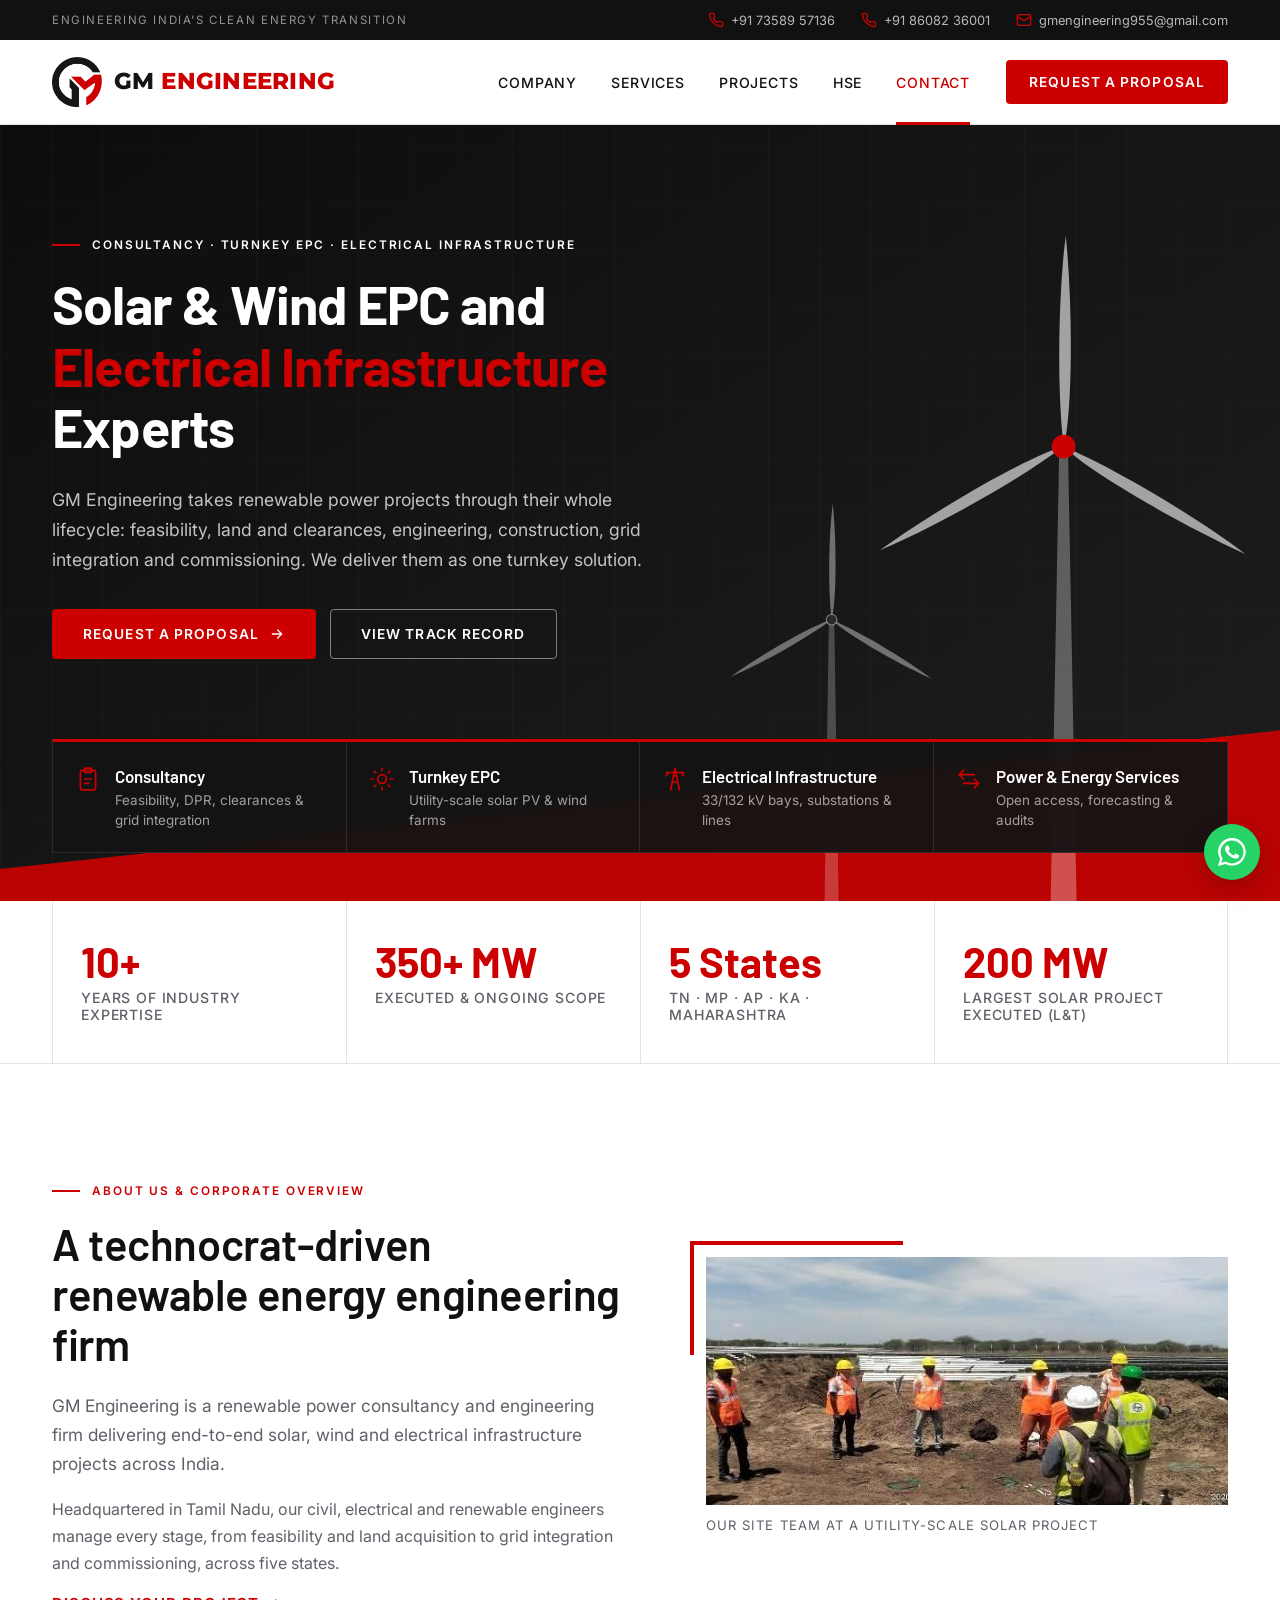
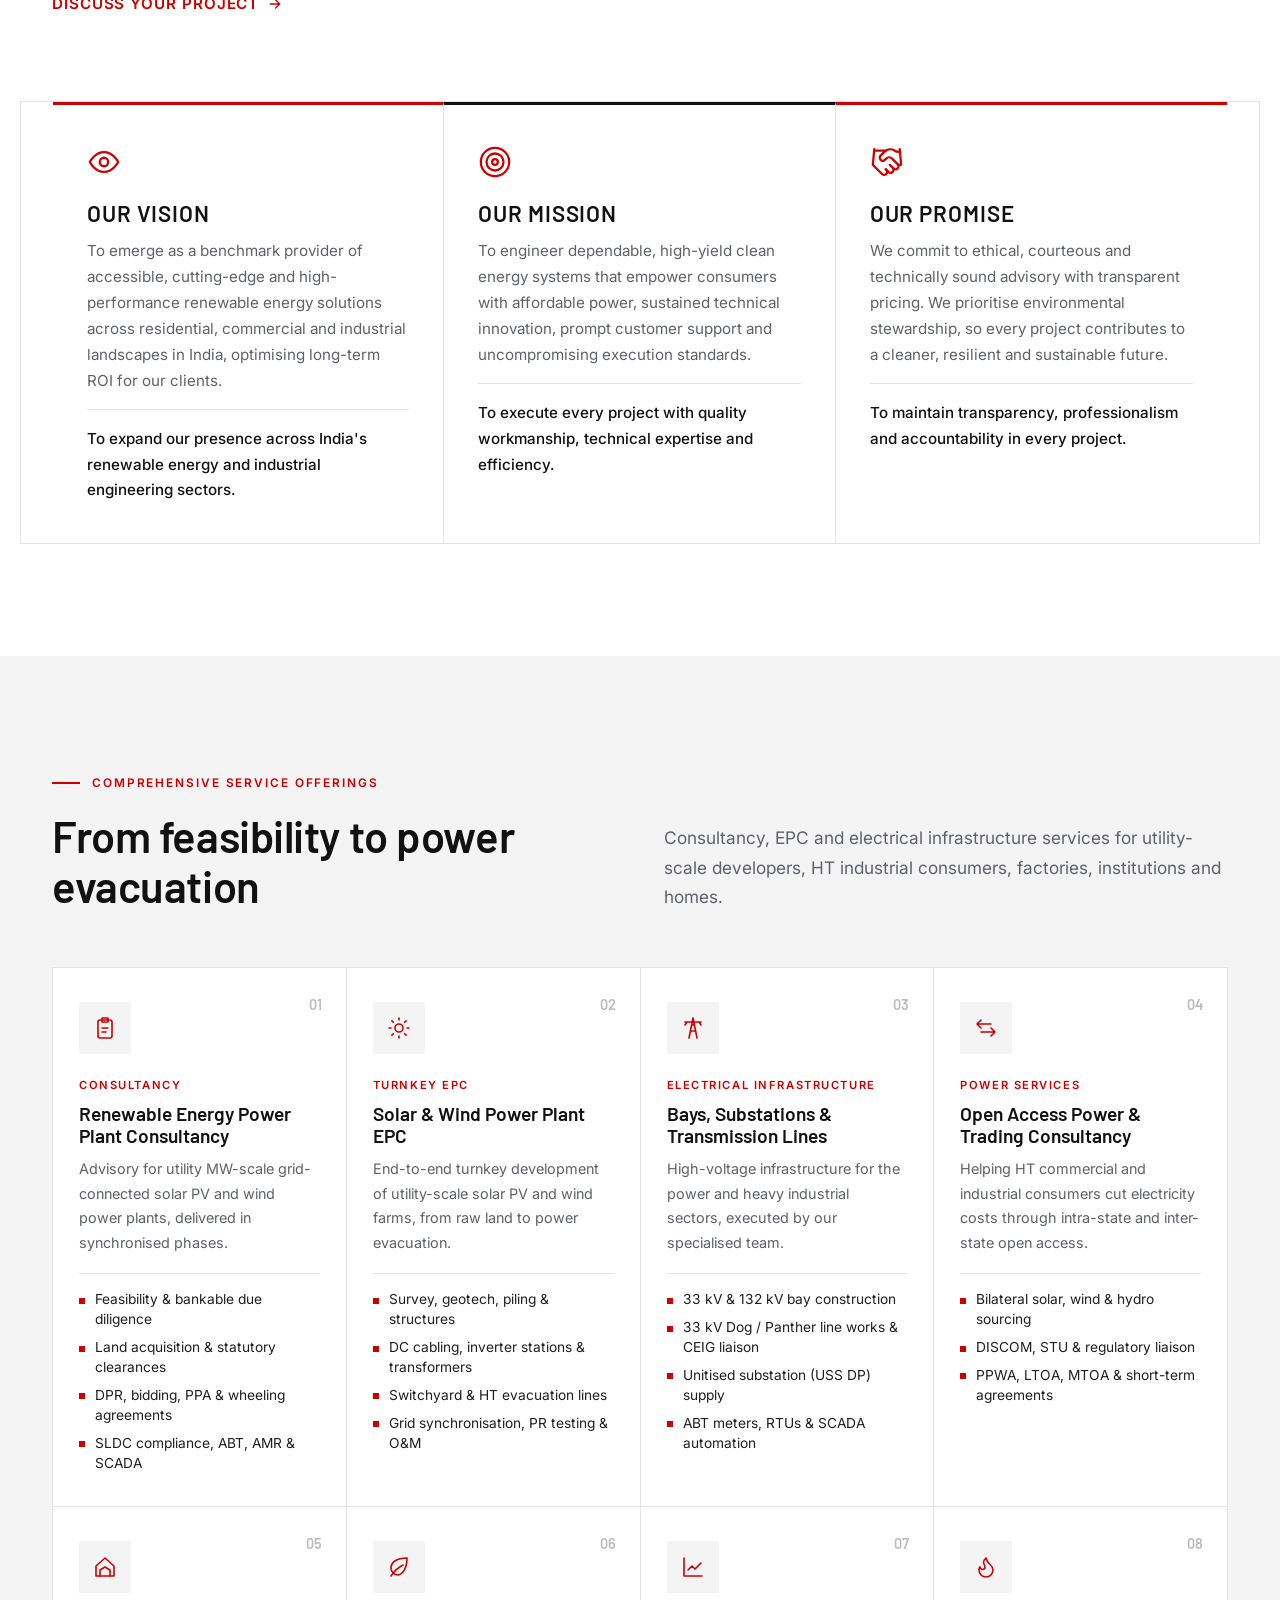
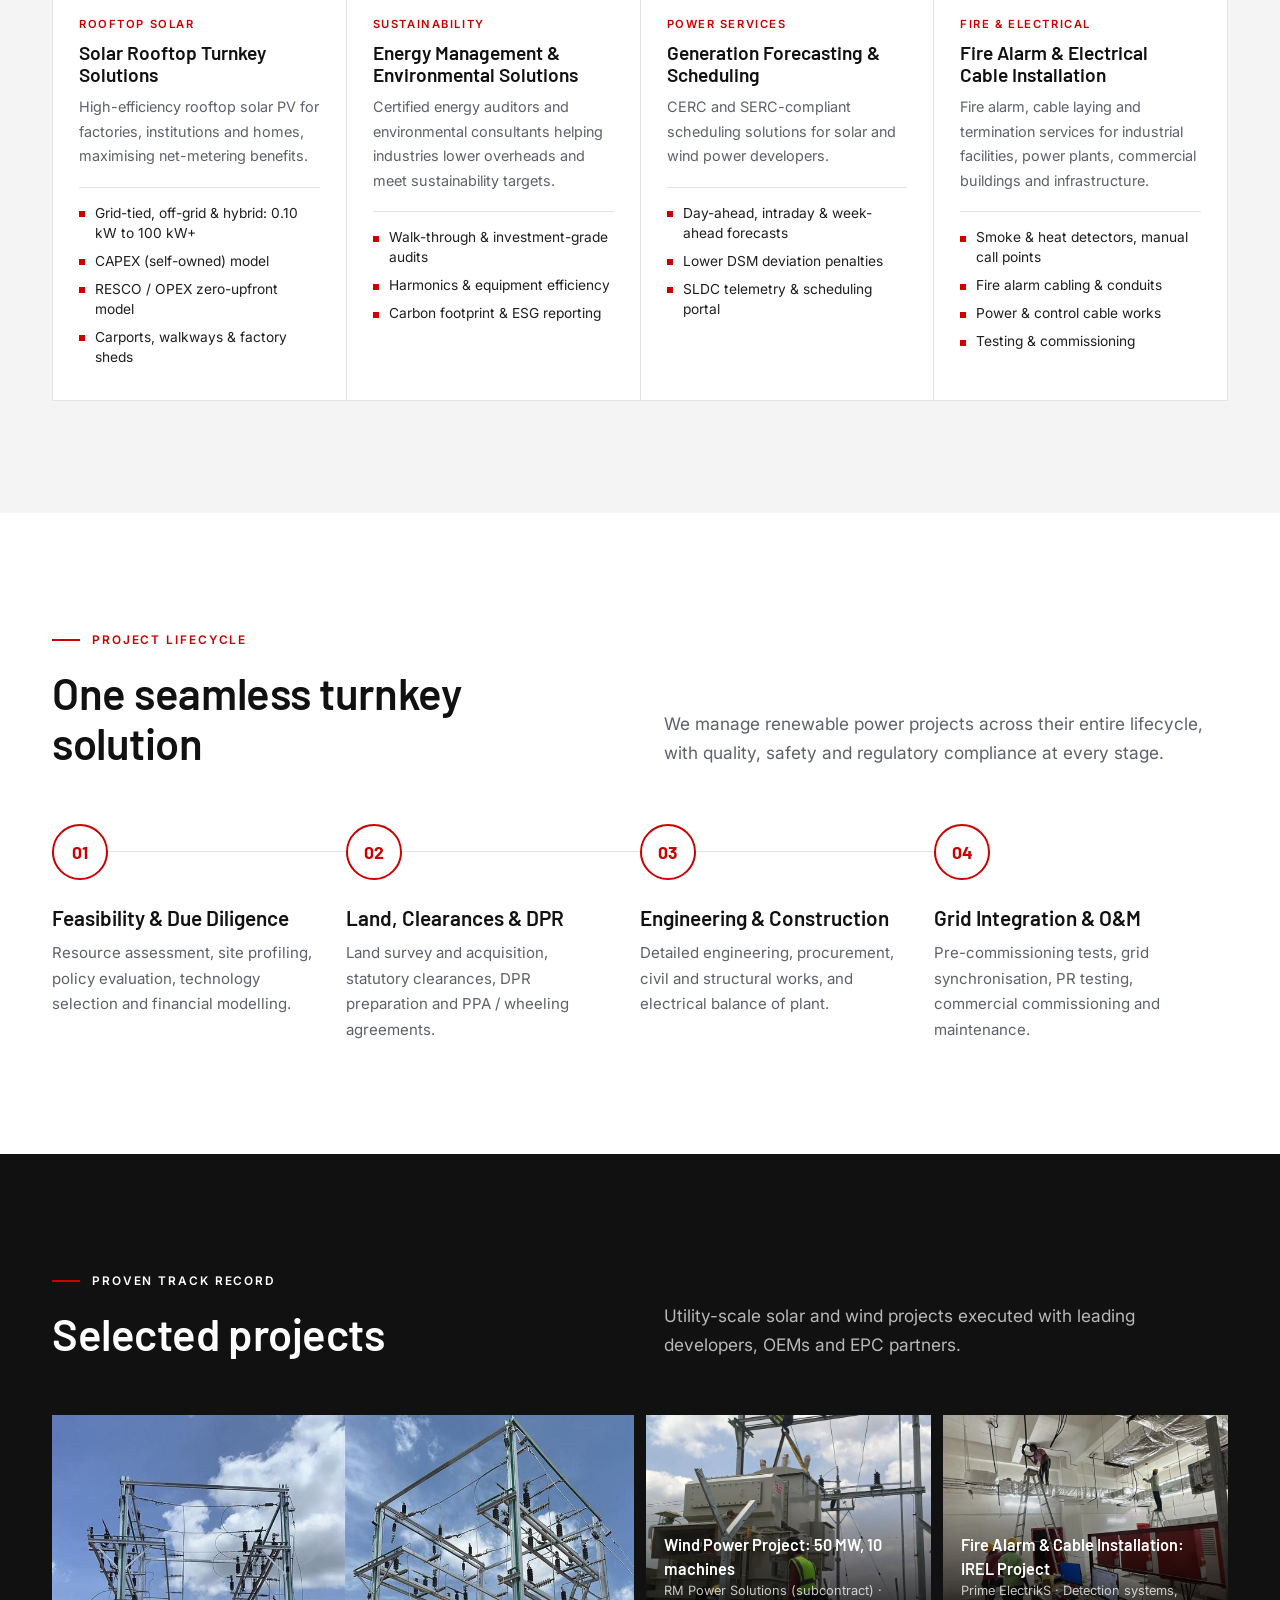
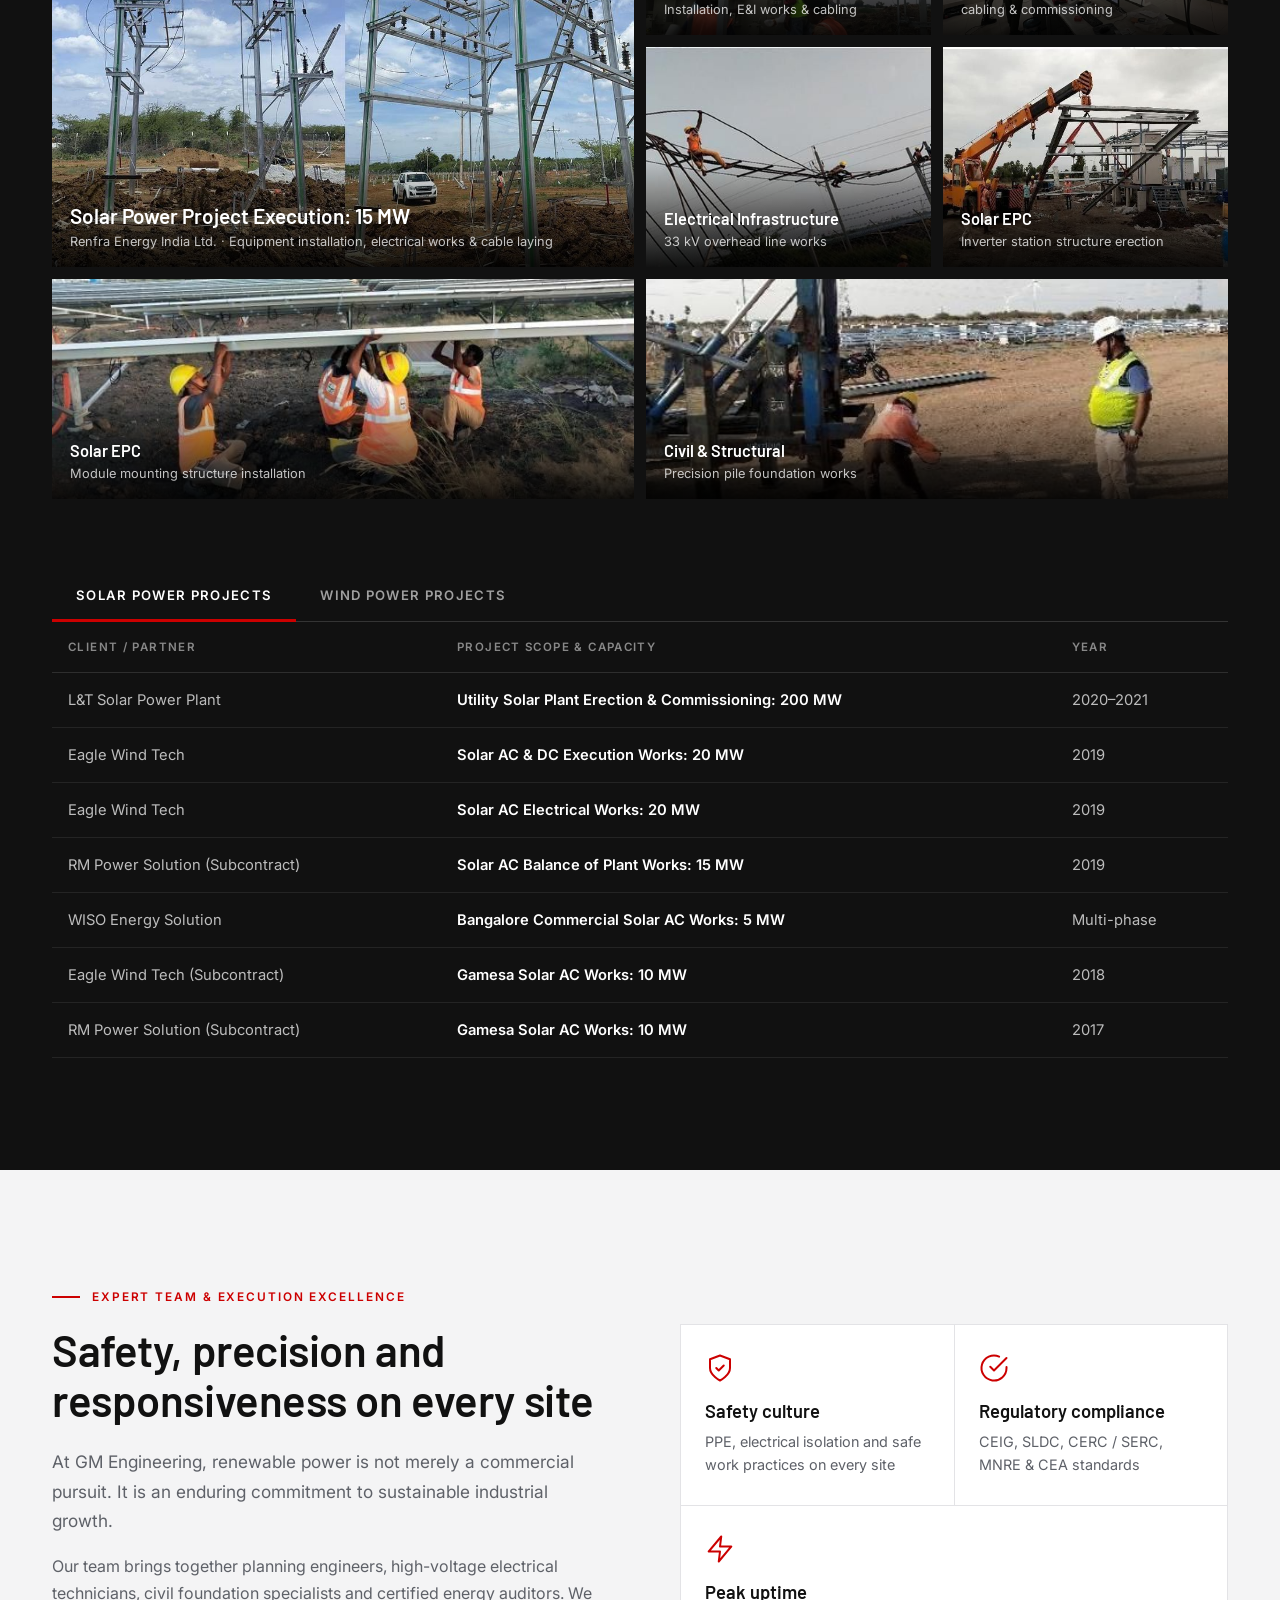
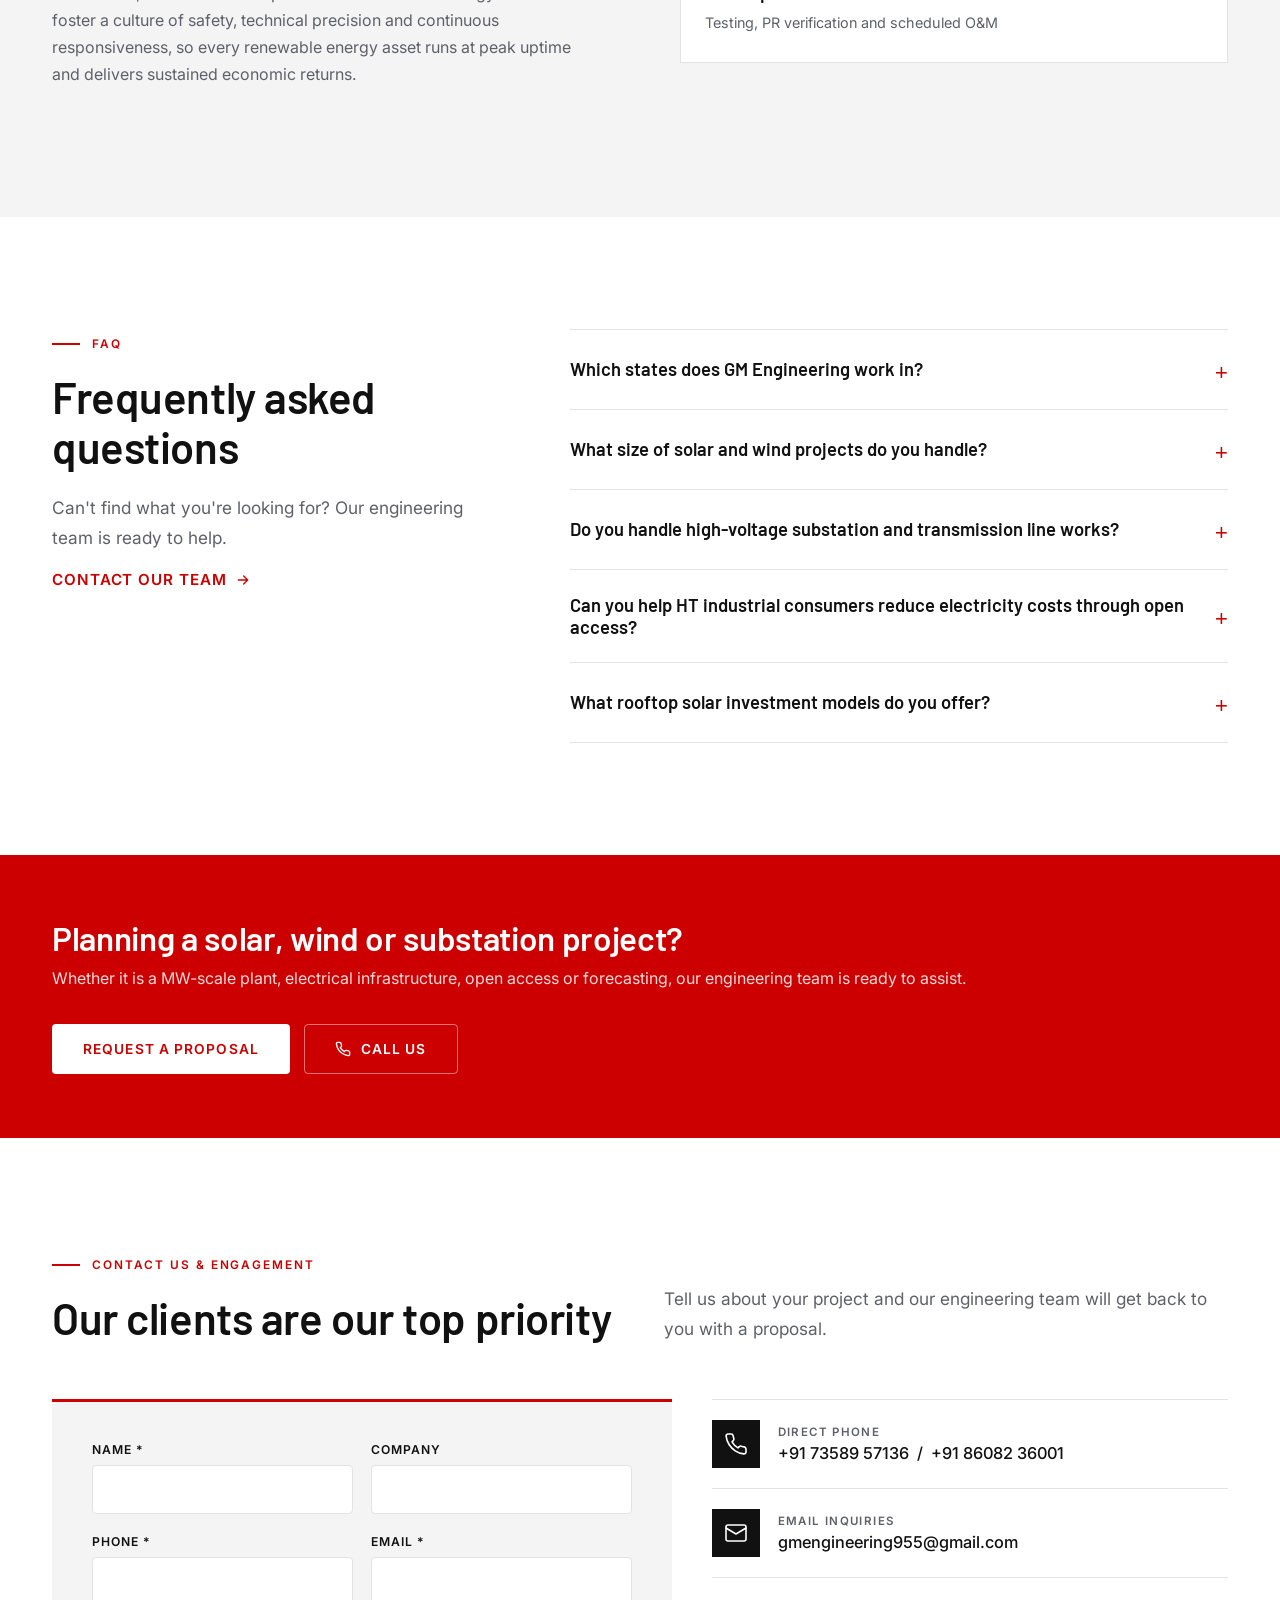
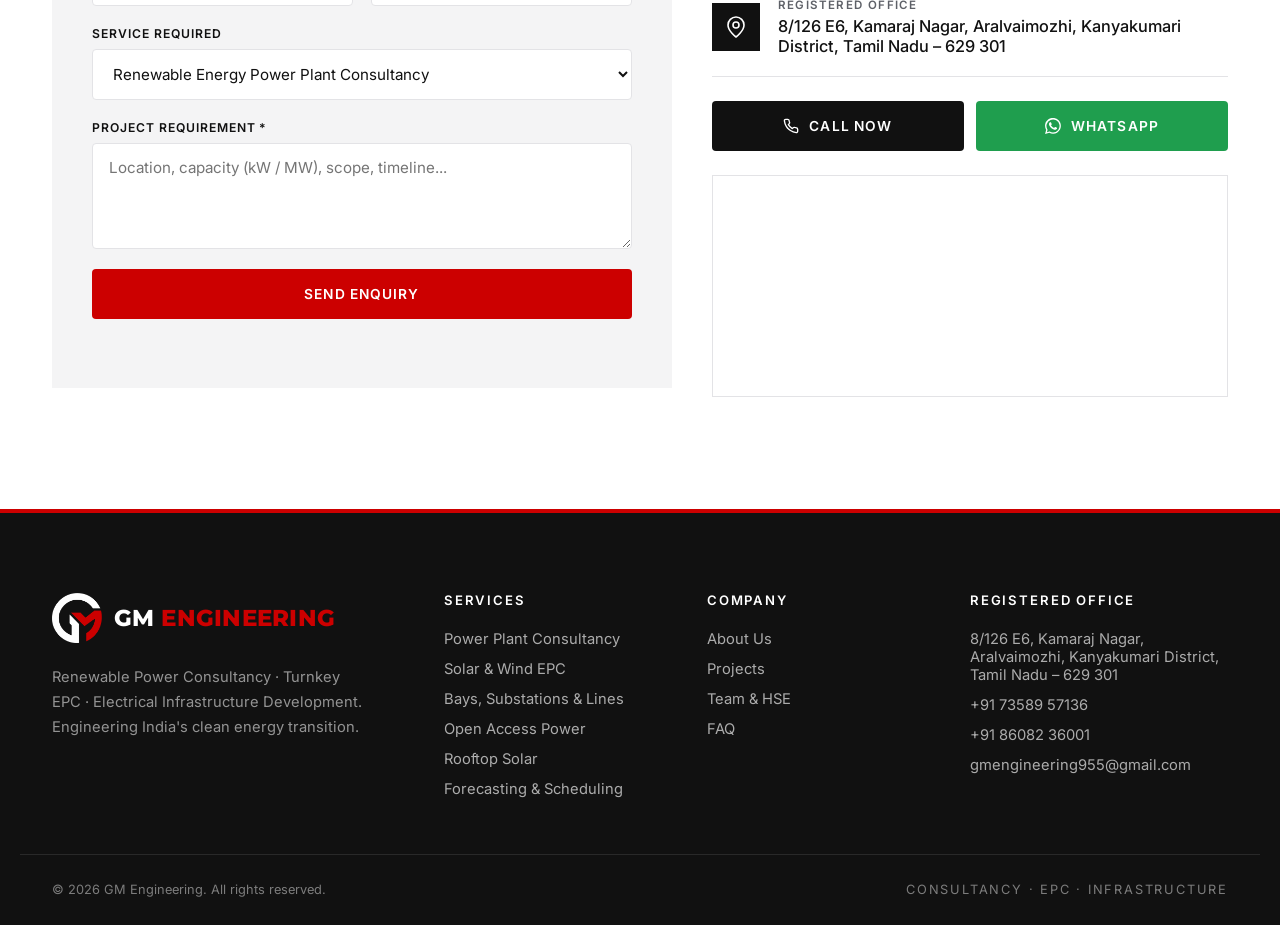
==== index.html @ 7525d24c "Initial GM Engineering website" ====
<!DOCTYPE html>
<html lang="en-IN" class="no-js">
<head>
<!--
  BEFORE GOING LIVE: replace https://www.gmengineering.com/ (here, robots.txt and sitemap.xml) with your real domain.
-->
<meta charset="UTF-8">
<meta name="viewport" content="width=device-width, initial-scale=1.0">
<title>GM Engineering | Solar &amp; Wind EPC, 33 kV Substation &amp; Electrical Contractor, Tamil Nadu</title>
<meta name="description" content="GM Engineering: renewable power consultancy, turnkey solar &amp; wind EPC, 33/132 kV bay &amp; substation construction, transmission lines, rooftop solar, open access and fire alarm works. 10+ years, 350+ MW across 5 states. Based in Kanyakumari, Tamil Nadu.">
<meta name="keywords" content="GM Engineering, solar EPC contractor Tamil Nadu, wind power project execution, renewable energy consultancy, 33 kV bay construction, 132 kV substation contractor, transmission line contractor, rooftop solar Kanyakumari, rooftop solar Nagercoil, open access power consultancy, electrical contractor Tamil Nadu, Aralvaimozhi, Kanyakumari">
<meta name="robots" content="index, follow, max-image-preview:large, max-snippet:-1">
<meta name="author" content="GM Engineering">
<meta name="theme-color" content="#111111">
<link rel="canonical" href="https://www.gmengineering.com/">

<!-- Local SEO -->
<meta name="geo.region" content="IN-TN">
<meta name="geo.placename" content="Aralvaimozhi, Kanyakumari District">
<meta name="geo.position" content="8.2556;77.5383">
<meta name="ICBM" content="8.2556, 77.5383">

<!-- Open Graph / social sharing -->
<meta property="og:type" content="website">
<meta property="og:site_name" content="GM Engineering">
<meta property="og:locale" content="en_IN">
<meta property="og:url" content="https://www.gmengineering.com/">
<meta property="og:title" content="GM Engineering | Renewable Power Consultancy, Turnkey EPC &amp; Electrical Infrastructure">
<meta property="og:description" content="Engineering India's clean energy transition. 10+ years, 350+ MW executed and ongoing scope across Tamil Nadu, Madhya Pradesh, Andhra Pradesh, Karnataka and Maharashtra.">
<meta property="og:image" content="https://www.gmengineering.com/images/og-image.jpg">
<meta property="og:image:width" content="1200">
<meta property="og:image:height" content="630">
<meta property="og:image:alt" content="GM Engineering: Renewable Power Consultancy, Turnkey EPC and Electrical Infrastructure">
<meta name="twitter:card" content="summary_large_image">
<meta name="twitter:title" content="GM Engineering | Solar &amp; Wind EPC and Electrical Infrastructure">
<meta name="twitter:description" content="10+ years, 350+ MW across 5 states. Renewable power consultancy, turnkey EPC and 33/132 kV electrical infrastructure.">
<meta name="twitter:image" content="https://www.gmengineering.com/images/og-image.jpg">

<!-- Icons -->
<link rel="icon" type="image/png" sizes="32x32" href="images/favicon-32.png">
<link rel="apple-touch-icon" href="images/apple-touch-icon.png">
<link rel="manifest" href="site.webmanifest">

<!-- Fonts & styles -->
<link rel="preconnect" href="https://fonts.googleapis.com">
<link rel="preconnect" href="https://fonts.gstatic.com" crossorigin>
<link href="https://fonts.googleapis.com/css2?family=Barlow:wght@500;600;700&family=Montserrat:wght@700;800&family=Inter:wght@400;500;600&display=swap" rel="stylesheet">
<link rel="stylesheet" href="css/style.css">
<script>document.documentElement.classList.replace('no-js','js');</script>

<!-- Structured data: helps Google show business info, services and FAQs in search -->
<script type="application/ld+json">
{
  "@context": "https://schema.org",
  "@graph": [
    {
      "@type": ["ElectricalContractor", "LocalBusiness"],
      "@id": "https://www.gmengineering.com/#business",
      "name": "GM Engineering",
      "alternateName": ["G.M. Engineering", "GM ENGINEERING"],
      "slogan": "Engineering India's Clean Energy Transition",
      "description": "Renewable power consultancy, turnkey solar and wind EPC, and electrical infrastructure development, including 33 kV and 132 kV bay and substation construction, transmission lines, rooftop solar, open access power services, energy audits, generation forecasting and fire alarm installation. 10+ years of expertise and 350+ MW of executed and ongoing scope across five Indian states.",
      "url": "https://www.gmengineering.com/",
      "logo": "https://www.gmengineering.com/images/icon-512.png",
      "image": [
        "https://www.gmengineering.com/images/og-image.jpg",
        "https://www.gmengineering.com/images/projects/33kv-switchyard-bay-solar-project.jpg",
        "https://www.gmengineering.com/images/projects/power-transformer-erection-substation.jpg"
      ],
      "telephone": "+91-7358957136",
      "email": "gmengineering955@gmail.com",
      "contactPoint": [
        { "@type": "ContactPoint", "telephone": "+91-7358957136", "contactType": "sales", "areaServed": "IN", "availableLanguage": ["English", "Tamil"] },
        { "@type": "ContactPoint", "telephone": "+91-8608236001", "contactType": "customer service", "areaServed": "IN", "availableLanguage": ["English", "Tamil"] }
      ],
      "priceRange": "Quote on request",
      "address": {
        "@type": "PostalAddress",
        "streetAddress": "8/126 E6, Kamaraj Nagar",
        "addressLocality": "Aralvaimozhi",
        "addressRegion": "Tamil Nadu",
        "postalCode": "629301",
        "addressCountry": "IN"
      },
      "geo": { "@type": "GeoCoordinates", "latitude": 8.2556, "longitude": 77.5383 },
      "areaServed": [
        { "@type": "State", "name": "Tamil Nadu" },
        { "@type": "State", "name": "Madhya Pradesh" },
        { "@type": "State", "name": "Andhra Pradesh" },
        { "@type": "State", "name": "Karnataka" },
        { "@type": "State", "name": "Maharashtra" },
        { "@type": "Country", "name": "India" }
      ],
      "knowsAbout": ["Solar power plant EPC","Wind power project execution","33 kV and 132 kV bay construction","Transmission lines","SLDC and grid integration","SCADA and ABT metering","Open access power","Rooftop solar","Energy audits","Renewable energy forecasting and scheduling","Fire alarm systems"],
      "hasOfferCatalog": {
        "@type": "OfferCatalog",
        "name": "Engineering Services",
        "itemListElement": [
          { "@type": "Offer", "itemOffered": { "@type": "Service", "name": "Renewable Energy Power Plant Consultancy" } },
          { "@type": "Offer", "itemOffered": { "@type": "Service", "name": "Solar and Wind Power Plant EPC" } },
          { "@type": "Offer", "itemOffered": { "@type": "Service", "name": "Electrical Infrastructure Services: 33/132 kV Bay, Substation and Transmission Lines" } },
          { "@type": "Offer", "itemOffered": { "@type": "Service", "name": "Open Access Power Services and Trading Consultancy" } },
          { "@type": "Offer", "itemOffered": { "@type": "Service", "name": "Solar Rooftop Turnkey Solutions" } },
          { "@type": "Offer", "itemOffered": { "@type": "Service", "name": "Energy Management and Environmental Protection Solutions" } },
          { "@type": "Offer", "itemOffered": { "@type": "Service", "name": "Renewable Energy Generation Forecasting and Scheduling" } },
          { "@type": "Offer", "itemOffered": { "@type": "Service", "name": "Fire Alarm and Electrical Cable Installation Works" } }
        ]
      }
    },
    {
      "@type": "WebSite",
      "@id": "https://www.gmengineering.com/#website",
      "url": "https://www.gmengineering.com/",
      "name": "GM Engineering",
      "publisher": { "@id": "https://www.gmengineering.com/#business" },
      "inLanguage": "en-IN"
    },
    {
      "@type": "FAQPage",
      "@id": "https://www.gmengineering.com/#faq",
      "mainEntity": [
        {
          "@type": "Question",
          "name": "Which states does GM Engineering work in?",
          "acceptedAnswer": { "@type": "Answer", "text": "GM Engineering is headquartered in Aralvaimozhi, Kanyakumari District, Tamil Nadu, and has executed and contributed to projects across Tamil Nadu, Madhya Pradesh, Andhra Pradesh, Karnataka and Maharashtra." }
        },
        {
          "@type": "Question",
          "name": "What size of solar and wind projects do you handle?",
          "acceptedAnswer": { "@type": "Answer", "text": "We handle everything from rooftop solar systems of 0.10 kW to 100 kW and above, through to utility-scale work such as a 200 MW solar plant erection and commissioning and 50 to 75 MW wind power projects. Our executed and ongoing scope exceeds 350 MW." }
        },
        {
          "@type": "Question",
          "name": "Do you handle high-voltage substation and transmission line works?",
          "acceptedAnswer": { "@type": "Answer", "text": "Yes. We execute 33 kV and 132 kV bay construction, pooling substation equipment erection, 33 kV transmission lines with CEIG liaison, unitised substations, ABT metering and SCADA automation." }
        },
        {
          "@type": "Question",
          "name": "Can you help HT industrial consumers reduce electricity costs through open access?",
          "acceptedAnswer": { "@type": "Answer", "text": "Yes. We facilitate bilateral power procurement from solar, wind and small hydro generators, handle DISCOM and regulatory liaison, and draft wheeling, LTOA, MTOA and short-term open access agreements." }
        },
        {
          "@type": "Question",
          "name": "What rooftop solar investment models do you offer?",
          "acceptedAnswer": { "@type": "Answer", "text": "We offer a CAPEX model, where the client owns the system and receives full power savings, and a RESCO / OPEX model, with zero upfront capital and power supplied at a discounted tariff under a power purchase agreement." }
        }
      ]
    }
  ]
}
</script>
</head>
<body>

<a class="skip-link" href="#main">Skip to content</a>

<!-- Icon sprite -->
<svg width="0" height="0" style="position:absolute" aria-hidden="true">
  <defs>
    <symbol id="i-sun" viewBox="0 0 24 24"><circle cx="12" cy="12" r="4"/><path d="M12 2v2M12 20v2M4.9 4.9l1.4 1.4M17.7 17.7l1.4 1.4M2 12h2M20 12h2M4.9 19.1l1.4-1.4M17.7 6.3l1.4-1.4"/></symbol>
    <symbol id="i-wind" viewBox="0 0 24 24"><path d="M12 12v10M12 12 7 3.5M12 12l8.5 3.5M12 12 3.5 16.5"/><circle cx="12" cy="12" r="1.5"/><path d="M9 22h6"/></symbol>
    <symbol id="i-flame" viewBox="0 0 24 24"><path d="M8.5 14.5A2.5 2.5 0 0 0 11 12c0-1.4-.5-2-1-3-1.1-2.1-.2-4 2-6 .5 2.5 2 4.9 4 6.5 2 1.6 3 3.5 3 5.5a7 7 0 1 1-14 0c0-1.2.4-2.3 1-3.2.3 1.4 1.4 2.7 2.5 2.7z"/></symbol>
    <symbol id="i-tower" viewBox="0 0 24 24"><path d="M8 22 12 2l4 20M9.4 15h5.2M10.6 9h2.8M4 6h16M6 6 4 9M18 6l2 3"/></symbol>
    <symbol id="i-clipboard" viewBox="0 0 24 24"><rect x="5" y="4" width="14" height="18" rx="2"/><path d="M9 2h6v4H9zM9 12h6M9 16h4"/></symbol>
    <symbol id="i-exchange" viewBox="0 0 24 24"><path d="M7 4 3 8l4 4M3 8h14M17 20l4-4-4-4M21 16H7"/></symbol>
    <symbol id="i-home" viewBox="0 0 24 24"><path d="M3 11 12 3l9 8v10H3z"/><path d="M7 21v-6l5-3 5 3v6"/></symbol>
    <symbol id="i-leaf" viewBox="0 0 24 24"><path d="M11 20A7 7 0 0 1 4 13c0-6 6-10 16-10 0 10-4 16-9 17z"/><path d="M4 21c4-6 8-9 12-11"/></symbol>
    <symbol id="i-chart" viewBox="0 0 24 24"><path d="M3 3v18h18"/><path d="m7 15 4-4 3 3 6-6"/></symbol>
    <symbol id="i-check" viewBox="0 0 24 24"><path d="M22 11.1V12a10 10 0 1 1-5.9-9.1"/><path d="m9 11 3 3L22 4"/></symbol>
    <symbol id="i-shield" viewBox="0 0 24 24"><path d="M12 22s8-4 8-10V5l-8-3-8 3v7c0 6 8 10 8 10z"/><path d="m9 12 2 2 4-4"/></symbol>
    <symbol id="i-target" viewBox="0 0 24 24"><circle cx="12" cy="12" r="10"/><circle cx="12" cy="12" r="6"/><circle cx="12" cy="12" r="2"/></symbol>
    <symbol id="i-eye" viewBox="0 0 24 24"><path d="M2 12s3.5-7 10-7 10 7 10 7-3.5 7-10 7S2 12 2 12z"/><circle cx="12" cy="12" r="3"/></symbol>
    <symbol id="i-hand" viewBox="0 0 24 24"><path d="m11 17 2 2a1 1 0 1 0 3-3"/><path d="m14 14 2.5 2.5a1 1 0 1 0 3-3l-3.9-3.9a3 3 0 0 0-4.2 0l-.9.9a1 1 0 1 1-3-3l2.8-2.8a5.8 5.8 0 0 1 7.1-.8l.5.3a4 4 0 0 0 2.8.5L21 4"/><path d="m21 3 1 11h-2M3 3 2 14l6.5 6.5a1 1 0 1 0 3-3M3 4h8"/></symbol>
    <symbol id="i-award" viewBox="0 0 24 24"><circle cx="12" cy="8" r="6"/><path d="M15.5 13 17 22l-5-3-5 3 1.5-9"/></symbol>
    <symbol id="i-bolt" viewBox="0 0 24 24"><path d="M13 2 3 14h9l-1 8 10-12h-9z"/></symbol>
    <symbol id="i-phone" viewBox="0 0 24 24"><path d="M22 16.9v3a2 2 0 0 1-2.2 2 19.8 19.8 0 0 1-8.6-3.1 19.5 19.5 0 0 1-6-6A19.8 19.8 0 0 1 2.1 4.2 2 2 0 0 1 4.1 2h3a2 2 0 0 1 2 1.7c.1 1 .4 1.9.7 2.8a2 2 0 0 1-.5 2.1L8 9.9a16 16 0 0 0 6 6l1.3-1.3a2 2 0 0 1 2.1-.4c.9.3 1.8.6 2.8.7a2 2 0 0 1 1.7 2z"/></symbol>
    <symbol id="i-mail" viewBox="0 0 24 24"><rect x="2" y="4" width="20" height="16" rx="2"/><path d="m22 7-10 6L2 7"/></symbol>
    <symbol id="i-pin" viewBox="0 0 24 24"><path d="M20 10c0 6-8 12-8 12s-8-6-8-12a8 8 0 0 1 16 0z"/><circle cx="12" cy="10" r="3"/></symbol>
    <symbol id="i-arrow" viewBox="0 0 24 24"><path d="M5 12h14M13 6l6 6-6 6"/></symbol>
    <symbol id="i-whatsapp" viewBox="0 0 24 24"><path fill="currentColor" stroke="none" d="M17.5 14.4c-.3-.1-1.8-.9-2-1-.3-.1-.5-.1-.7.1-.2.3-.8 1-.9 1.2-.2.2-.3.2-.6.1-.3-.1-1.3-.5-2.4-1.5-.9-.8-1.5-1.8-1.7-2.1-.2-.3 0-.5.1-.6l.4-.5c.2-.2.2-.3.3-.5.1-.2 0-.4 0-.5l-.9-2.2c-.2-.6-.5-.5-.7-.5h-.6c-.2 0-.5.1-.8.4-.3.3-1 1-1 2.5s1.1 2.9 1.2 3.1c.1.2 2.1 3.2 5.1 4.5.7.3 1.3.5 1.7.6.7.2 1.4.2 1.9.1.6-.1 1.8-.7 2-1.4.2-.7.2-1.3.2-1.4-.1-.1-.3-.2-.6-.3zM12 21.8a9.8 9.8 0 0 1-5-1.4l-.4-.2-3.7 1 1-3.6-.2-.4A9.8 9.8 0 1 1 12 21.8zm8.4-18.3A11.8 11.8 0 0 0 1.8 17.8L.1 24l6.4-1.7A11.8 11.8 0 0 0 23.8 12c0-3.2-1.2-6.2-3.4-8.5z"/></symbol>
  </defs>
</svg>

<div class="topbar">
  <div class="container topbar-inner">
    <span class="topbar-tag">Engineering India's Clean Energy Transition</span>
    <span class="topbar-right">
      <a href="tel:+917358957136"><svg class="ico-sm"><use href="#i-phone"/></svg>+91 73589 57136</a>
      <a href="tel:+918608236001" class="topbar-phone2"><svg class="ico-sm"><use href="#i-phone"/></svg>+91 86082 36001</a>
      <a href="mailto:gmengineering955@gmail.com" class="topbar-mail"><svg class="ico-sm"><use href="#i-mail"/></svg>gmengineering955@gmail.com</a>
    </span>
  </div>
</div>

<header class="navbar" id="navbar">
  <div class="nav-container">
    <a href="#home" class="brand" aria-label="GM Engineering home">
      <img src="images/gm-mark-192.png" alt="GM Engineering logo" class="brand-logo" width="192" height="193">
      <span class="brand-name">GM <span>ENGINEERING</span></span>
    </a>
    <nav class="nav-links" id="navLinks" aria-label="Main navigation">
      <a href="#about">Company</a>
      <a href="#services">Services</a>
      <a href="#projects">Projects</a>
      <a href="#safety">HSE</a>
      <a href="#contact">Contact</a>
      <a href="#contact" class="btn btn-primary nav-mobile-cta">Request a Proposal</a>
    </nav>
    <a href="#contact" class="btn btn-primary nav-cta">Request a Proposal</a>
    <button class="nav-toggle" id="navToggle" aria-label="Toggle navigation" aria-expanded="false" aria-controls="navLinks">
      <span></span><span></span><span></span>
    </button>
  </div>
</header>

<main id="main">

  <!-- HERO -->
  <section class="hero" id="home">
    <div class="hero-bg" aria-hidden="true">
      <svg viewBox="0 0 1200 800" preserveAspectRatio="xMaxYMax slice">
        <defs>
          <linearGradient id="heroGrad" x1="0" y1="0" x2="1" y2="1">
            <stop offset="0%" stop-color="#0c0c0c"/>
            <stop offset="100%" stop-color="#1e1e1e"/>
          </linearGradient>
          <pattern id="grid" width="48" height="48" patternUnits="userSpaceOnUse">
            <path d="M48 0H0V48" fill="none" stroke="#ffffff" stroke-opacity="0.035"/>
          </pattern>
        </defs>
        <rect width="1200" height="800" fill="url(#heroGrad)"/>
        <rect width="1200" height="800" fill="url(#grid)"/>
        <path class="hero-wedge" d="M0 800 L0 770 L1200 640 L1200 800Z" fill="#CC0000" opacity="0.9"/>
      </svg>
    </div>

    <svg class="hero-turbines" viewBox="0 0 520 660" aria-hidden="true">
      <defs>
        <path id="blade" d="M0 0 C8 -30 9 -125 2 -195 C-4 -150 -7 -60 0 0Z"/>
      </defs>
      <g class="t-small">
        <path d="M117 660 L121 400 L126 400 L130 660Z" fill="#ffffff" fill-opacity="0.22"/>
        <g transform="translate(123.5,400) scale(.55)">
          <g class="turbine turbine-slow" fill="#ffffff" fill-opacity="0.38">
            <use href="#blade"/><use href="#blade" transform="rotate(120)"/><use href="#blade" transform="rotate(240)"/>
          </g>
          <circle r="9" fill="#2a2a2a" stroke="#ffffff" stroke-opacity=".4" stroke-width="2"/>
        </g>
      </g>
      <g class="t-big">
        <path d="M326 660 L334 240 L342 240 L350 660Z" fill="#ffffff" fill-opacity="0.3"/>
        <g transform="translate(338,240)">
          <g class="turbine" fill="#ffffff" fill-opacity="0.6">
            <use href="#blade"/><use href="#blade" transform="rotate(120)"/><use href="#blade" transform="rotate(240)"/>
          </g>
          <circle r="11" fill="#CC0000"/>
        </g>
      </g>
    </svg>

    <div class="container hero-inner">
      <div class="hero-content">
        <p class="eyebrow">Consultancy &middot; Turnkey EPC &middot; Electrical Infrastructure</p>
        <h1>Solar &amp; Wind EPC and <span>Electrical Infrastructure</span> Experts</h1>
        <p class="hero-sub">GM Engineering takes renewable power projects through their whole lifecycle: feasibility, land and clearances, engineering, construction, grid integration and commissioning. We deliver them as one turnkey solution.</p>
        <div class="hero-actions">
          <a href="#contact" class="btn btn-primary">Request a Proposal <svg class="ico-sm"><use href="#i-arrow"/></svg></a>
          <a href="#projects" class="btn btn-outline-light">View Track Record</a>
        </div>
      </div>
    </div>

    <div class="container hero-divisions-wrap">
      <nav class="hero-divisions" aria-label="Business divisions">
        <a href="#services" class="division"><svg class="ico"><use href="#i-clipboard"/></svg><span><strong>Consultancy</strong>Feasibility, DPR, clearances &amp; grid integration</span></a>
        <a href="#services" class="division"><svg class="ico"><use href="#i-sun"/></svg><span><strong>Turnkey EPC</strong>Utility-scale solar PV &amp; wind farms</span></a>
        <a href="#services" class="division"><svg class="ico"><use href="#i-tower"/></svg><span><strong>Electrical Infrastructure</strong>33/132 kV bays, substations &amp; lines</span></a>
        <a href="#services" class="division"><svg class="ico"><use href="#i-exchange"/></svg><span><strong>Power &amp; Energy Services</strong>Open access, forecasting &amp; audits</span></a>
      </nav>
    </div>
  </section>

  <!-- KEY FACTS -->
  <section class="facts" aria-label="Company at a glance">
    <div class="container facts-grid">
      <div class="fact"><span class="fact-num">10+</span><span class="fact-label">Years of industry expertise</span></div>
      <div class="fact"><span class="fact-num">350+ MW</span><span class="fact-label">Executed &amp; ongoing scope</span></div>
      <div class="fact"><span class="fact-num">5 States</span><span class="fact-label">TN &middot; MP &middot; AP &middot; KA &middot; Maharashtra</span></div>
      <div class="fact"><span class="fact-num">200 MW</span><span class="fact-label">Largest solar project executed (L&amp;T)</span></div>
    </div>
  </section>

  <!-- ABOUT -->
  <section class="section" id="about" aria-labelledby="about-title">
    <div class="container about-grid reveal">
      <div>
        <p class="eyebrow dark">About Us &amp; Corporate Overview</p>
        <h2 id="about-title">A technocrat-driven renewable energy engineering firm</h2>
        <p class="lead">GM Engineering is a renewable power consultancy and engineering firm delivering end-to-end solar, wind and electrical infrastructure projects across India.</p>
        <p>Headquartered in Tamil Nadu, our civil, electrical and renewable engineers manage every stage, from feasibility and land acquisition to grid integration and commissioning, across five states.</p>
        <a href="#contact" class="text-link">Discuss your project <svg class="ico-sm"><use href="#i-arrow"/></svg></a>
      </div>
      <figure class="about-figure">
        <img src="images/projects/gm-engineering-site-team.jpg" alt="GM Engineering site team at a utility-scale solar power project" width="650" height="248" loading="lazy">
        <figcaption>Our site team at a utility-scale solar project</figcaption>
      </figure>
    </div>

    <div class="container vmv-grid reveal">
      <article class="vmv">
        <svg class="ico"><use href="#i-eye"/></svg>
        <h3>Our Vision</h3>
        <p>To emerge as a benchmark provider of accessible, cutting-edge and high-performance renewable energy solutions across residential, commercial and industrial landscapes in India, optimising long-term ROI for our clients.</p>
        <p class="vmv-goal">To expand our presence across India's renewable energy and industrial engineering sectors.</p>
      </article>
      <article class="vmv">
        <svg class="ico"><use href="#i-target"/></svg>
        <h3>Our Mission</h3>
        <p>To engineer dependable, high-yield clean energy systems that empower consumers with affordable power, sustained technical innovation, prompt customer support and uncompromising execution standards.</p>
        <p class="vmv-goal">To execute every project with quality workmanship, technical expertise and efficiency.</p>
      </article>
      <article class="vmv">
        <svg class="ico"><use href="#i-hand"/></svg>
        <h3>Our Promise</h3>
        <p>We commit to ethical, courteous and technically sound advisory with transparent pricing. We prioritise environmental stewardship, so every project contributes to a cleaner, resilient and sustainable future.</p>
        <p class="vmv-goal">To maintain transparency, professionalism and accountability in every project.</p>
      </article>
    </div>
  </section>

  <!-- SERVICES -->
  <section class="section section-alt" id="services" aria-labelledby="services-title">
    <div class="container reveal">
      <div class="section-head">
        <div>
          <p class="eyebrow dark">Comprehensive Service Offerings</p>
          <h2 id="services-title">From feasibility to power evacuation</h2>
        </div>
        <p class="lead">Consultancy, EPC and electrical infrastructure services for utility-scale developers, HT industrial consumers, factories, institutions and homes.</p>
      </div>

      <div class="card-grid">
        <article class="service-card">
          <span class="card-num">01</span>
          <div class="icon-badge"><svg class="ico"><use href="#i-clipboard"/></svg></div>
          <p class="card-cat">Consultancy</p>
          <h3>Renewable Energy Power Plant Consultancy</h3>
          <p>Advisory for utility MW-scale grid-connected solar PV and wind power plants, delivered in synchronised phases.</p>
          <ul class="card-list">
            <li>Feasibility &amp; bankable due diligence</li>
            <li>Land acquisition &amp; statutory clearances</li>
            <li>DPR, bidding, PPA &amp; wheeling agreements</li>
            <li>SLDC compliance, ABT, AMR &amp; SCADA</li>
          </ul>
        </article>
        <article class="service-card">
          <span class="card-num">02</span>
          <div class="icon-badge"><svg class="ico"><use href="#i-sun"/></svg></div>
          <p class="card-cat">Turnkey EPC</p>
          <h3>Solar &amp; Wind Power Plant EPC</h3>
          <p>End-to-end turnkey development of utility-scale solar PV and wind farms, from raw land to power evacuation.</p>
          <ul class="card-list">
            <li>Survey, geotech, piling &amp; structures</li>
            <li>DC cabling, inverter stations &amp; transformers</li>
            <li>Switchyard &amp; HT evacuation lines</li>
            <li>Grid synchronisation, PR testing &amp; O&amp;M</li>
          </ul>
        </article>
        <article class="service-card">
          <span class="card-num">03</span>
          <div class="icon-badge"><svg class="ico"><use href="#i-tower"/></svg></div>
          <p class="card-cat">Electrical Infrastructure</p>
          <h3>Bays, Substations &amp; Transmission Lines</h3>
          <p>High-voltage infrastructure for the power and heavy industrial sectors, executed by our specialised team.</p>
          <ul class="card-list">
            <li>33 kV &amp; 132 kV bay construction</li>
            <li>33 kV Dog / Panther line works &amp; CEIG liaison</li>
            <li>Unitised substation (USS DP) supply</li>
            <li>ABT meters, RTUs &amp; SCADA automation</li>
          </ul>
        </article>
        <article class="service-card">
          <span class="card-num">04</span>
          <div class="icon-badge"><svg class="ico"><use href="#i-exchange"/></svg></div>
          <p class="card-cat">Power Services</p>
          <h3>Open Access Power &amp; Trading Consultancy</h3>
          <p>Helping HT commercial and industrial consumers cut electricity costs through intra-state and inter-state open access.</p>
          <ul class="card-list">
            <li>Bilateral solar, wind &amp; hydro sourcing</li>
            <li>DISCOM, STU &amp; regulatory liaison</li>
            <li>PPWA, LTOA, MTOA &amp; short-term agreements</li>
          </ul>
        </article>
        <article class="service-card">
          <span class="card-num">05</span>
          <div class="icon-badge"><svg class="ico"><use href="#i-home"/></svg></div>
          <p class="card-cat">Rooftop Solar</p>
          <h3>Solar Rooftop Turnkey Solutions</h3>
          <p>High-efficiency rooftop solar PV for factories, institutions and homes, maximising net-metering benefits.</p>
          <ul class="card-list">
            <li>Grid-tied, off-grid &amp; hybrid: 0.10 kW to 100 kW+</li>
            <li>CAPEX (self-owned) model</li>
            <li>RESCO / OPEX zero-upfront model</li>
            <li>Carports, walkways &amp; factory sheds</li>
          </ul>
        </article>
        <article class="service-card">
          <span class="card-num">06</span>
          <div class="icon-badge"><svg class="ico"><use href="#i-leaf"/></svg></div>
          <p class="card-cat">Sustainability</p>
          <h3>Energy Management &amp; Environmental Solutions</h3>
          <p>Certified energy auditors and environmental consultants helping industries lower overheads and meet sustainability targets.</p>
          <ul class="card-list">
            <li>Walk-through &amp; investment-grade audits</li>
            <li>Harmonics &amp; equipment efficiency</li>
            <li>Carbon footprint &amp; ESG reporting</li>
          </ul>
        </article>
        <article class="service-card">
          <span class="card-num">07</span>
          <div class="icon-badge"><svg class="ico"><use href="#i-chart"/></svg></div>
          <p class="card-cat">Power Services</p>
          <h3>Generation Forecasting &amp; Scheduling</h3>
          <p>CERC and SERC-compliant scheduling solutions for solar and wind power developers.</p>
          <ul class="card-list">
            <li>Day-ahead, intraday &amp; week-ahead forecasts</li>
            <li>Lower DSM deviation penalties</li>
            <li>SLDC telemetry &amp; scheduling portal</li>
          </ul>
        </article>
        <article class="service-card">
          <span class="card-num">08</span>
          <div class="icon-badge"><svg class="ico"><use href="#i-flame"/></svg></div>
          <p class="card-cat">Fire &amp; Electrical</p>
          <h3>Fire Alarm &amp; Electrical Cable Installation</h3>
          <p>Fire alarm, cable laying and termination services for industrial facilities, power plants, commercial buildings and infrastructure.</p>
          <ul class="card-list">
            <li>Smoke &amp; heat detectors, manual call points</li>
            <li>Fire alarm cabling &amp; conduits</li>
            <li>Power &amp; control cable works</li>
            <li>Testing &amp; commissioning</li>
          </ul>
        </article>
      </div>
    </div>
  </section>

  <!-- PROCESS -->
  <section class="section" id="process" aria-labelledby="process-title">
    <div class="container reveal">
      <div class="section-head">
        <div>
          <p class="eyebrow dark">Project Lifecycle</p>
          <h2 id="process-title">One seamless turnkey solution</h2>
        </div>
        <p class="lead">We manage renewable power projects across their entire lifecycle, with quality, safety and regulatory compliance at every stage.</p>
      </div>
      <ol class="process-grid">
        <li class="process-step"><span class="step-num">01</span><h3>Feasibility &amp; Due Diligence</h3><p>Resource assessment, site profiling, policy evaluation, technology selection and financial modelling.</p></li>
        <li class="process-step"><span class="step-num">02</span><h3>Land, Clearances &amp; DPR</h3><p>Land survey and acquisition, statutory clearances, DPR preparation and PPA / wheeling agreements.</p></li>
        <li class="process-step"><span class="step-num">03</span><h3>Engineering &amp; Construction</h3><p>Detailed engineering, procurement, civil and structural works, and electrical balance of plant.</p></li>
        <li class="process-step"><span class="step-num">04</span><h3>Grid Integration &amp; O&amp;M</h3><p>Pre-commissioning tests, grid synchronisation, PR testing, commercial commissioning and maintenance.</p></li>
      </ol>
    </div>
  </section>

  <!-- PROJECTS -->
  <section class="section section-dark" id="projects" aria-labelledby="projects-title">
    <div class="container reveal">
      <div class="section-head">
        <div>
          <p class="eyebrow">Proven Track Record</p>
          <h2 id="projects-title">Selected projects</h2>
        </div>
        <p class="lead">Utility-scale solar and wind projects executed with leading developers, OEMs and EPC partners.</p>
      </div>

      <div class="gallery">
        <figure class="g-item g-wide">
          <img src="images/projects/33kv-switchyard-bay-solar-project.jpg" alt="Switchyard bay structures erected by GM Engineering for a 15 MW solar power project" width="1000" height="883" loading="lazy">
          <figcaption><strong>Solar Power Project Execution: 15 MW</strong>Renfra Energy India Ltd. &middot; Equipment installation, electrical works &amp; cable laying</figcaption>
        </figure>
        <figure class="g-item">
          <img src="images/projects/power-transformer-erection-substation.jpg" alt="Power transformer erection for a 50 MW wind power project" width="1400" height="631" loading="lazy">
          <figcaption><strong>Wind Power Project: 50 MW, 10 machines</strong>RM Power Solutions (subcontract) &middot; Installation, E&amp;I works &amp; cabling</figcaption>
        </figure>
        <figure class="g-item">
          <img src="images/projects/fire-alarm-cable-installation-irel-project.jpg" alt="Fire alarm and cable installation in a control room for the IREL project" width="1280" height="720" loading="lazy">
          <figcaption><strong>Fire Alarm &amp; Cable Installation: IREL Project</strong>Prime ElectrikS &middot; Detection systems, cabling &amp; commissioning</figcaption>
        </figure>
        <figure class="g-item">
          <img src="images/projects/33kv-transmission-line-works.jpg" alt="Linemen carrying out 33 kV overhead line works" width="781" height="301" loading="lazy">
          <figcaption><strong>Electrical Infrastructure</strong>33 kV overhead line works</figcaption>
        </figure>
        <figure class="g-item">
          <img src="images/projects/solar-inverter-station-structure-erection.jpg" alt="Crane erecting structure at a solar inverter station" width="610" height="387" loading="lazy">
          <figcaption><strong>Solar EPC</strong>Inverter station structure erection</figcaption>
        </figure>
        <figure class="g-item">
          <img src="images/projects/solar-module-mounting-installation.jpg" alt="Technicians installing solar module mounting structures" width="631" height="291" loading="lazy">
          <figcaption><strong>Solar EPC</strong>Module mounting structure installation</figcaption>
        </figure>
        <figure class="g-item">
          <img src="images/projects/solar-pile-foundation-work.jpg" alt="Pile foundation work at a utility-scale solar site" width="505" height="386" loading="lazy">
          <figcaption><strong>Civil &amp; Structural</strong>Precision pile foundation works</figcaption>
        </figure>
      </div>

      <div class="records">
        <div class="tabs" role="tablist" aria-label="Project records">
          <button class="tab active" role="tab" aria-selected="true" aria-controls="tab-solar" id="tab-solar-btn">Solar Power Projects</button>
          <button class="tab" role="tab" aria-selected="false" aria-controls="tab-wind" id="tab-wind-btn">Wind Power Projects</button>
        </div>

        <div class="table-wrap" id="tab-solar" role="tabpanel" aria-labelledby="tab-solar-btn">
          <table>
            <caption class="sr-only">Selected solar power projects</caption>
            <thead><tr><th scope="col">Client / Partner</th><th scope="col">Project Scope &amp; Capacity</th><th scope="col">Year</th></tr></thead>
            <tbody>
              <tr><td data-label="Client / Partner">L&amp;T Solar Power Plant</td><td data-label="Project Scope &amp; Capacity"><strong>Utility Solar Plant Erection &amp; Commissioning: 200 MW</strong></td><td data-label="Year">2020&ndash;2021</td></tr>
              <tr><td data-label="Client / Partner">Eagle Wind Tech</td><td data-label="Project Scope &amp; Capacity"><strong>Solar AC &amp; DC Execution Works: 20 MW</strong></td><td data-label="Year">2019</td></tr>
              <tr><td data-label="Client / Partner">Eagle Wind Tech</td><td data-label="Project Scope &amp; Capacity"><strong>Solar AC Electrical Works: 20 MW</strong></td><td data-label="Year">2019</td></tr>
              <tr><td data-label="Client / Partner">RM Power Solution (Subcontract)</td><td data-label="Project Scope &amp; Capacity"><strong>Solar AC Balance of Plant Works: 15 MW</strong></td><td data-label="Year">2019</td></tr>
              <tr><td data-label="Client / Partner">WISO Energy Solution</td><td data-label="Project Scope &amp; Capacity"><strong>Bangalore Commercial Solar AC Works: 5 MW</strong></td><td data-label="Year">Multi-phase</td></tr>
              <tr><td data-label="Client / Partner">Eagle Wind Tech (Subcontract)</td><td data-label="Project Scope &amp; Capacity"><strong>Gamesa Solar AC Works: 10 MW</strong></td><td data-label="Year">2018</td></tr>
              <tr><td data-label="Client / Partner">RM Power Solution (Subcontract)</td><td data-label="Project Scope &amp; Capacity"><strong>Gamesa Solar AC Works: 10 MW</strong></td><td data-label="Year">2017</td></tr>
            </tbody>
          </table>
        </div>

        <div class="table-wrap" id="tab-wind" role="tabpanel" aria-labelledby="tab-wind-btn" hidden>
          <table>
            <caption class="sr-only">Selected wind power projects</caption>
            <thead><tr><th scope="col">Client / Partner</th><th scope="col">Project Scope &amp; Capacity</th><th scope="col">Year</th></tr></thead>
            <tbody>
              <tr><td data-label="Client / Partner">RM Power Solutions (Subcontract)</td><td data-label="Project Scope &amp; Capacity"><strong>Suzlon: 50 MW Project</strong></td><td data-label="Year">2017</td></tr>
              <tr><td data-label="Client / Partner">RM Power Solutions (Subcontract)</td><td data-label="Project Scope &amp; Capacity"><strong>Gamesa: 75 MW Project</strong></td><td data-label="Year">2018</td></tr>
              <tr><td data-label="Client / Partner">Gamesa</td><td data-label="Project Scope &amp; Capacity"><strong>Kayathar Site: Construction Works</strong></td><td data-label="Year">2019</td></tr>
              <tr><td data-label="Client / Partner">Gayathiri Engineering (Subcontract)</td><td data-label="Project Scope &amp; Capacity"><strong>Pioneer WINCON 750 kW: 5 Machines</strong></td><td data-label="Year">2019</td></tr>
              <tr><td data-label="Client / Partner">Gayathiri Engineering (Subcontract)</td><td data-label="Project Scope &amp; Capacity"><strong>Suzlon 2.1 MW: 20 Machines</strong></td><td data-label="Year">2020</td></tr>
              <tr><td data-label="Client / Partner">Eagle Win Tech (Subcontract)</td><td data-label="Project Scope &amp; Capacity"><strong>SPRNG 3 MW: 28 Machines</strong></td><td data-label="Year">2018</td></tr>
              <tr><td data-label="Client / Partner">RM Power Solutions (Subcontract)</td><td data-label="Project Scope &amp; Capacity"><strong>Siemens Gamesa 2.5 MW: 3 Machines</strong></td><td data-label="Year">2018</td></tr>
              <tr><td data-label="Client / Partner">RM Power Solutions (Subcontract)</td><td data-label="Project Scope &amp; Capacity"><strong>33 kV Single-Circuit Dog / Panther Line Works</strong></td><td data-label="Year">2021</td></tr>
            </tbody>
          </table>
        </div>
      </div>
    </div>
  </section>


  <!-- SAFETY / TEAM -->
  <section class="section section-alt" id="safety" aria-labelledby="safety-title">
    <div class="container reveal safety-inner">
      <div>
        <p class="eyebrow dark">Expert Team &amp; Execution Excellence</p>
        <h2 id="safety-title">Safety, precision and responsiveness on every site</h2>
        <p class="lead">At GM Engineering, renewable power is not merely a commercial pursuit. It is an enduring commitment to sustainable industrial growth.</p>
        <p>Our team brings together planning engineers, high-voltage electrical technicians, civil foundation specialists and certified energy auditors. We foster a culture of safety, technical precision and continuous responsiveness, so every renewable energy asset runs at peak uptime and delivers sustained economic returns.</p>
      </div>
      <ul class="safety-list">
        <li><svg class="ico"><use href="#i-shield"/></svg><span><strong>Safety culture</strong>PPE, electrical isolation and safe work practices on every site</span></li>
        <li><svg class="ico"><use href="#i-check"/></svg><span><strong>Regulatory compliance</strong>CEIG, SLDC, CERC / SERC, MNRE &amp; CEA standards</span></li>
        <li><svg class="ico"><use href="#i-bolt"/></svg><span><strong>Peak uptime</strong>Testing, PR verification and scheduled O&amp;M</span></li>
      </ul>
    </div>
  </section>

  <!-- FAQ -->
  <section class="section" id="faq" aria-labelledby="faq-title">
    <div class="container faq-grid reveal">
      <div>
        <p class="eyebrow dark">FAQ</p>
        <h2 id="faq-title">Frequently asked questions</h2>
        <p class="lead">Can't find what you're looking for? Our engineering team is ready to help.</p>
        <a href="#contact" class="text-link">Contact our team <svg class="ico-sm"><use href="#i-arrow"/></svg></a>
      </div>
      <div class="faq-list">
        <details>
          <summary>Which states does GM Engineering work in?</summary>
          <p>GM Engineering is headquartered in Aralvaimozhi, Kanyakumari District, Tamil Nadu, and has executed and contributed to projects across Tamil Nadu, Madhya Pradesh, Andhra Pradesh, Karnataka and Maharashtra.</p>
        </details>
        <details>
          <summary>What size of solar and wind projects do you handle?</summary>
          <p>We handle everything from rooftop solar systems of 0.10 kW to 100 kW and above, through to utility-scale work such as a 200 MW solar plant erection and commissioning and 50 to 75 MW wind power projects. Our executed and ongoing scope exceeds 350 MW.</p>
        </details>
        <details>
          <summary>Do you handle high-voltage substation and transmission line works?</summary>
          <p>Yes. We execute 33 kV and 132 kV bay construction, pooling substation equipment erection, 33 kV transmission lines with CEIG liaison, unitised substations, ABT metering and SCADA automation.</p>
        </details>
        <details>
          <summary>Can you help HT industrial consumers reduce electricity costs through open access?</summary>
          <p>Yes. We facilitate bilateral power procurement from solar, wind and small hydro generators, handle DISCOM and regulatory liaison, and draft wheeling, LTOA, MTOA and short-term open access agreements.</p>
        </details>
        <details>
          <summary>What rooftop solar investment models do you offer?</summary>
          <p>We offer a CAPEX model, where the client owns the system and receives full power savings, and a RESCO / OPEX model, with zero upfront capital and power supplied at a discounted tariff under a power purchase agreement.</p>
        </details>
      </div>
    </div>
  </section>

  <!-- CTA BAND -->
  <section class="cta-band" aria-label="Request a proposal">
    <div class="container cta-inner">
      <div>
        <h2>Planning a solar, wind or substation project?</h2>
        <p>Whether it is a MW-scale plant, electrical infrastructure, open access or forecasting, our engineering team is ready to assist.</p>
      </div>
      <div class="cta-actions">
        <a href="#contact" class="btn btn-white">Request a Proposal</a>
        <a href="tel:+917358957136" class="btn btn-outline-light"><svg class="ico-sm"><use href="#i-phone"/></svg>Call Us</a>
      </div>
    </div>
  </section>

  <!-- CONTACT -->
  <section class="section" id="contact" aria-labelledby="contact-title">
    <div class="container reveal">
      <div class="section-head">
        <div>
          <p class="eyebrow dark">Contact Us &amp; Engagement</p>
          <h2 id="contact-title">Our clients are our top priority</h2>
        </div>
        <p class="lead">Tell us about your project and our engineering team will get back to you with a proposal.</p>
      </div>

      <div class="contact-grid">
        <form class="contact-form" id="contactForm" novalidate>
          <div class="form-2col">
            <div class="form-row">
              <label for="name">Name *</label>
              <input type="text" id="name" name="name" autocomplete="name" required>
            </div>
            <div class="form-row">
              <label for="company">Company</label>
              <input type="text" id="company" name="company" autocomplete="organization">
            </div>
            <div class="form-row">
              <label for="phone">Phone *</label>
              <input type="tel" id="phone" name="phone" autocomplete="tel" required>
            </div>
            <div class="form-row">
              <label for="email">Email *</label>
              <input type="email" id="email" name="email" autocomplete="email" required>
            </div>
          </div>
          <div class="form-row">
            <label for="service">Service Required</label>
            <select id="service" name="service">
              <option>Renewable Energy Power Plant Consultancy</option>
              <option>Solar / Wind Power Plant EPC</option>
              <option>Bay, Substation &amp; Transmission Line Works</option>
              <option>Open Access Power &amp; Trading Consultancy</option>
              <option>Solar Rooftop Turnkey Solution</option>
              <option>Energy Audit / Carbon &amp; ESG Management</option>
              <option>Generation Forecasting &amp; Scheduling</option>
              <option>Fire Alarm &amp; Electrical Cable Works</option>
              <option>Other</option>
            </select>
          </div>
          <div class="form-row">
            <label for="requirement">Project Requirement *</label>
            <textarea id="requirement" name="requirement" rows="4" required placeholder="Location, capacity (kW / MW), scope, timeline..."></textarea>
          </div>
          <button type="submit" class="btn btn-primary full">Send Enquiry</button>
          <p class="form-status" id="formStatus" role="status" aria-live="polite"></p>
        </form>

        <div class="contact-info">
          <div class="info-block">
            <span class="info-icon"><svg class="ico"><use href="#i-phone"/></svg></span>
            <span><strong>Direct Phone</strong><span><a href="tel:+917358957136">+91 73589 57136</a> &nbsp;/&nbsp; <a href="tel:+918608236001">+91 86082 36001</a></span></span>
          </div>
          <a class="info-block" href="mailto:gmengineering955@gmail.com">
            <span class="info-icon"><svg class="ico"><use href="#i-mail"/></svg></span>
            <span><strong>Email Inquiries</strong><span>gmengineering955@gmail.com</span></span>
          </a>
          <div class="info-block">
            <span class="info-icon"><svg class="ico"><use href="#i-pin"/></svg></span>
            <address><strong>Registered Office</strong><span>8/126 E6, Kamaraj Nagar, Aralvaimozhi, Kanyakumari District, Tamil Nadu &ndash; 629 301</span></address>
          </div>
          <div class="quick-actions">
            <a href="tel:+917358957136" class="btn btn-dark"><svg class="ico-sm"><use href="#i-phone"/></svg>Call Now</a>
            <a href="https://wa.me/917358957136" class="btn btn-whatsapp" target="_blank" rel="noopener"><svg class="ico-sm"><use href="#i-whatsapp"/></svg>WhatsApp</a>
          </div>
          <div class="map-embed">
            <iframe
              title="GM Engineering registered office, Aralvaimozhi, Kanyakumari District"
              src="https://maps.google.com/maps?q=Kamaraj%20Nagar%2C%20Aralvaimozhi%2C%20Tamil%20Nadu%20629301&t=&z=14&ie=UTF8&iwloc=&output=embed"
              loading="lazy" referrerpolicy="no-referrer-when-downgrade"></iframe>
          </div>
        </div>
      </div>
    </div>
  </section>

</main>

<footer class="footer">
  <div class="container footer-grid">
    <div class="footer-brand">
      <a href="#home" class="brand brand-light"><img src="images/gm-mark-192-light.png" alt="GM Engineering logo" class="brand-logo" width="192" height="193" loading="lazy"><span class="brand-name">GM <span>ENGINEERING</span></span></a>
      <p>Renewable Power Consultancy &middot; Turnkey EPC &middot; Electrical Infrastructure Development. Engineering India's clean energy transition.</p>
    </div>
    <nav aria-label="Services">
      <h3>Services</h3>
      <ul>
        <li><a href="#services">Power Plant Consultancy</a></li>
        <li><a href="#services">Solar &amp; Wind EPC</a></li>
        <li><a href="#services">Bays, Substations &amp; Lines</a></li>
        <li><a href="#services">Open Access Power</a></li>
        <li><a href="#services">Rooftop Solar</a></li>
        <li><a href="#services">Forecasting &amp; Scheduling</a></li>
      </ul>
    </nav>
    <nav aria-label="Company">
      <h3>Company</h3>
      <ul>
        <li><a href="#about">About Us</a></li>
        <li><a href="#projects">Projects</a></li>
        <li><a href="#safety">Team &amp; HSE</a></li>
        <li><a href="#faq">FAQ</a></li>
      </ul>
    </nav>
    <div>
      <h3>Registered Office</h3>
      <ul>
        <li>8/126 E6, Kamaraj Nagar, Aralvaimozhi, Kanyakumari District, Tamil Nadu &ndash; 629 301</li>
        <li><a href="tel:+917358957136">+91 73589 57136</a></li>
        <li><a href="tel:+918608236001">+91 86082 36001</a></li>
        <li><a href="mailto:gmengineering955@gmail.com">gmengineering955@gmail.com</a></li>
      </ul>
    </div>
  </div>
  <div class="container footer-bottom">
    <p>&copy; <span id="year">2026</span> GM Engineering. All rights reserved.</p>
    <p>Consultancy &middot; EPC &middot; Infrastructure</p>
  </div>
</footer>

<a href="https://wa.me/917358957136" class="wa-float" target="_blank" rel="noopener" aria-label="Chat with GM Engineering on WhatsApp">
  <svg class="ico"><use href="#i-whatsapp"/></svg>
</a>

<script src="js/script.js" defer></script>
</body>
</html>
---- css/style.css ----
:root{
  --red:#CC0000;
  --red-dark:#A80000;
  --ink:#111111;
  --ink-2:#1A1A1A;
  --ink-3:#2A2A2A;
  --gray:#1F1F1F;
  --gray-light:#5E6168;
  --bg:#FFFFFF;
  --bg-alt:#F4F4F5;
  --border:#E3E3E6;
  --radius:4px;
  --shadow:0 1px 3px rgba(0,0,0,0.05);
  --shadow-hover:0 18px 40px rgba(0,0,0,0.10);
  --font-display:'Barlow',sans-serif;
  --font-body:'Inter',sans-serif;
}

*{box-sizing:border-box;}
html{scroll-behavior:smooth;scroll-padding-top:84px;}
body{
  margin:0;
  font-family:var(--font-body);
  color:var(--gray);
  background:var(--bg);
  -webkit-font-smoothing:antialiased;
}
img{max-width:100%;display:block;}
a{text-decoration:none;color:inherit;}
ul,ol{margin:0;padding:0;list-style:none;}
h1,h2,h3{font-family:var(--font-display);margin:0 0 .5em;line-height:1.15;color:var(--ink);font-weight:600;}
p{margin:0 0 1em;color:var(--gray-light);line-height:1.7;}
address{font-style:normal;}

.ico{width:24px;height:24px;fill:none;stroke:currentColor;stroke-width:1.6;stroke-linecap:round;stroke-linejoin:round;flex-shrink:0;}
.ico-sm{width:16px;height:16px;fill:none;stroke:currentColor;stroke-width:2;stroke-linecap:round;stroke-linejoin:round;flex-shrink:0;}

.skip-link{position:absolute;left:-999px;top:8px;background:var(--red);color:#fff;padding:10px 16px;z-index:100;}
.skip-link:focus{left:8px;}
:focus-visible{outline:2px solid var(--red);outline-offset:2px;}

.container{max-width:1240px;margin:0 auto;padding:0 32px;}

.section{padding:112px 0;}
.section-alt{background:var(--bg-alt);}

.eyebrow{
  display:inline-flex;align-items:center;gap:12px;
  text-transform:uppercase;
  letter-spacing:.16em;
  font-size:.74rem;
  font-weight:600;
  color:#fff;
  margin-bottom:18px;
}
.eyebrow::before{content:"";width:28px;height:2px;background:var(--red);}
.eyebrow.dark{color:var(--red);}

h2{font-size:clamp(2rem,3.4vw,2.9rem);letter-spacing:-.01em;}
.lead{font-size:1.08rem;max-width:620px;}
.text-link{display:inline-flex;align-items:center;gap:8px;font-weight:600;color:var(--red);font-size:.95rem;text-transform:uppercase;letter-spacing:.06em;transition:gap .2s;}
.text-link:hover{gap:14px;}

.section-head{display:grid;grid-template-columns:1fr 1fr;gap:48px;align-items:end;margin-bottom:56px;}
.section-head h2{margin:0;}
.section-head .lead{margin:0;}

/* Buttons */
.btn{
  display:inline-flex;
  align-items:center;
  justify-content:center;
  gap:10px;
  padding:16px 30px;
  border-radius:var(--radius);
  font-weight:600;
  font-size:.86rem;
  text-transform:uppercase;
  letter-spacing:.08em;
  font-family:var(--font-body);
  border:1px solid transparent;
  white-space:nowrap;
  cursor:pointer;
  transition:background .2s, color .2s, border-color .2s, box-shadow .2s;
}
.btn-primary{background:var(--red);color:#fff;}
.btn-primary:hover{background:var(--red-dark);box-shadow:0 10px 24px rgba(204,0,0,.28);}
.btn-outline-light{border-color:rgba(255,255,255,.45);color:#fff;}
.btn-outline-light:hover{background:#fff;color:var(--ink);border-color:#fff;}
.btn-white{background:#fff;color:var(--red);}
.btn-white:hover{background:var(--ink);color:#fff;}
.btn-dark{background:var(--ink);color:#fff;}
.btn-dark:hover{background:var(--ink-3);}
.btn-whatsapp{background:#1f9e4e;color:#fff;}
.btn-whatsapp:hover{background:#188a43;}
.btn.full{width:100%;}

/* Top bar */
.topbar{background:var(--ink);color:rgba(255,255,255,.7);font-size:.8rem;}
.topbar-inner{display:flex;justify-content:space-between;align-items:center;height:40px;gap:16px;}
.topbar-tag{text-transform:uppercase;letter-spacing:.14em;font-size:.72rem;color:rgba(255,255,255,.55);}
.topbar-right{display:flex;gap:26px;}
.topbar-right a,.topbar-right span{display:inline-flex;align-items:center;gap:7px;}
.topbar-right .ico-sm{color:var(--red);}
.topbar a:hover{color:#fff;}

/* Navbar */
.navbar{
  position:sticky;top:0;z-index:50;
  background:#fff;
  border-bottom:1px solid var(--border);
  transition:box-shadow .2s;
}
.navbar.scrolled{box-shadow:0 6px 24px rgba(0,0,0,.07);}
.nav-container{
  max-width:1240px;margin:0 auto;padding:0 32px;
  display:flex;align-items:center;justify-content:space-between;
  height:84px;
}
.brand{display:flex;align-items:center;gap:12px;}
.brand-logo{height:50px;width:auto;}
.brand-name{font-family:'Montserrat',sans-serif;font-weight:800;font-size:1.45rem;letter-spacing:.01em;color:#161414;white-space:nowrap;line-height:1;}
.brand-name span{color:var(--red);}
.brand-light .brand-name{color:#fff;}
.nav-links{display:flex;gap:34px;margin-left:auto;align-self:stretch;}
.nav-links a{
  display:flex;align-items:center;position:relative;
  font-weight:500;font-size:.88rem;color:var(--ink);
  text-transform:uppercase;letter-spacing:.06em;
}
.nav-links a::after{content:"";position:absolute;left:0;right:0;bottom:-1px;height:3px;background:var(--red);transform:scaleX(0);transition:transform .25s;}
.nav-links a:hover,.nav-links a.active{color:var(--red);}
.nav-links a:hover::after,.nav-links a.active::after{transform:scaleX(1);}
.nav-cta{margin-left:36px;padding:13px 22px;}
.nav-mobile-cta{display:none !important;}
.nav-toggle{display:none;flex-direction:column;gap:5px;background:none;border:none;cursor:pointer;padding:6px;}
.nav-toggle span{width:26px;height:2px;background:var(--ink);display:block;transition:transform .2s, opacity .2s;}
.nav-toggle[aria-expanded="true"] span:nth-child(1){transform:translateY(7px) rotate(45deg);}
.nav-toggle[aria-expanded="true"] span:nth-child(2){opacity:0;}
.nav-toggle[aria-expanded="true"] span:nth-child(3){transform:translateY(-7px) rotate(-45deg);}

/* Hero */
.hero{
  position:relative;
  min-height:min(calc(100vh - 124px), 860px);
  display:flex;flex-direction:column;
  overflow:hidden;
  color:#fff;
  background:var(--ink);
}
.hero-bg{position:absolute;inset:0;z-index:0;}
.hero-bg svg{width:100%;height:100%;}
.hero-turbines{
  position:absolute;z-index:0;bottom:0;
  right:max(16px, calc((100vw - 1240px) / 2));
  height:92%;width:auto;aspect-ratio:520/660;
  pointer-events:none;
}
.turbine{animation:spin 14s linear infinite;transform-origin:0 0;}
.turbine-slow{animation-duration:20s;animation-direction:normal;}
@keyframes spin{to{transform:rotate(360deg);}}
.hero-inner{position:relative;z-index:1;width:100%;flex:1;display:flex;align-items:center;padding-top:80px;padding-bottom:56px;}
.hero-content{max-width:640px;}
.hero h1{font-size:clamp(2.3rem,4.2vw,3.5rem);color:#fff;letter-spacing:-.015em;font-weight:700;}
.hero h1 span{color:var(--red);}
.hero-sub{color:rgba(255,255,255,.75);font-size:1.1rem;max-width:600px;}
.hero-actions{display:flex;gap:14px;margin-top:34px;flex-wrap:wrap;}
.hero-divisions-wrap{position:relative;z-index:1;width:100%;padding-bottom:48px;}
.hero-divisions{
  display:grid;grid-template-columns:repeat(4,1fr);
  background:rgba(20,20,20,.94);backdrop-filter:blur(6px);
  border:1px solid rgba(255,255,255,.1);border-top:3px solid var(--red);
}
.division{
  display:flex;gap:14px;align-items:flex-start;
  padding:22px 22px;border-right:1px solid rgba(255,255,255,.1);
  transition:background .2s;
}
.division:last-child{border-right:none;}
.division:hover{background:rgba(255,255,255,.05);}
.division .ico{color:var(--red);width:26px;height:26px;margin-top:2px;}
.division strong{display:block;font-family:var(--font-display);font-size:1.06rem;font-weight:600;color:#fff;margin-bottom:2px;}
.division span{color:rgba(255,255,255,.6);font-size:.84rem;line-height:1.45;}

/* Key facts */
.facts{background:#fff;border-bottom:1px solid var(--border);}
.facts-grid{display:grid;grid-template-columns:repeat(4,1fr);}
.fact{padding:40px 28px;border-left:1px solid var(--border);display:flex;flex-direction:column;gap:6px;}
.fact:last-child{border-right:1px solid var(--border);}
.fact-num{font-family:var(--font-display);font-weight:700;font-size:2.6rem;line-height:1;color:var(--red);}
.fact-label{font-size:.88rem;color:var(--gray-light);text-transform:uppercase;letter-spacing:.06em;font-weight:500;}

/* About */
.about-grid{display:grid;grid-template-columns:1.1fr 1fr;gap:80px;align-items:center;}
.about-figure{margin:0;position:relative;}
.about-figure img{width:100%;aspect-ratio:4/3;object-fit:cover;}
.about-figure::before{content:"";position:absolute;left:-16px;top:-16px;width:40%;height:40%;border-left:4px solid var(--red);border-top:4px solid var(--red);}
.about-figure figcaption{font-size:.82rem;color:var(--gray-light);margin-top:12px;text-transform:uppercase;letter-spacing:.08em;}
.vmv-grid{display:grid;grid-template-columns:repeat(3,1fr);margin-top:88px;border:1px solid var(--border);}
.vmv{padding:40px 34px;border-right:1px solid var(--border);border-top:3px solid var(--ink);}
.vmv:nth-child(odd){border-top-color:var(--red);}
.vmv:last-child{border-right:none;}
.vmv .ico{color:var(--red);width:34px;height:34px;margin-bottom:18px;}
.vmv h3{font-size:1.4rem;text-transform:uppercase;letter-spacing:.04em;}
.vmv p{font-size:.95rem;}
.vmv-goal{margin:0;padding-top:16px;border-top:1px solid var(--border);color:var(--ink) !important;font-weight:500;}

/* Services */
.card-list{margin-top:18px;padding-top:16px;border-top:1px solid var(--border);display:flex;flex-direction:column;gap:8px;}
.card-list li{position:relative;padding-left:16px;font-size:.86rem;color:var(--gray);line-height:1.45;}
.card-list li::before{content:"";position:absolute;left:0;top:.55em;width:6px;height:6px;background:var(--red);}
.card-grid{
  display:grid;grid-template-columns:repeat(4,1fr);
  border-top:1px solid var(--border);border-left:1px solid var(--border);
}
.service-card{
  position:relative;background:#fff;
  border-right:1px solid var(--border);border-bottom:1px solid var(--border);
  padding:34px 26px 32px;transition:background .25s, box-shadow .25s;
}
.service-card::before{content:"";position:absolute;left:0;right:0;top:0;height:3px;background:var(--red);transform:scaleX(0);transform-origin:left;transition:transform .3s;}
.service-card:hover{box-shadow:var(--shadow-hover);z-index:1;}
.service-card:hover::before{transform:scaleX(1);}
.card-num{position:absolute;top:28px;right:24px;font-family:var(--font-display);font-weight:600;font-size:.9rem;color:#B9BBC0;}
.icon-badge{
  width:52px;height:52px;
  background:var(--bg-alt);color:var(--red);
  display:flex;align-items:center;justify-content:center;
  margin-bottom:22px;transition:background .25s,color .25s;
}
.service-card:hover .icon-badge{background:var(--red);color:#fff;}
.card-cat{font-size:.7rem;text-transform:uppercase;letter-spacing:.14em;color:var(--red);font-weight:600;margin-bottom:8px;}
.service-card h3{font-size:1.2rem;padding-right:24px;}
.service-card > p:not(.card-cat){font-size:.9rem;margin:0;}

/* Projects */
.gallery{display:grid;grid-template-columns:repeat(4,1fr);grid-auto-rows:220px;gap:12px;}
.g-item{margin:0;position:relative;overflow:hidden;background:var(--ink-2);}
.g-wide{grid-column:span 2;grid-row:span 2;}
.g-item:nth-child(6),.g-item:nth-child(7){grid-column:span 2;}
.g-item img{width:100%;height:100%;object-fit:cover;transition:transform .6s ease;}
.g-item:hover img{transform:scale(1.05);}
.g-item figcaption{
  position:absolute;left:0;right:0;bottom:0;padding:44px 18px 16px;
  background:linear-gradient(transparent, rgba(0,0,0,.88));
  font-size:.8rem;color:rgba(255,255,255,.75);line-height:1.45;
}
.g-item figcaption strong{display:block;font-family:var(--font-display);font-size:1.02rem;font-weight:600;color:#fff;margin-bottom:2px;}
.g-wide figcaption strong{font-size:1.3rem;}
.records{margin-top:72px;}
.tabs{display:flex;gap:0;border-bottom:1px solid rgba(255,255,255,.15);margin-bottom:0;}
.tab{
  background:none;border:none;cursor:pointer;color:rgba(255,255,255,.6);
  font-family:var(--font-body);font-weight:600;font-size:.82rem;text-transform:uppercase;letter-spacing:.1em;
  padding:16px 24px;border-bottom:3px solid transparent;margin-bottom:-1px;
}
.tab:hover{color:#fff;}
.tab.active{color:#fff;border-bottom-color:var(--red);}
.table-wrap{overflow-x:auto;}
.records table{width:100%;border-collapse:collapse;min-width:640px;font-size:.92rem;}
.records th{text-align:left;font-size:.72rem;text-transform:uppercase;letter-spacing:.12em;color:rgba(255,255,255,.5);font-weight:600;padding:18px 16px;border-bottom:1px solid rgba(255,255,255,.12);}
.records td{padding:18px 16px;border-bottom:1px solid rgba(255,255,255,.08);color:rgba(255,255,255,.72);}
.records td strong{color:#fff;font-weight:600;}
.records tbody tr:hover{background:rgba(255,255,255,.03);}
.sr-only{position:absolute;width:1px;height:1px;overflow:hidden;clip:rect(0 0 0 0);white-space:nowrap;}


/* Process */
.process-grid{display:grid;grid-template-columns:repeat(4,1fr);gap:0;position:relative;}
.process-step{position:relative;padding:0 28px 0 0;}
.process-step::before{content:"";position:absolute;top:27px;left:56px;right:0;height:1px;background:var(--border);}
.process-step:last-child::before{display:none;}
.step-num{
  display:flex;align-items:center;justify-content:center;
  width:56px;height:56px;border:2px solid var(--red);border-radius:50%;
  font-family:var(--font-display);font-weight:700;font-size:1.1rem;color:var(--red);
  margin-bottom:26px;background:#fff;position:relative;
}
.process-step h3{font-size:1.3rem;}
.process-step p{font-size:.94rem;margin:0;}

/* Dark sections */
.section-dark{background:var(--ink);color:#fff;}
.section-dark h2{color:#fff;}
.section-dark .lead{color:rgba(255,255,255,.7);}

/* Safety */
.safety-inner{display:grid;grid-template-columns:1fr 1fr;gap:80px;align-items:center;}
.safety-list{display:grid;grid-template-columns:1fr 1fr;gap:1px;background:var(--border);border:1px solid var(--border);}
.safety-list li{background:#fff;padding:28px 24px;display:flex;flex-direction:column;gap:14px;}
.safety-list li:last-child:nth-child(odd){grid-column:span 2;}
.safety-list .ico{color:var(--red);width:30px;height:30px;}
.safety-list strong{display:block;font-family:var(--font-display);font-size:1.15rem;font-weight:600;color:var(--ink);margin-bottom:4px;}
.safety-list span{font-size:.9rem;color:var(--gray-light);line-height:1.6;}

/* FAQ */
.faq-grid{display:grid;grid-template-columns:1fr 1.5fr;gap:80px;align-items:start;}
.faq-list{border-top:1px solid var(--border);}
.faq-list details{border-bottom:1px solid var(--border);}
.faq-list summary{
  cursor:pointer;list-style:none;padding:24px 0;font-family:var(--font-display);font-weight:600;font-size:1.15rem;color:var(--ink);
  display:flex;justify-content:space-between;align-items:center;gap:16px;
}
.faq-list summary:hover{color:var(--red);}
.faq-list summary::-webkit-details-marker{display:none;}
.faq-list summary::after{content:"+";font-size:1.6rem;font-weight:400;color:var(--red);transition:transform .2s;flex-shrink:0;}
.faq-list details[open] summary::after{transform:rotate(45deg);}
.faq-list details p{margin:0 0 24px;max-width:640px;}

/* CTA band */
.cta-band{background:var(--red);color:#fff;padding:64px 0;}
.cta-inner{display:flex;justify-content:space-between;align-items:center;gap:32px;flex-wrap:wrap;}
.cta-band h2{color:#fff;font-size:clamp(1.6rem,2.6vw,2.2rem);margin-bottom:8px;}
.cta-band p{color:rgba(255,255,255,.85);margin:0;}
.cta-actions{display:flex;gap:14px;flex-wrap:wrap;}

/* Contact */
.contact-grid{display:grid;grid-template-columns:1.2fr 1fr;gap:40px;align-items:start;}
.contact-form{background:var(--bg-alt);padding:40px;border-top:3px solid var(--red);}
.form-2col{display:grid;grid-template-columns:1fr 1fr;gap:0 18px;}
.form-row{margin-bottom:20px;display:flex;flex-direction:column;gap:8px;}
.form-row label{font-size:.76rem;font-weight:600;color:var(--ink);text-transform:uppercase;letter-spacing:.08em;}
.form-row input,.form-row textarea,.form-row select{
  padding:14px 16px;border:1px solid var(--border);border-radius:var(--radius);
  font-family:var(--font-body);font-size:.95rem;color:var(--ink);
  background:#fff;width:100%;
}
.form-row textarea{resize:vertical;}
.form-row input:focus,.form-row textarea:focus,.form-row select:focus{outline:2px solid var(--red);outline-offset:-1px;}
.form-row input.invalid,.form-row textarea.invalid{border-color:var(--red);}
.form-status{font-size:.9rem;color:var(--red);margin:12px 0 0;min-height:1.2em;}
.contact-info{display:flex;flex-direction:column;border-top:1px solid var(--border);}
.info-block{display:flex;gap:18px;align-items:center;padding:20px 0;border-bottom:1px solid var(--border);}
a.info-block:hover span span,.info-block a:hover{color:var(--red);}
.info-block strong{display:block;font-size:.72rem;text-transform:uppercase;letter-spacing:.12em;color:var(--gray-light);font-weight:600;margin-bottom:4px;}
.info-block span span,.info-block address span{color:var(--ink);font-weight:500;font-size:1.02rem;transition:color .2s;}
.info-icon{width:48px;height:48px;background:var(--ink);color:#fff;display:flex;align-items:center;justify-content:center;flex-shrink:0;}
.quick-actions{display:grid;grid-template-columns:1fr 1fr;gap:12px;margin:24px 0;}
.map-embed{border:1px solid var(--border);}
.map-embed iframe{width:100%;height:220px;border:0;display:block;filter:grayscale(1);}

/* Footer */
.footer{background:var(--ink);color:rgba(255,255,255,.65);padding:80px 0 0;font-size:.92rem;border-top:4px solid var(--red);}
.footer-grid{display:grid;grid-template-columns:1.6fr 1fr 1fr 1.2fr;gap:48px;padding-bottom:56px;}
.footer h3{color:#fff;font-size:.82rem;margin-bottom:22px;text-transform:uppercase;letter-spacing:.14em;font-family:var(--font-body);}
.footer ul{display:flex;flex-direction:column;gap:12px;}
.footer a:hover{color:#fff;}
.footer-brand p{color:rgba(255,255,255,.55);margin-top:22px;max-width:320px;}
.footer-bottom{display:flex;justify-content:space-between;gap:16px;flex-wrap:wrap;padding-top:24px;padding-bottom:24px;border-top:1px solid rgba(255,255,255,.1);}
.footer-bottom p{margin:0;font-size:.8rem;color:rgba(255,255,255,.45);}
.footer-bottom p:last-child{text-transform:uppercase;letter-spacing:.14em;}

/* WhatsApp floating button */
.wa-float{
  position:fixed;right:20px;bottom:20px;z-index:60;
  width:56px;height:56px;border-radius:50%;background:#25d366;color:#fff;
  display:flex;align-items:center;justify-content:center;
  box-shadow:0 8px 24px rgba(0,0,0,.2);transition:transform .2s;
}
.wa-float:hover{transform:scale(1.08);}
.wa-float .ico{width:28px;height:28px;}

/* Reveal animation (only when JS is running, so content is always visible to crawlers) */
.js .reveal{opacity:0;transform:translateY(18px);transition:opacity .7s ease, transform .7s ease;}
.js .reveal.visible{opacity:1;transform:none;}
@media (prefers-reduced-motion:reduce){
  html{scroll-behavior:auto;}
  .turbine{animation:none;}
  .js .reveal{opacity:1;transform:none;transition:none;}
}

/* Responsive */
@media (max-width:1180px){
  .nav-links{gap:24px;}
  .nav-cta{display:none;}
  .card-grid{grid-template-columns:repeat(2,1fr);}
  .topbar-phone2{display:none !important;}
}
@media (max-width:1024px){
  .nav-links{
    position:absolute;top:84px;left:0;right:0;
    background:#fff;border-bottom:1px solid var(--border);
    flex-direction:column;padding:8px 32px 20px;gap:0;
    display:none;box-shadow:0 12px 24px rgba(0,0,0,.08);
  }
  .nav-links a{padding:14px 0;border-bottom:1px solid var(--border);}
  .nav-links a::after{display:none;}
  .nav-links.open{display:flex;}
  .nav-links .nav-mobile-cta{display:flex !important;margin-top:16px;color:#fff;border-bottom:none;padding:14px 20px;}
  .nav-links .nav-mobile-cta:hover{color:#fff;}
  .nav-cta{display:none;}
  .nav-toggle{display:flex;}
  .about-grid,.safety-inner,.contact-grid,.faq-grid,.section-head{grid-template-columns:1fr;gap:40px;}
  .section-head{gap:16px;}
  .facts-grid{grid-template-columns:repeat(2,1fr);}
  .fact{border-bottom:1px solid var(--border);}
  .fact:nth-child(2n){border-right:1px solid var(--border);}
  .process-grid{grid-template-columns:repeat(2,1fr);row-gap:40px;}
  .process-step:nth-child(2)::before{display:none;}
  .vmv-grid{grid-template-columns:1fr;}
  .hero-divisions{grid-template-columns:1fr 1fr;}
  .division:nth-child(2){border-right:none;}
  .division:nth-child(-n+2){border-bottom:1px solid rgba(255,255,255,.1);}
  .hero-turbines{opacity:.4;height:80%;}
  .vmv{border-right:none;border-bottom:1px solid var(--border);}
  .gallery{grid-template-columns:repeat(2,1fr);}
  .footer-grid{grid-template-columns:1fr 1fr;}
}
@media (max-width:640px){
  .section{padding:80px 0;}
  .container,.nav-container{padding:0 16px;}
  .nav-links{padding:8px 16px 16px;}
  .brand-logo{height:40px;}
  .brand-name{font-size:1.15rem;}
  .topbar-tag{display:none !important;}
  .topbar-phone2,.topbar-mail{display:inline-flex !important;}
  .topbar-inner{justify-content:center;height:auto;padding-top:8px;padding-bottom:8px;}
  .topbar-right{flex-wrap:wrap;justify-content:center;gap:6px 16px;font-size:.74rem;}
  .hero-inner{padding-top:56px;padding-bottom:40px;}
  .hero-divisions{grid-template-columns:1fr;}
  .division{border-right:none;border-bottom:1px solid rgba(255,255,255,.1);}
  .division:last-child{border-bottom:none;}
  .hero-inner{order:1;}
  .hero-turbines{display:block;position:relative;order:2;right:auto;bottom:auto;height:230px;opacity:1;align-self:flex-end;margin:-8px 8px -2px 0;}
  .hero-divisions-wrap{order:3;}
  .records table,.records tbody,.records tr,.records td{display:block;width:100%;min-width:0;}
  .records thead{display:none;}
  .records tr{padding:16px 0;border-bottom:1px solid rgba(255,255,255,.1);}
  .records td{padding:4px 0;border:none;display:flex;gap:12px;}
  .records td::before{content:attr(data-label);flex:0 0 96px;font-size:.66rem;text-transform:uppercase;letter-spacing:.1em;color:rgba(255,255,255,.45);padding-top:3px;}
  .tab{padding:14px 12px;font-size:.74rem;flex:1;}
  .card-grid{gap:0;}
  .service-card{padding:16px 18px;display:grid;grid-template-columns:42px 1fr 22px;column-gap:14px;align-items:center;cursor:pointer;}
  .service-card:hover{box-shadow:none;}
  .service-card::before{display:none;}
  .card-num,.card-cat{display:none;}
  .icon-badge{width:42px;height:42px;margin:0;grid-column:1;grid-row:1;}
  .service-card h3{grid-column:2;grid-row:1;margin:0;padding:0;font-size:1.02rem;line-height:1.3;}
  .service-card::after{content:"+";grid-column:3;grid-row:1;color:var(--red);font-size:1.5rem;line-height:1;transition:transform .2s;}
  .service-card > p:not(.card-cat),.card-list{display:none;grid-column:1 / -1;}
  .service-card.open > p:not(.card-cat){display:block;margin-top:14px;}
  .service-card.open .card-list{display:flex;}
  .service-card.open::after{transform:rotate(45deg);}
  .service-card.open .icon-badge{background:var(--red);color:#fff;}
  .hero-wedge{display:none;}
  .hero{border-bottom:6px solid var(--red);}
  .gallery{grid-template-columns:1fr;grid-auto-rows:240px;}
  .g-wide,.g-item:nth-child(6),.g-item:nth-child(7){grid-column:auto;grid-row:span 1;}
  .vmv-grid{margin-top:64px;}
  .vmv{padding:30px 22px;}
  .hero-actions .btn{flex:1 1 100%;}
  .card-grid,.process-grid,.form-2col,.footer-grid,.safety-list{grid-template-columns:1fr;}
  .safety-list li:last-child:nth-child(odd){grid-column:auto;}
  .process-step::before{display:none;}
  .fact{padding:28px 18px;}
  .fact-num{font-size:2.1rem;}
  .contact-form{padding:24px;}
  .quick-actions{grid-template-columns:1fr;}
}

/* Mobile typography */
@media (max-width:640px){
  body{font-size:15px;}
  p{font-size:.94rem;line-height:1.65;}
  h2{font-size:1.6rem;line-height:1.2;}
  .lead{font-size:.98rem;}
  .eyebrow{font-size:.64rem;letter-spacing:.12em;gap:10px;margin-bottom:12px;}
  .eyebrow::before{width:20px;}
  .section{padding:60px 0;}
  .section-head{margin-bottom:32px;gap:10px;}
  .text-link{font-size:.82rem;}
  .btn{padding:13px 20px;font-size:.78rem;}

  .hero{min-height:0;}
  .hero-inner{flex:none;padding-bottom:8px;}
  .hero-turbines{height:200px;margin:0 30px -2px 0;}
  .hero h1{font-size:1.9rem;line-height:1.18;}
  .hero-sub{font-size:.96rem;}
  .hero-actions{margin-top:24px;gap:10px;}
  .division{padding:16px 18px;}
  .division strong{font-size:.98rem;}
  .division span{font-size:.8rem;}

  .fact{padding:22px 16px;}
  .fact-num{font-size:1.65rem;}
  .fact-label{font-size:.7rem;}

  .about-grid{gap:32px;}
  .vmv-grid{margin-top:48px;}
  .vmv{padding:24px 20px;}
  .vmv .ico{width:28px;height:28px;margin-bottom:12px;}
  .vmv h3{font-size:1.1rem;}
  .vmv p{font-size:.9rem;}

  .service-card h3{font-size:.96rem;}
  .card-list li{font-size:.84rem;}

  .process-grid{row-gap:28px;}
  .step-num{width:44px;height:44px;font-size:.95rem;margin-bottom:14px;}
  .process-step h3{font-size:1.08rem;}
  .process-step p{font-size:.9rem;}

  .g-item figcaption{font-size:.74rem;padding:36px 14px 12px;}
  .g-item figcaption strong,.g-wide figcaption strong{font-size:.95rem;}
  .gallery{grid-auto-rows:210px;}
  .records{margin-top:48px;}
  .records td{font-size:.86rem;}

  .safety-inner{gap:32px;}
  .safety-list li{padding:20px 18px;gap:10px;}
  .safety-list .ico{width:26px;height:26px;}
  .safety-list strong{font-size:1rem;}
  .safety-list span{font-size:.85rem;}

  .faq-grid{gap:28px;}
  .faq-list summary{font-size:.98rem;padding:18px 0;}
  .faq-list details p{margin-bottom:18px;}

  .cta-band{padding:44px 0;}
  .cta-band h2{font-size:1.35rem;}
  .cta-band p{font-size:.9rem;}

  .contact-grid{gap:28px;}
  .form-row label{font-size:.7rem;}
  .form-row input,.form-row textarea,.form-row select{padding:12px 14px;font-size:16px;}
  .info-block{padding:16px 0;gap:14px;}
  .info-icon{width:40px;height:40px;}
  .info-block span span,.info-block address span{font-size:.92rem;}

  .footer{padding-top:56px;font-size:.88rem;}
  .footer-grid{gap:32px;padding-bottom:36px;}
}
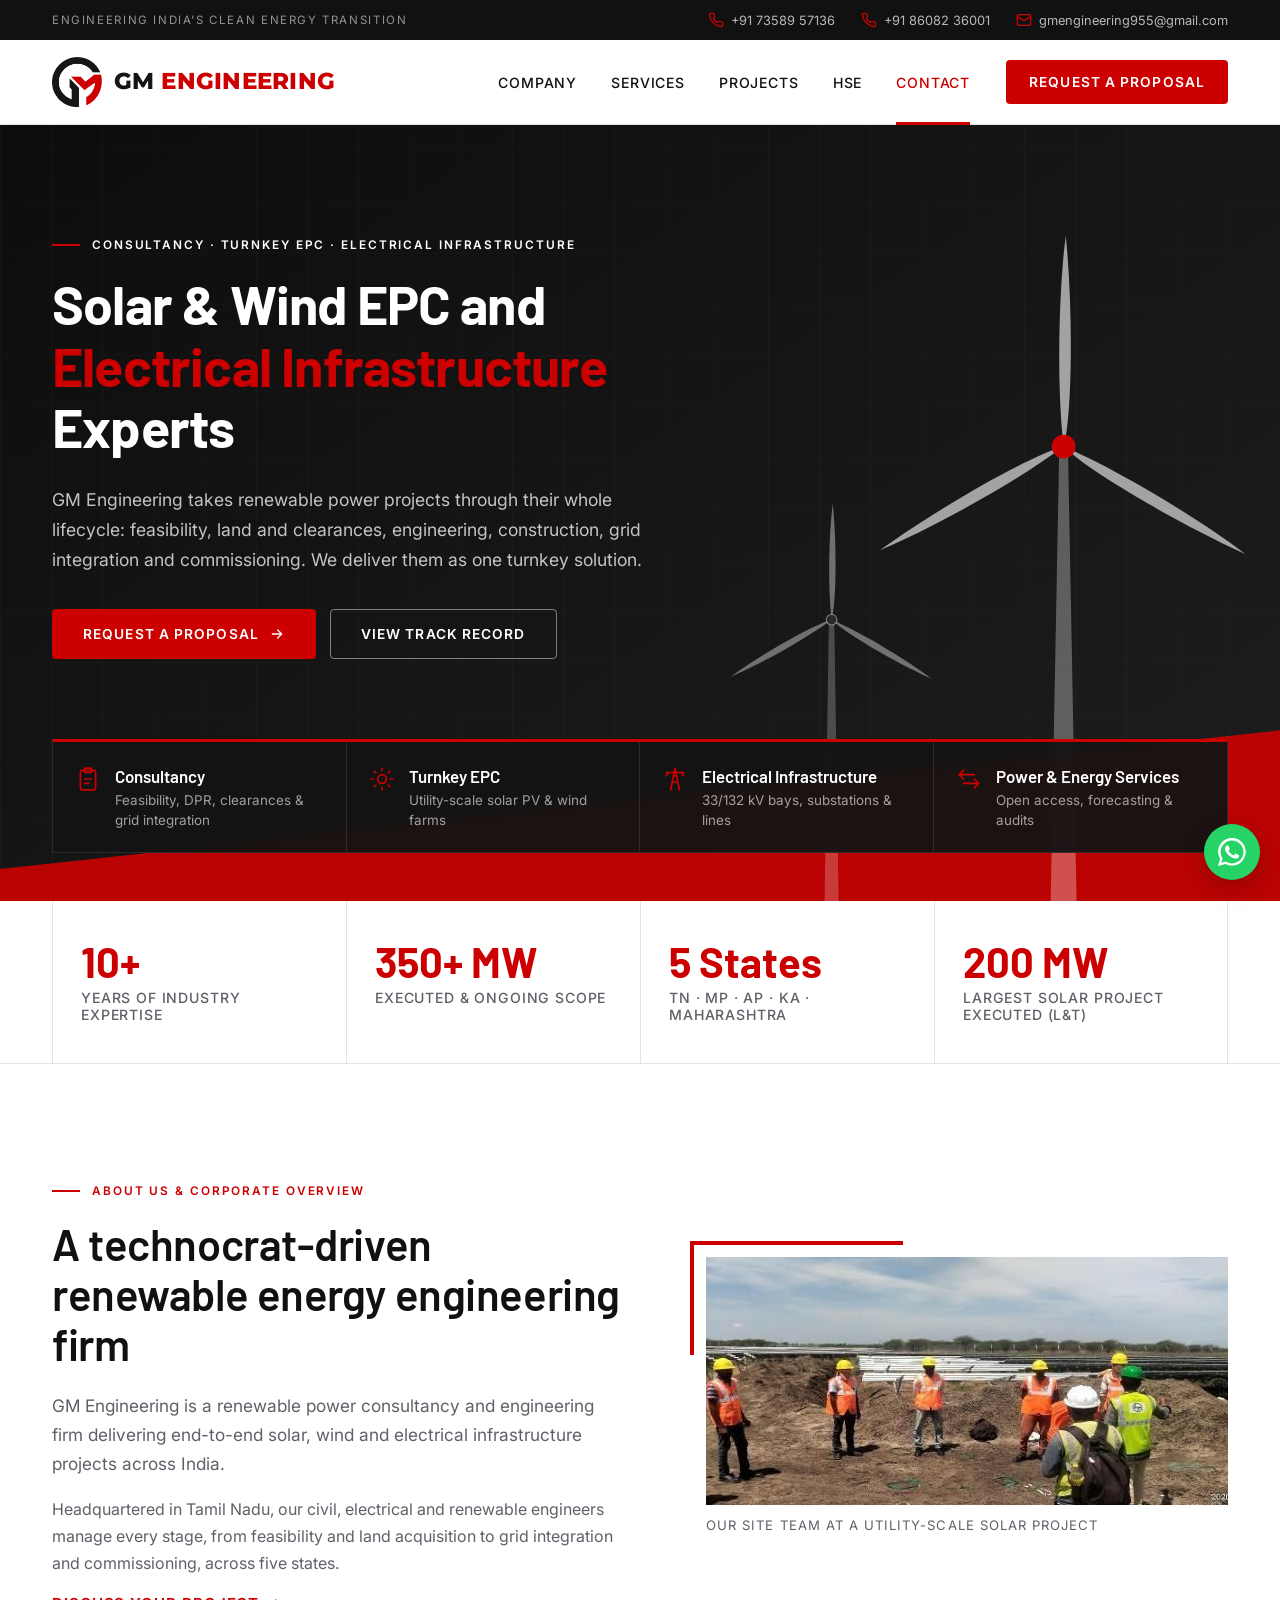
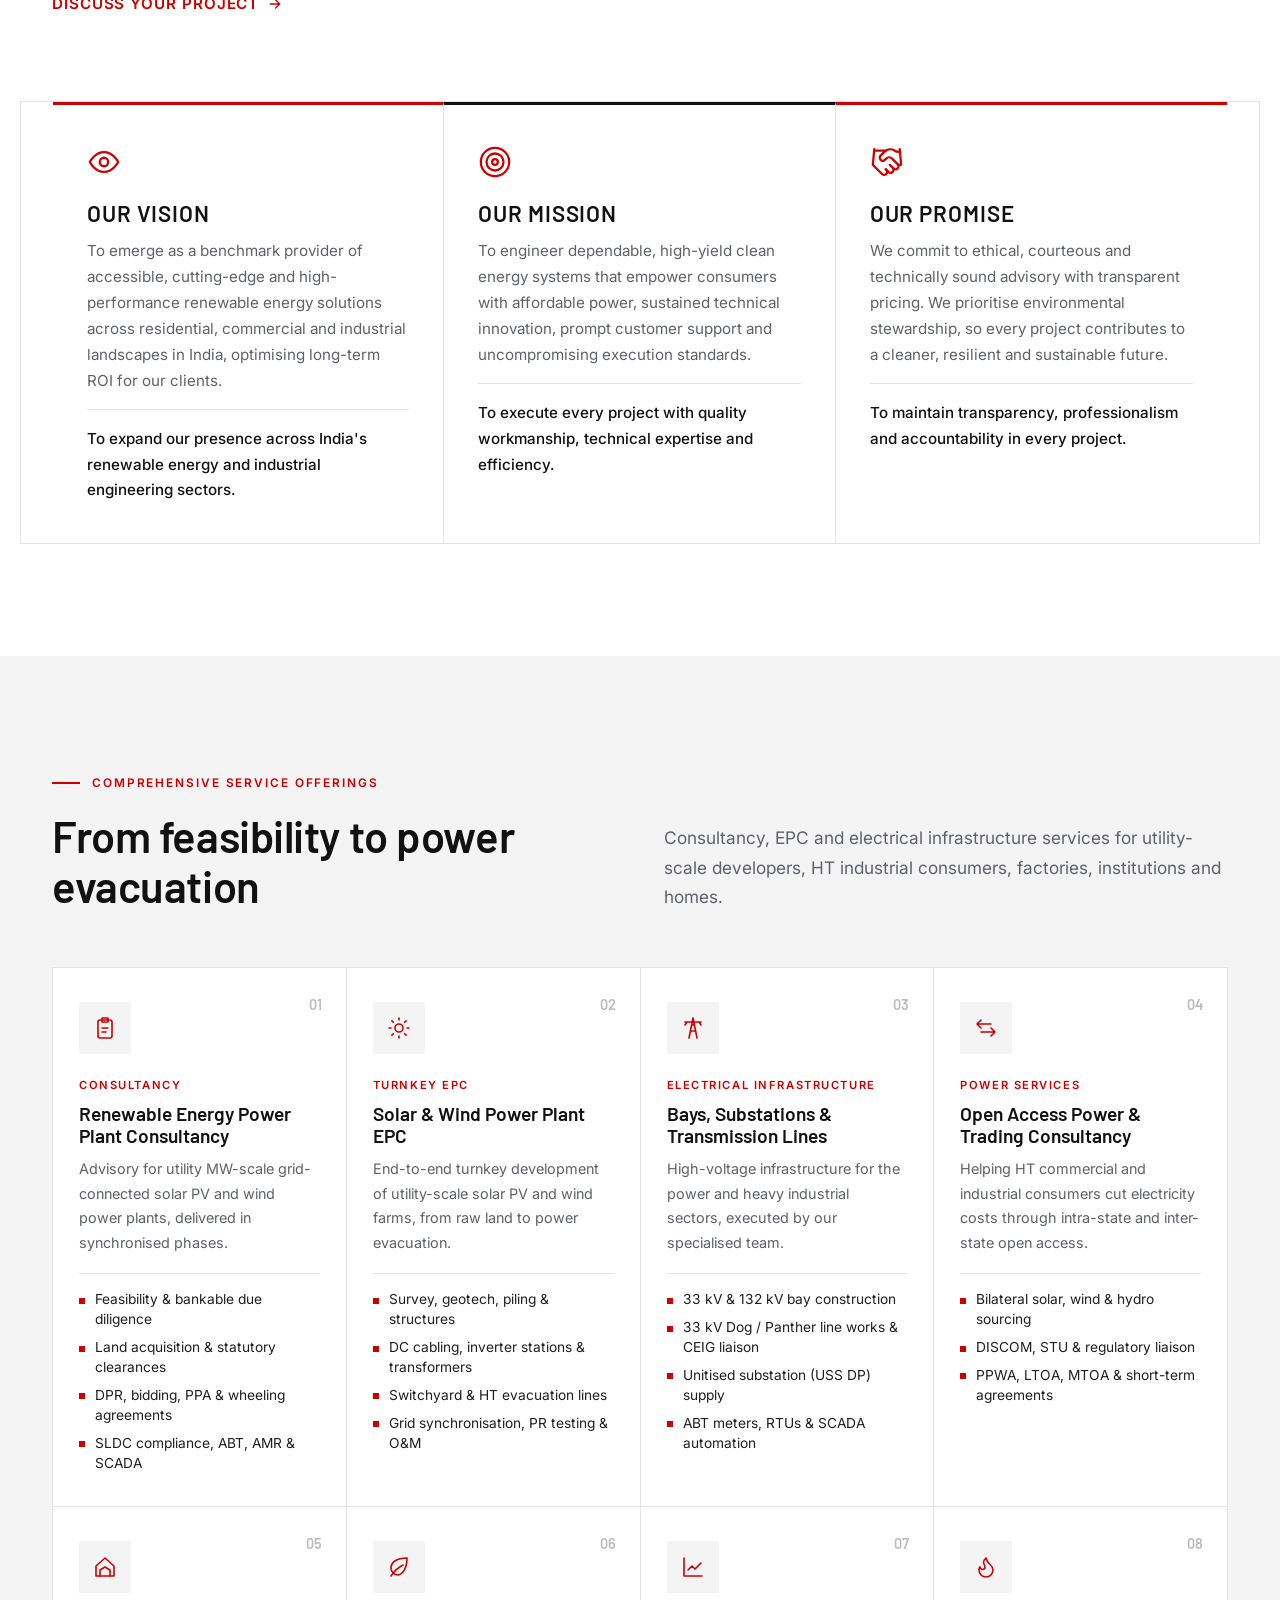
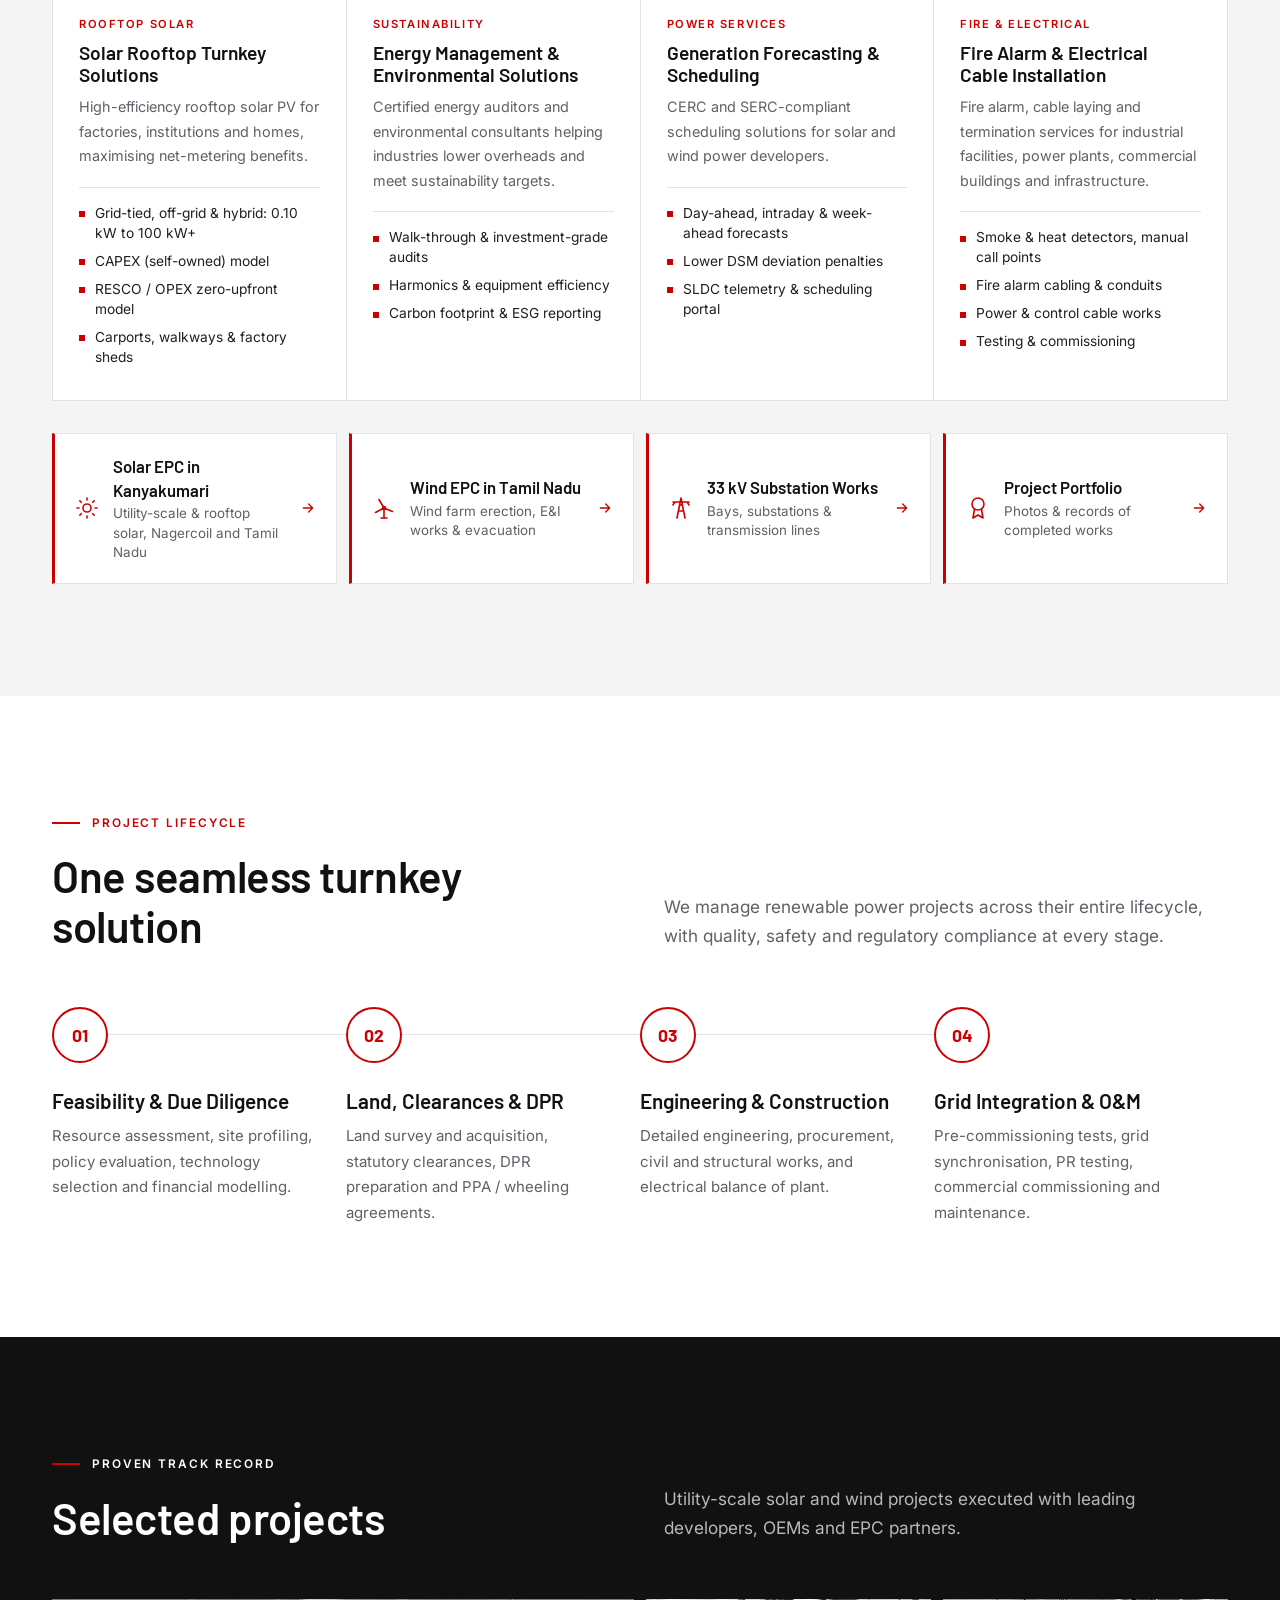
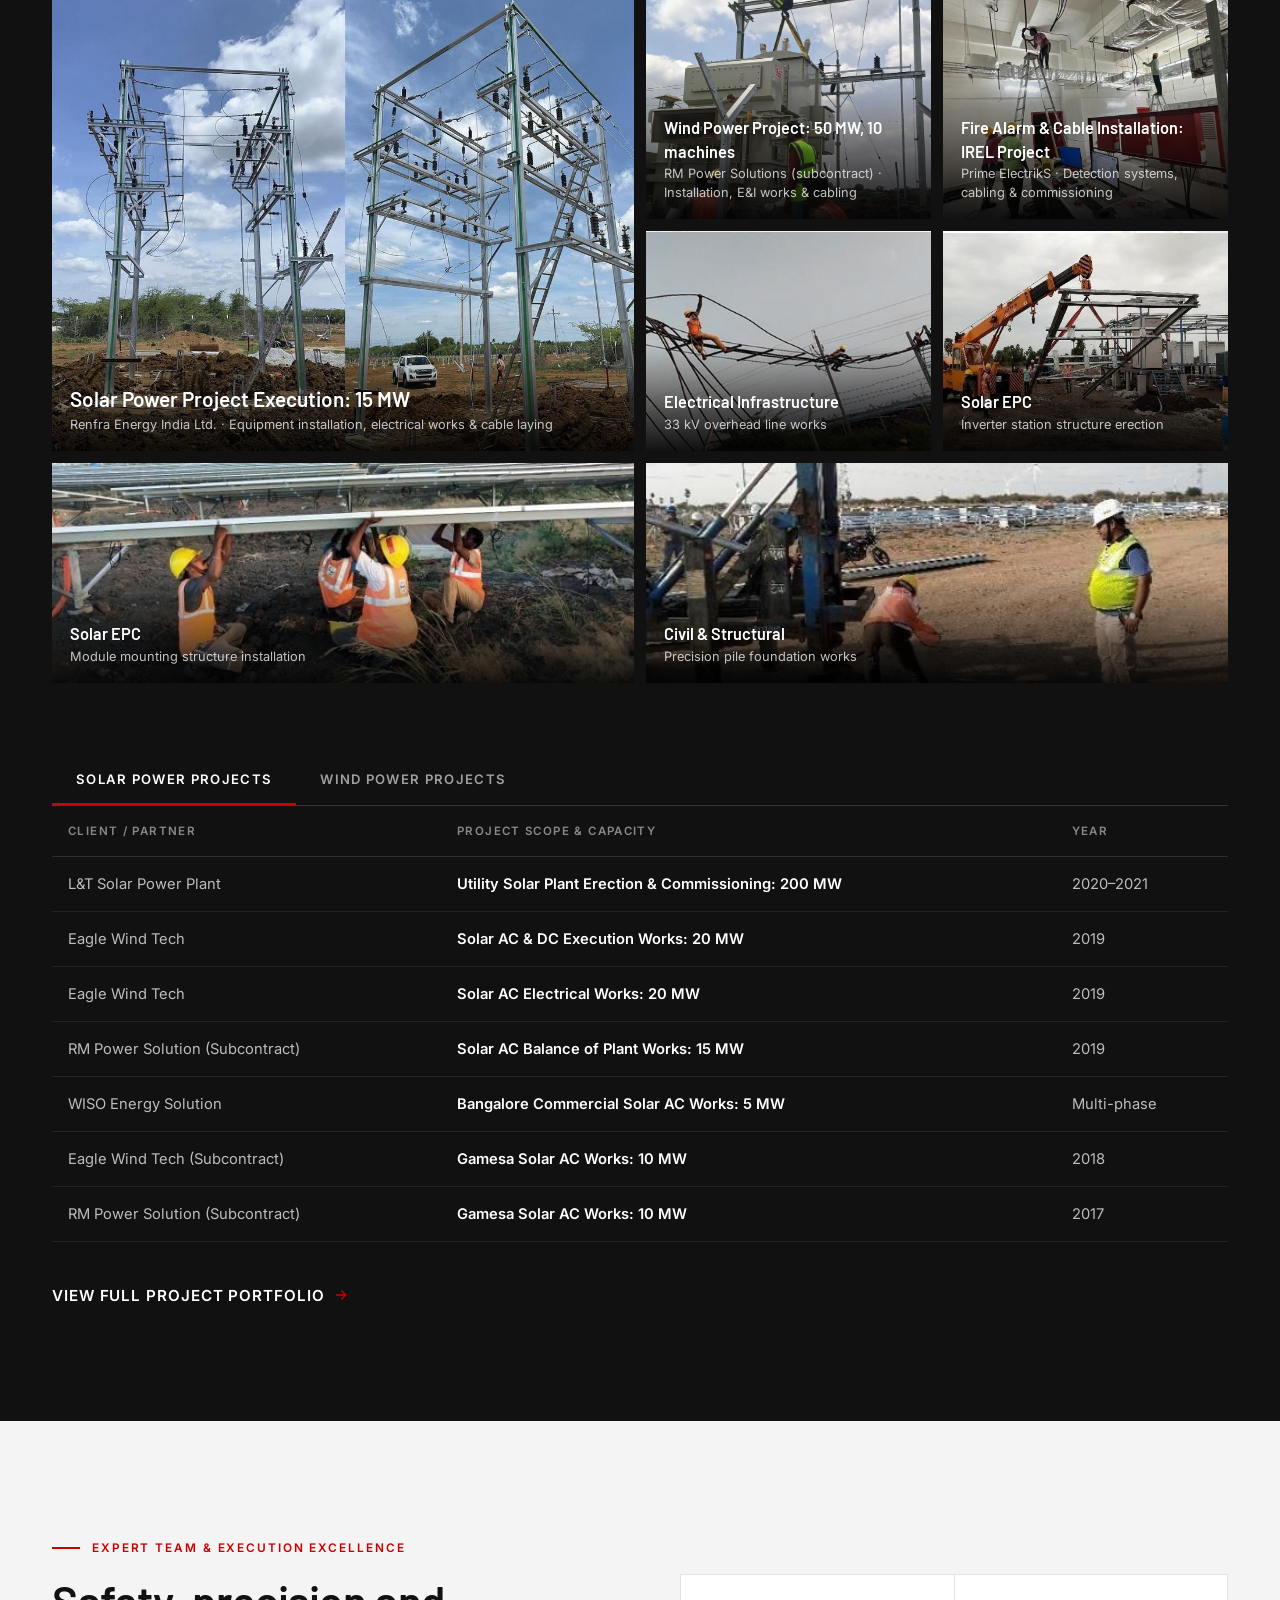
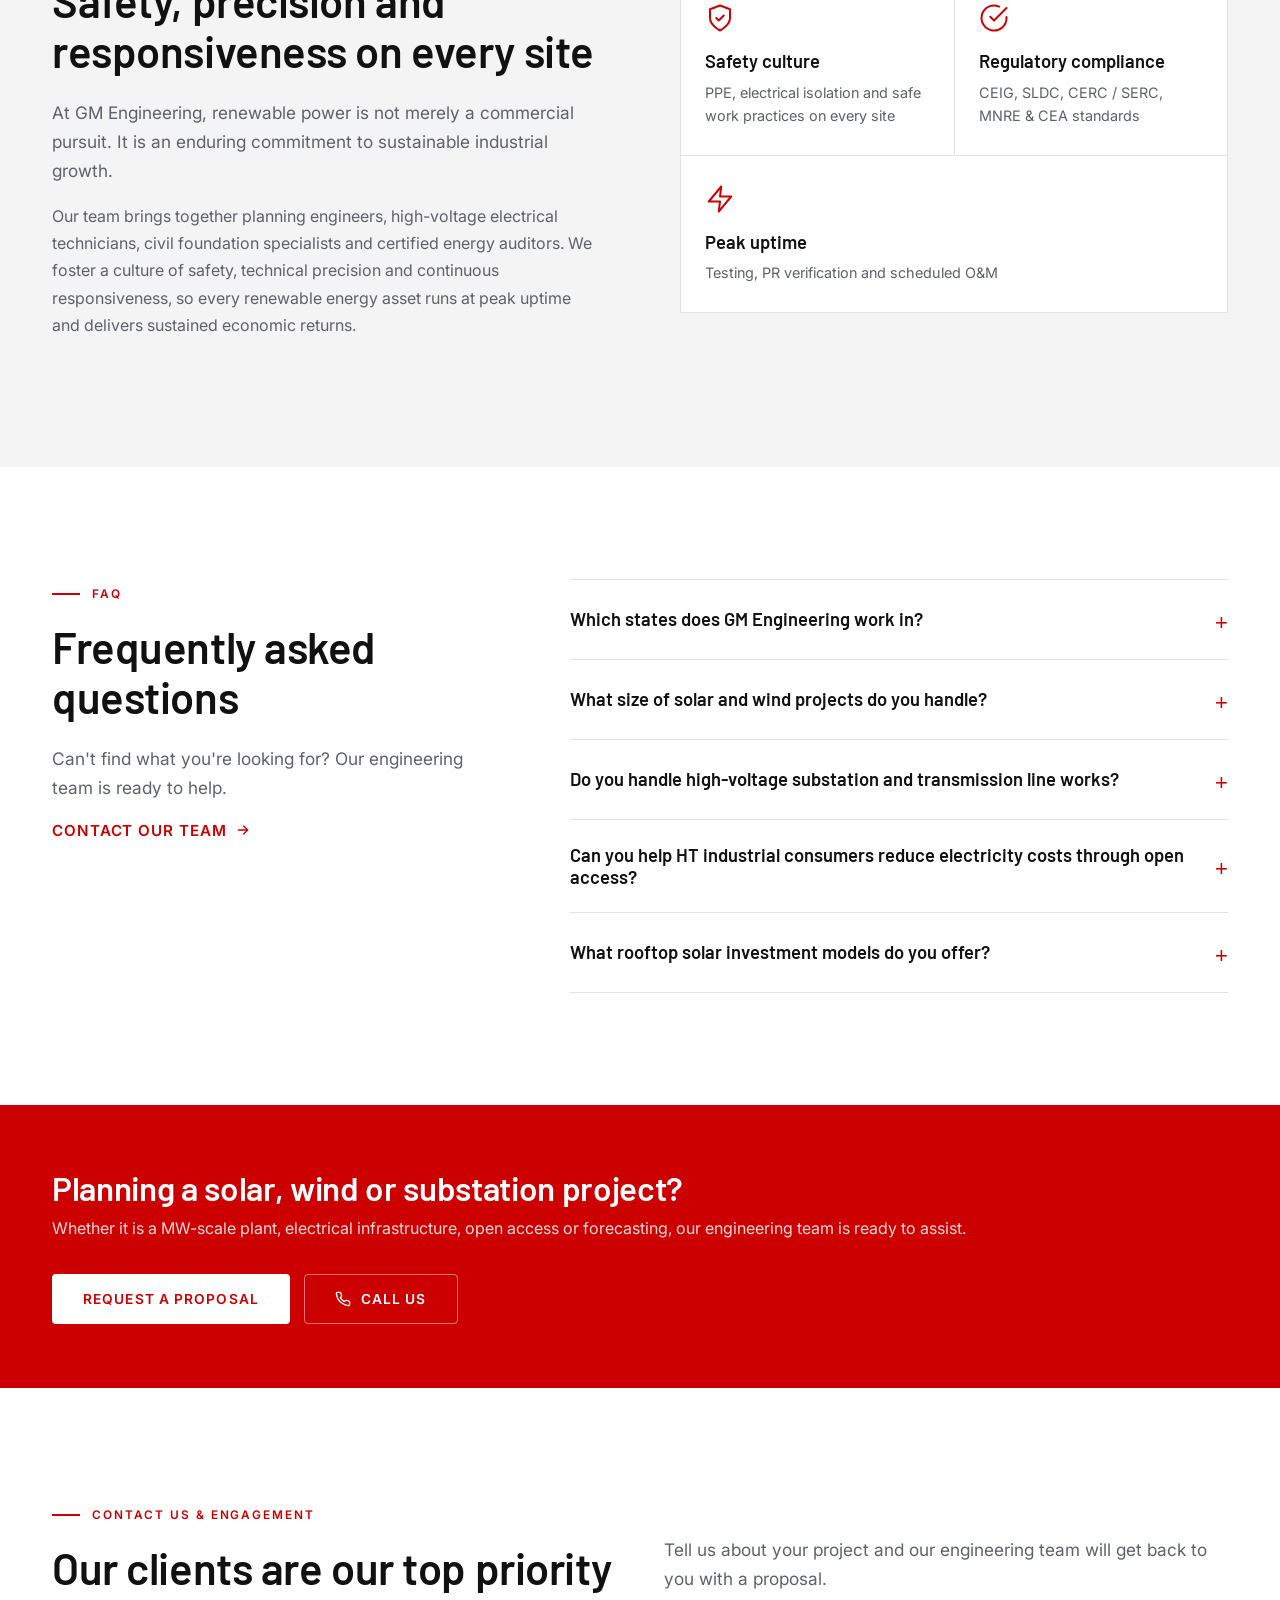
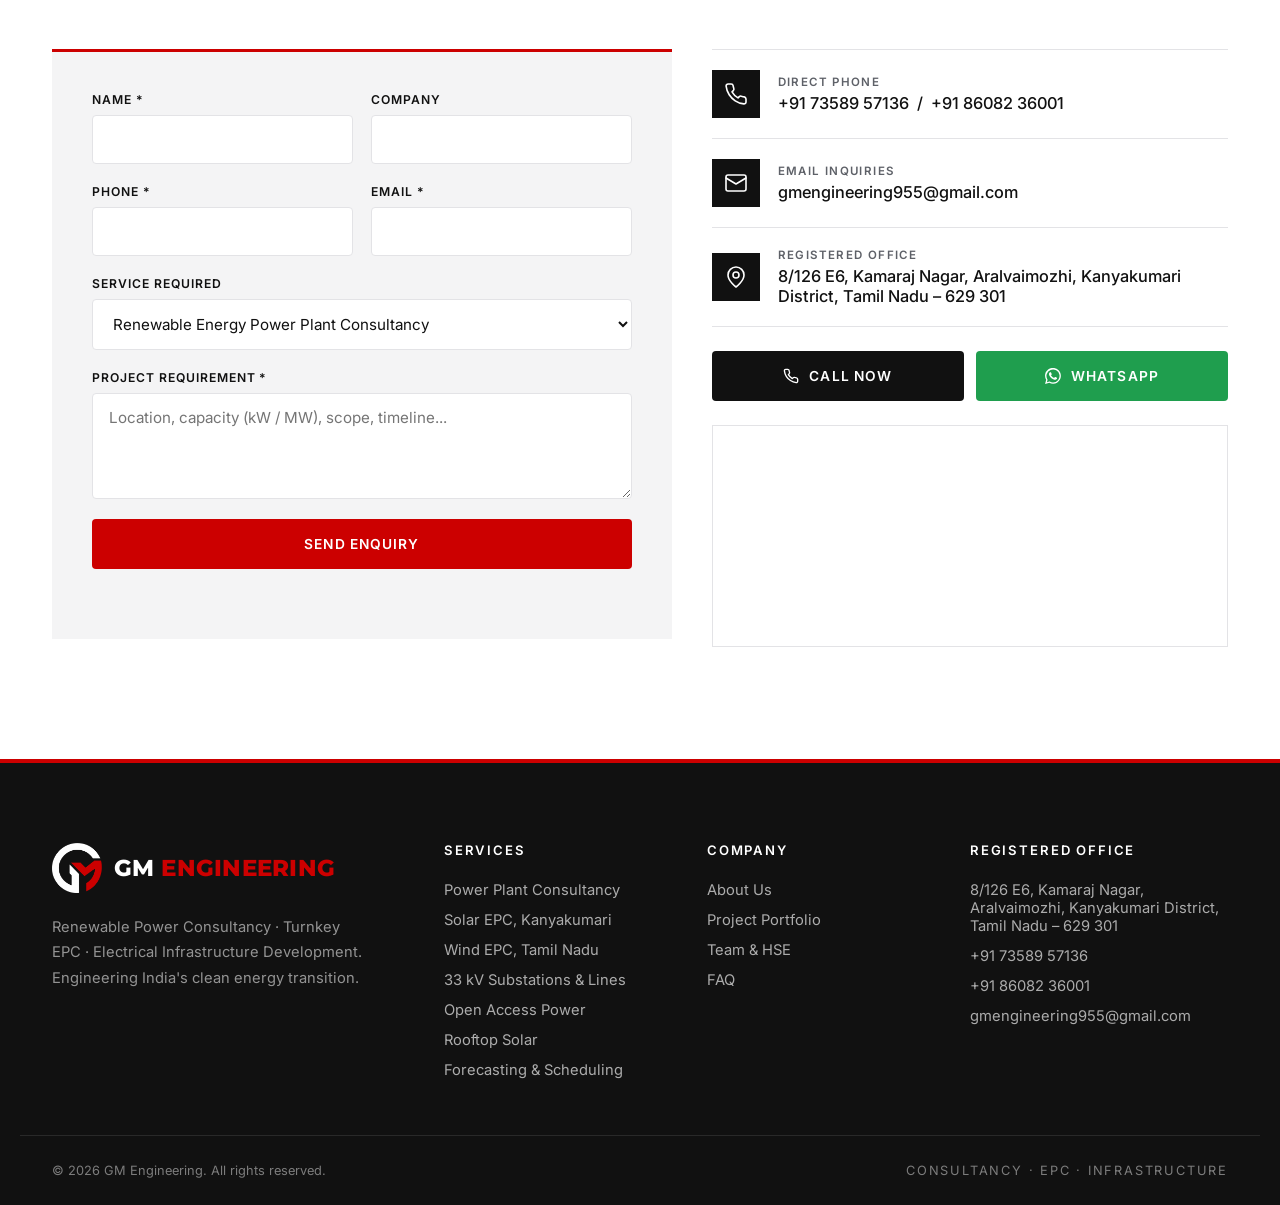
==== commit d42268e0: "Fix SEO metadata and add service and portfolio pages - Point canonical, Open Graph, schema, robots.t" ====
--- a/index.html
+++ b/index.html
@@ -1,18 +1,15 @@
 <!DOCTYPE html>
 <html lang="en-IN" class="no-js">
 <head>
-<!--
-  BEFORE GOING LIVE: replace https://www.gmengineering.com/ (here, robots.txt and sitemap.xml) with your real domain.
--->
 <meta charset="UTF-8">
 <meta name="viewport" content="width=device-width, initial-scale=1.0">
-<title>GM Engineering | Solar &amp; Wind EPC, 33 kV Substation &amp; Electrical Contractor, Tamil Nadu</title>
-<meta name="description" content="GM Engineering: renewable power consultancy, turnkey solar &amp; wind EPC, 33/132 kV bay &amp; substation construction, transmission lines, rooftop solar, open access and fire alarm works. 10+ years, 350+ MW across 5 states. Based in Kanyakumari, Tamil Nadu.">
+<title>GM Engineering, Aralvaimozhi | Solar &amp; Wind EPC and 33 kV Substation Contractor</title>
+<meta name="description" content="GM Engineering, Aralvaimozhi (Kanyakumari): turnkey solar &amp; wind EPC, 33 kV / 132 kV substation and transmission line contractor serving Tamil Nadu and India.">
 <meta name="keywords" content="GM Engineering, solar EPC contractor Tamil Nadu, wind power project execution, renewable energy consultancy, 33 kV bay construction, 132 kV substation contractor, transmission line contractor, rooftop solar Kanyakumari, rooftop solar Nagercoil, open access power consultancy, electrical contractor Tamil Nadu, Aralvaimozhi, Kanyakumari">
 <meta name="robots" content="index, follow, max-image-preview:large, max-snippet:-1">
 <meta name="author" content="GM Engineering">
 <meta name="theme-color" content="#111111">
-<link rel="canonical" href="https://www.gmengineering.com/">
+<link rel="canonical" href="https://www.gm-engineering.in/">
 
 <!-- Local SEO -->
 <meta name="geo.region" content="IN-TN">
@@ -24,17 +21,17 @@
 <meta property="og:type" content="website">
 <meta property="og:site_name" content="GM Engineering">
 <meta property="og:locale" content="en_IN">
-<meta property="og:url" content="https://www.gmengineering.com/">
+<meta property="og:url" content="https://www.gm-engineering.in/">
 <meta property="og:title" content="GM Engineering | Renewable Power Consultancy, Turnkey EPC &amp; Electrical Infrastructure">
 <meta property="og:description" content="Engineering India's clean energy transition. 10+ years, 350+ MW executed and ongoing scope across Tamil Nadu, Madhya Pradesh, Andhra Pradesh, Karnataka and Maharashtra.">
-<meta property="og:image" content="https://www.gmengineering.com/images/og-image.jpg">
+<meta property="og:image" content="https://www.gm-engineering.in/images/og-image.jpg">
 <meta property="og:image:width" content="1200">
 <meta property="og:image:height" content="630">
 <meta property="og:image:alt" content="GM Engineering: Renewable Power Consultancy, Turnkey EPC and Electrical Infrastructure">
 <meta name="twitter:card" content="summary_large_image">
 <meta name="twitter:title" content="GM Engineering | Solar &amp; Wind EPC and Electrical Infrastructure">
 <meta name="twitter:description" content="10+ years, 350+ MW across 5 states. Renewable power consultancy, turnkey EPC and 33/132 kV electrical infrastructure.">
-<meta name="twitter:image" content="https://www.gmengineering.com/images/og-image.jpg">
+<meta name="twitter:image" content="https://www.gm-engineering.in/images/og-image.jpg">
 
 <!-- Icons -->
 <link rel="icon" type="image/png" sizes="32x32" href="images/favicon-32.png">
@@ -55,17 +52,17 @@
   "@graph": [
     {
       "@type": ["ElectricalContractor", "LocalBusiness"],
-      "@id": "https://www.gmengineering.com/#business",
+      "@id": "https://www.gm-engineering.in/#business",
       "name": "GM Engineering",
       "alternateName": ["G.M. Engineering", "GM ENGINEERING"],
       "slogan": "Engineering India's Clean Energy Transition",
-      "description": "Renewable power consultancy, turnkey solar and wind EPC, and electrical infrastructure development, including 33 kV and 132 kV bay and substation construction, transmission lines, rooftop solar, open access power services, energy audits, generation forecasting and fire alarm installation. 10+ years of expertise and 350+ MW of executed and ongoing scope across five Indian states.",
-      "url": "https://www.gmengineering.com/",
-      "logo": "https://www.gmengineering.com/images/icon-512.png",
+      "description": "Aralvaimozhi (Kanyakumari District, Tamil Nadu) based renewable power consultancy, turnkey solar and wind EPC, and electrical infrastructure contractor, covering 33 kV and 132 kV bay and substation construction, transmission lines, rooftop solar, open access power services, energy audits, generation forecasting and fire alarm installation. 10+ years of expertise and 350+ MW of executed and ongoing scope across five Indian states.",
+      "url": "https://www.gm-engineering.in/",
+      "logo": "https://www.gm-engineering.in/images/icon-512.png",
       "image": [
-        "https://www.gmengineering.com/images/og-image.jpg",
-        "https://www.gmengineering.com/images/projects/33kv-switchyard-bay-solar-project.jpg",
-        "https://www.gmengineering.com/images/projects/power-transformer-erection-substation.jpg"
+        "https://www.gm-engineering.in/images/og-image.jpg",
+        "https://www.gm-engineering.in/images/projects/33kv-switchyard-bay-solar-project.jpg",
+        "https://www.gm-engineering.in/images/projects/power-transformer-erection-substation.jpg"
       ],
       "telephone": "+91-7358957136",
       "email": "gmengineering955@gmail.com",
@@ -83,7 +80,12 @@
         "addressCountry": "IN"
       },
       "geo": { "@type": "GeoCoordinates", "latitude": 8.2556, "longitude": 77.5383 },
+      "hasMap": "https://www.google.com/maps/search/?api=1&query=8.2556,77.5383",
       "areaServed": [
+        { "@type": "City", "name": "Aralvaimozhi" },
+        { "@type": "City", "name": "Nagercoil" },
+        { "@type": "AdministrativeArea", "name": "Kanyakumari District" },
+        { "@type": "AdministrativeArea", "name": "Tirunelveli District" },
         { "@type": "State", "name": "Tamil Nadu" },
         { "@type": "State", "name": "Madhya Pradesh" },
         { "@type": "State", "name": "Andhra Pradesh" },
@@ -97,8 +99,9 @@
         "name": "Engineering Services",
         "itemListElement": [
           { "@type": "Offer", "itemOffered": { "@type": "Service", "name": "Renewable Energy Power Plant Consultancy" } },
-          { "@type": "Offer", "itemOffered": { "@type": "Service", "name": "Solar and Wind Power Plant EPC" } },
-          { "@type": "Offer", "itemOffered": { "@type": "Service", "name": "Electrical Infrastructure Services: 33/132 kV Bay, Substation and Transmission Lines" } },
+          { "@type": "Offer", "itemOffered": { "@type": "Service", "name": "Solar Power Plant EPC", "url": "https://www.gm-engineering.in/solar-epc-kanyakumari/" } },
+          { "@type": "Offer", "itemOffered": { "@type": "Service", "name": "Wind Power Project EPC", "url": "https://www.gm-engineering.in/wind-epc-tamil-nadu/" } },
+          { "@type": "Offer", "itemOffered": { "@type": "Service", "name": "33 kV / 132 kV Bay, Substation and Transmission Line Works", "url": "https://www.gm-engineering.in/33kv-substation-contractors/" } },
           { "@type": "Offer", "itemOffered": { "@type": "Service", "name": "Open Access Power Services and Trading Consultancy" } },
           { "@type": "Offer", "itemOffered": { "@type": "Service", "name": "Solar Rooftop Turnkey Solutions" } },
           { "@type": "Offer", "itemOffered": { "@type": "Service", "name": "Energy Management and Environmental Protection Solutions" } },
@@ -109,15 +112,15 @@
     },
     {
       "@type": "WebSite",
-      "@id": "https://www.gmengineering.com/#website",
-      "url": "https://www.gmengineering.com/",
+      "@id": "https://www.gm-engineering.in/#website",
+      "url": "https://www.gm-engineering.in/",
       "name": "GM Engineering",
-      "publisher": { "@id": "https://www.gmengineering.com/#business" },
+      "publisher": { "@id": "https://www.gm-engineering.in/#business" },
       "inLanguage": "en-IN"
     },
     {
       "@type": "FAQPage",
-      "@id": "https://www.gmengineering.com/#faq",
+      "@id": "https://www.gm-engineering.in/#faq",
       "mainEntity": [
         {
           "@type": "Question",
@@ -442,6 +445,13 @@
           </ul>
         </article>
       </div>
+
+      <nav class="link-grid" aria-label="Service pages">
+        <a class="link-card" href="solar-epc-kanyakumari/"><svg class="ico"><use href="#i-sun"/></svg><span><strong>Solar EPC in Kanyakumari</strong>Utility-scale &amp; rooftop solar, Nagercoil and Tamil Nadu</span><svg class="ico-sm"><use href="#i-arrow"/></svg></a>
+        <a class="link-card" href="wind-epc-tamil-nadu/"><svg class="ico"><use href="#i-wind"/></svg><span><strong>Wind EPC in Tamil Nadu</strong>Wind farm erection, E&amp;I works &amp; evacuation</span><svg class="ico-sm"><use href="#i-arrow"/></svg></a>
+        <a class="link-card" href="33kv-substation-contractors/"><svg class="ico"><use href="#i-tower"/></svg><span><strong>33 kV Substation Works</strong>Bays, substations &amp; transmission lines</span><svg class="ico-sm"><use href="#i-arrow"/></svg></a>
+        <a class="link-card" href="projects/"><svg class="ico"><use href="#i-award"/></svg><span><strong>Project Portfolio</strong>Photos &amp; records of completed works</span><svg class="ico-sm"><use href="#i-arrow"/></svg></a>
+      </nav>
     </div>
   </section>
 
@@ -545,6 +555,7 @@
           </table>
         </div>
       </div>
+      <p class="records-more"><a href="projects/" class="text-link">View full project portfolio <svg class="ico-sm"><use href="#i-arrow"/></svg></a></p>
     </div>
   </section>
 
@@ -670,15 +681,15 @@
         <div class="contact-info">
           <div class="info-block">
             <span class="info-icon"><svg class="ico"><use href="#i-phone"/></svg></span>
-            <span><strong>Direct Phone</strong><span><a href="tel:+917358957136">+91 73589 57136</a> &nbsp;/&nbsp; <a href="tel:+918608236001">+91 86082 36001</a></span></span>
+            <span><strong>Direct Phone<span class="sr-only">:</span></strong> <span><a href="tel:+917358957136">+91 73589 57136</a> &nbsp;/&nbsp; <a href="tel:+918608236001">+91 86082 36001</a></span></span>
           </div>
           <a class="info-block" href="mailto:gmengineering955@gmail.com">
             <span class="info-icon"><svg class="ico"><use href="#i-mail"/></svg></span>
-            <span><strong>Email Inquiries</strong><span>gmengineering955@gmail.com</span></span>
+            <span><strong>Email Inquiries<span class="sr-only">:</span></strong> <span>gmengineering955@gmail.com</span></span>
           </a>
           <div class="info-block">
             <span class="info-icon"><svg class="ico"><use href="#i-pin"/></svg></span>
-            <address><strong>Registered Office</strong><span>8/126 E6, Kamaraj Nagar, Aralvaimozhi, Kanyakumari District, Tamil Nadu &ndash; 629 301</span></address>
+            <address><strong>Registered Office<span class="sr-only">:</span></strong> <span>8/126 E6, Kamaraj Nagar, Aralvaimozhi, Kanyakumari District, Tamil Nadu &ndash; 629 301</span></address>
           </div>
           <div class="quick-actions">
             <a href="tel:+917358957136" class="btn btn-dark"><svg class="ico-sm"><use href="#i-phone"/></svg>Call Now</a>
@@ -707,8 +718,9 @@
       <h3>Services</h3>
       <ul>
         <li><a href="#services">Power Plant Consultancy</a></li>
-        <li><a href="#services">Solar &amp; Wind EPC</a></li>
-        <li><a href="#services">Bays, Substations &amp; Lines</a></li>
+        <li><a href="solar-epc-kanyakumari/">Solar EPC, Kanyakumari</a></li>
+        <li><a href="wind-epc-tamil-nadu/">Wind EPC, Tamil Nadu</a></li>
+        <li><a href="33kv-substation-contractors/">33 kV Substations &amp; Lines</a></li>
         <li><a href="#services">Open Access Power</a></li>
         <li><a href="#services">Rooftop Solar</a></li>
         <li><a href="#services">Forecasting &amp; Scheduling</a></li>
@@ -718,7 +730,7 @@
       <h3>Company</h3>
       <ul>
         <li><a href="#about">About Us</a></li>
-        <li><a href="#projects">Projects</a></li>
+        <li><a href="projects/">Project Portfolio</a></li>
         <li><a href="#safety">Team &amp; HSE</a></li>
         <li><a href="#faq">FAQ</a></li>
       </ul>
--- a/css/style.css
+++ b/css/style.css
@@ -359,6 +359,46 @@
 }
 .wa-float:hover{transform:scale(1.08);}
 .wa-float .ico{width:28px;height:28px;}
+
+/* Links to service pages */
+.link-grid{display:grid;grid-template-columns:repeat(4,1fr);gap:12px;margin-top:32px;}
+.link-card{display:flex;align-items:center;gap:14px;padding:20px;background:#fff;border:1px solid var(--border);border-left:3px solid var(--red);transition:box-shadow .2s;}
+.link-card:hover{box-shadow:var(--shadow-hover);}
+.link-card > .ico{color:var(--red);}
+.link-card span{flex:1;font-size:.84rem;color:var(--gray-light);line-height:1.45;}
+.link-card strong{display:block;font-family:var(--font-display);font-size:1.05rem;font-weight:600;color:var(--ink);margin-bottom:2px;}
+.link-card > .ico-sm{color:var(--red);transition:transform .2s;}
+.link-card:hover > .ico-sm{transform:translateX(4px);}
+.records-more{margin:40px 0 0;}
+.section-dark .text-link{color:#fff;}
+.section-dark .text-link .ico-sm{color:var(--red);}
+
+/* Inner pages */
+.page-hero{background:var(--ink);color:#fff;padding:72px 0 64px;border-bottom:6px solid var(--red);position:relative;overflow:hidden;}
+.page-hero::after{content:"";position:absolute;inset:0;background-image:linear-gradient(rgba(255,255,255,.035) 1px,transparent 1px),linear-gradient(90deg,rgba(255,255,255,.035) 1px,transparent 1px);background-size:48px 48px;pointer-events:none;}
+.page-hero .container{position:relative;z-index:1;}
+.page-hero h1{color:#fff;font-size:clamp(2rem,4vw,3.2rem);font-weight:700;letter-spacing:-.015em;max-width:860px;}
+.page-hero h1 span{color:var(--red);}
+.page-hero .hero-sub{max-width:720px;}
+.breadcrumb ol{display:flex;flex-wrap:wrap;gap:8px;font-size:.74rem;text-transform:uppercase;letter-spacing:.12em;color:rgba(255,255,255,.5);margin-bottom:26px;}
+.breadcrumb li+li::before{content:"/";margin-right:8px;color:var(--red);}
+.breadcrumb a:hover{color:#fff;}
+.split{display:grid;grid-template-columns:1.1fr 1fr;gap:72px;align-items:start;}
+.split figure{margin:0;}
+.split figure img{width:100%;aspect-ratio:4/3;object-fit:cover;}
+.split figcaption{font-size:.82rem;color:var(--gray-light);margin-top:12px;text-transform:uppercase;letter-spacing:.08em;}
+.prose p{color:var(--gray);}
+.prose h2{margin-bottom:.6em;}
+.scope-grid{display:grid;grid-template-columns:repeat(3,1fr);gap:1px;background:var(--border);border:1px solid var(--border);}
+.scope-item{background:#fff;padding:32px 28px;border-top:3px solid var(--red);}
+.scope-item .ico{color:var(--red);width:30px;height:30px;margin-bottom:16px;}
+.scope-item h3{font-size:1.25rem;}
+.scope-item > p{font-size:.92rem;margin-bottom:0;}
+.gallery-3{grid-template-columns:repeat(3,1fr);margin-bottom:56px;}
+.gallery-3 .g-item{grid-column:auto;grid-row:auto;}
+.records-light{margin-top:0;}
+.records-light h3{color:#fff;font-size:1.3rem;margin:48px 0 8px;}
+.records-light h3:first-child{margin-top:0;}
 
 /* Reveal animation (only when JS is running, so content is always visible to crawlers) */
 .js .reveal{opacity:0;transform:translateY(18px);transition:opacity .7s ease, transform .7s ease;}
@@ -405,6 +445,9 @@
   .vmv{border-right:none;border-bottom:1px solid var(--border);}
   .gallery{grid-template-columns:repeat(2,1fr);}
   .footer-grid{grid-template-columns:1fr 1fr;}
+  .link-grid{grid-template-columns:1fr 1fr;}
+  .split{grid-template-columns:1fr;gap:40px;}
+  .scope-grid{grid-template-columns:1fr 1fr;}
 }
 @media (max-width:640px){
   .section{padding:80px 0;}
@@ -529,4 +572,11 @@
 
   .footer{padding-top:56px;font-size:.88rem;}
   .footer-grid{gap:32px;padding-bottom:36px;}
-}
+
+  .link-grid,.scope-grid{grid-template-columns:1fr;}
+  .page-hero{padding:48px 0 44px;}
+  .page-hero h1{font-size:1.9rem;line-height:1.18;}
+  .breadcrumb ol{margin-bottom:18px;font-size:.66rem;}
+  .scope-item{padding:24px 20px;}
+  .split{gap:28px;}
+}
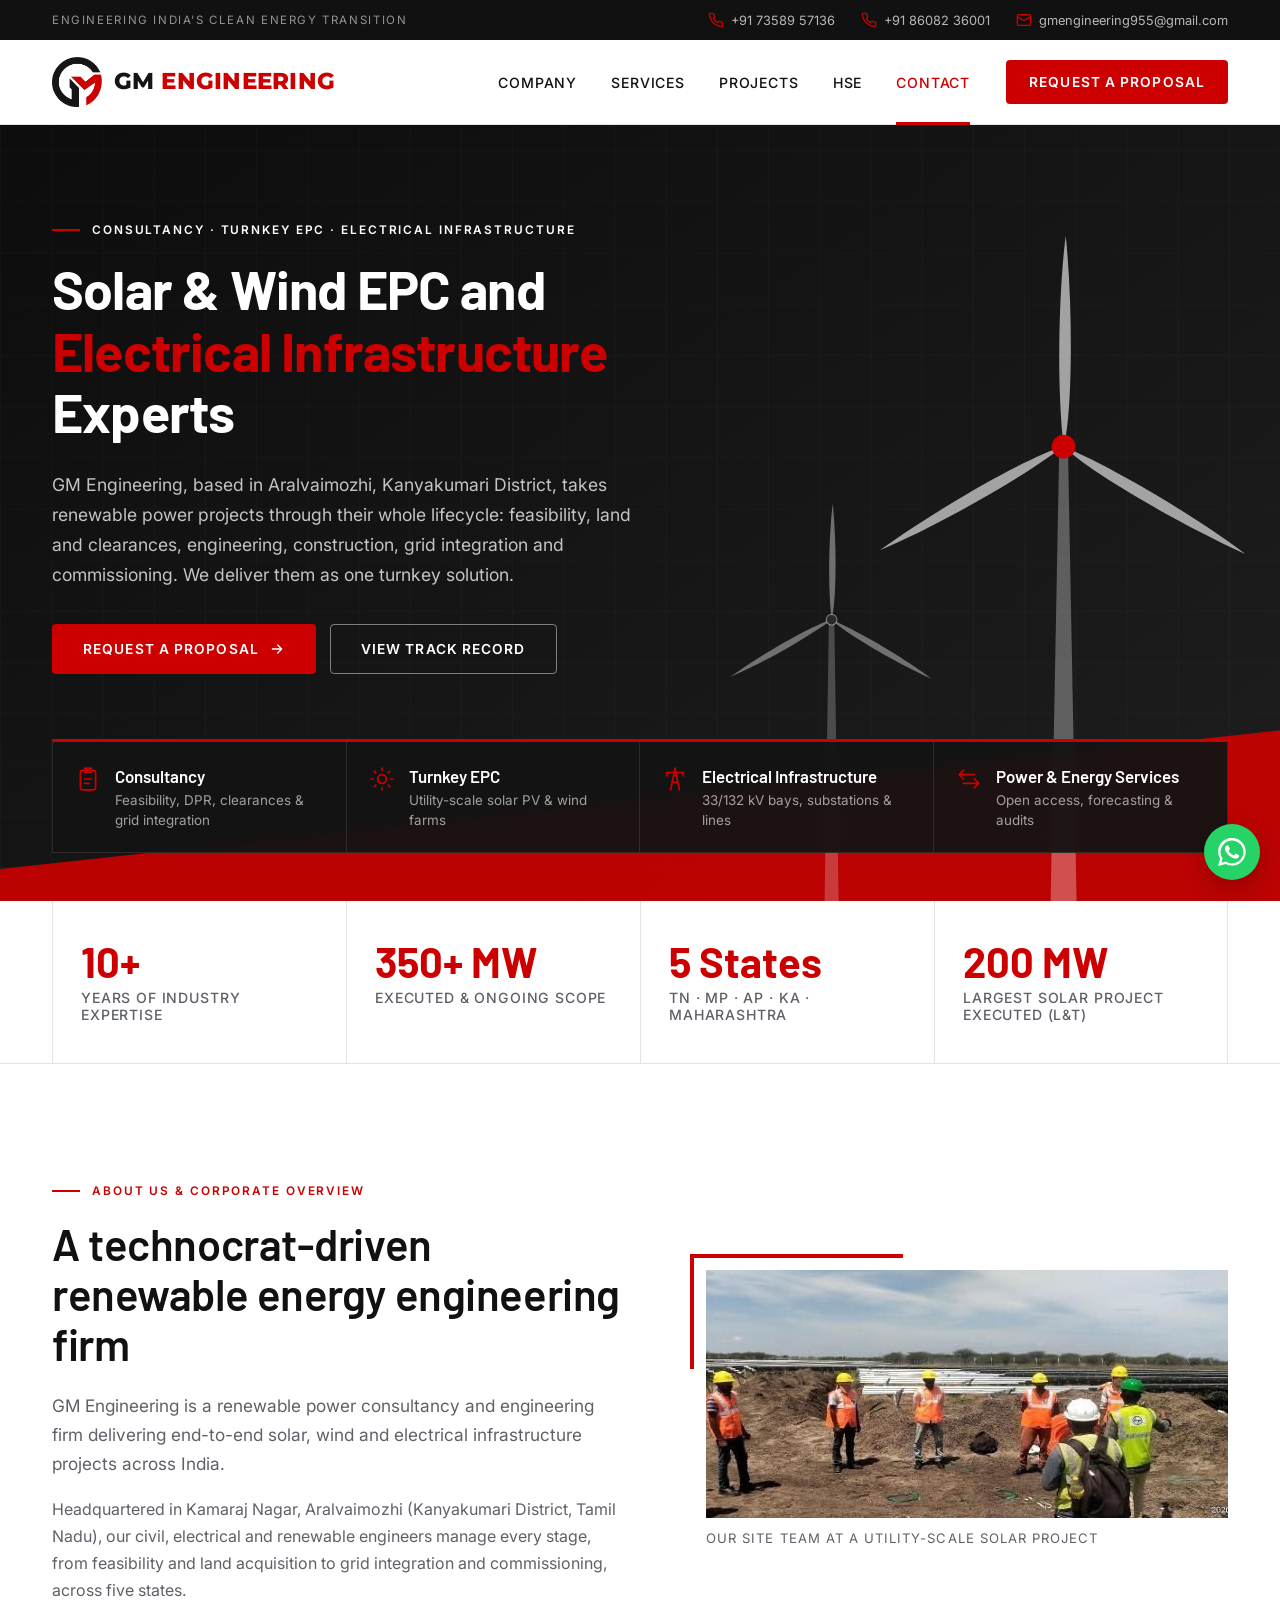
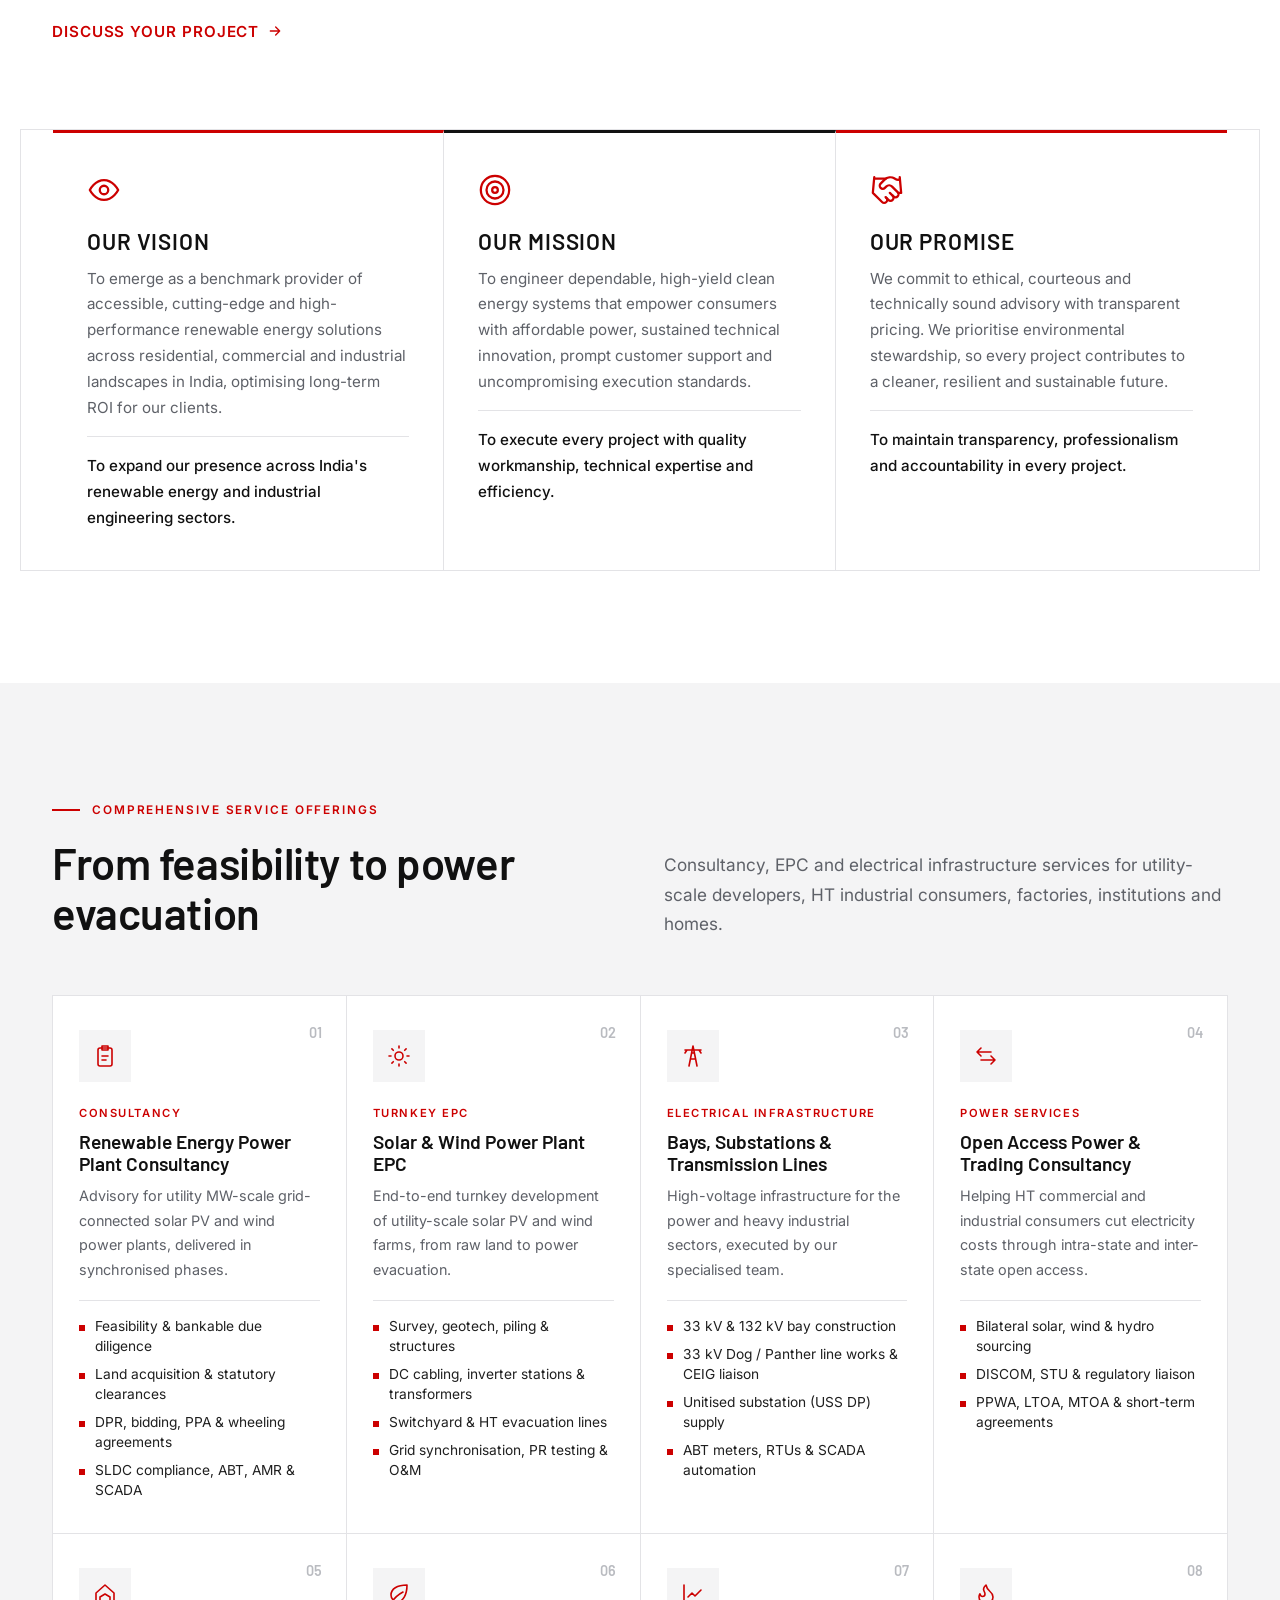
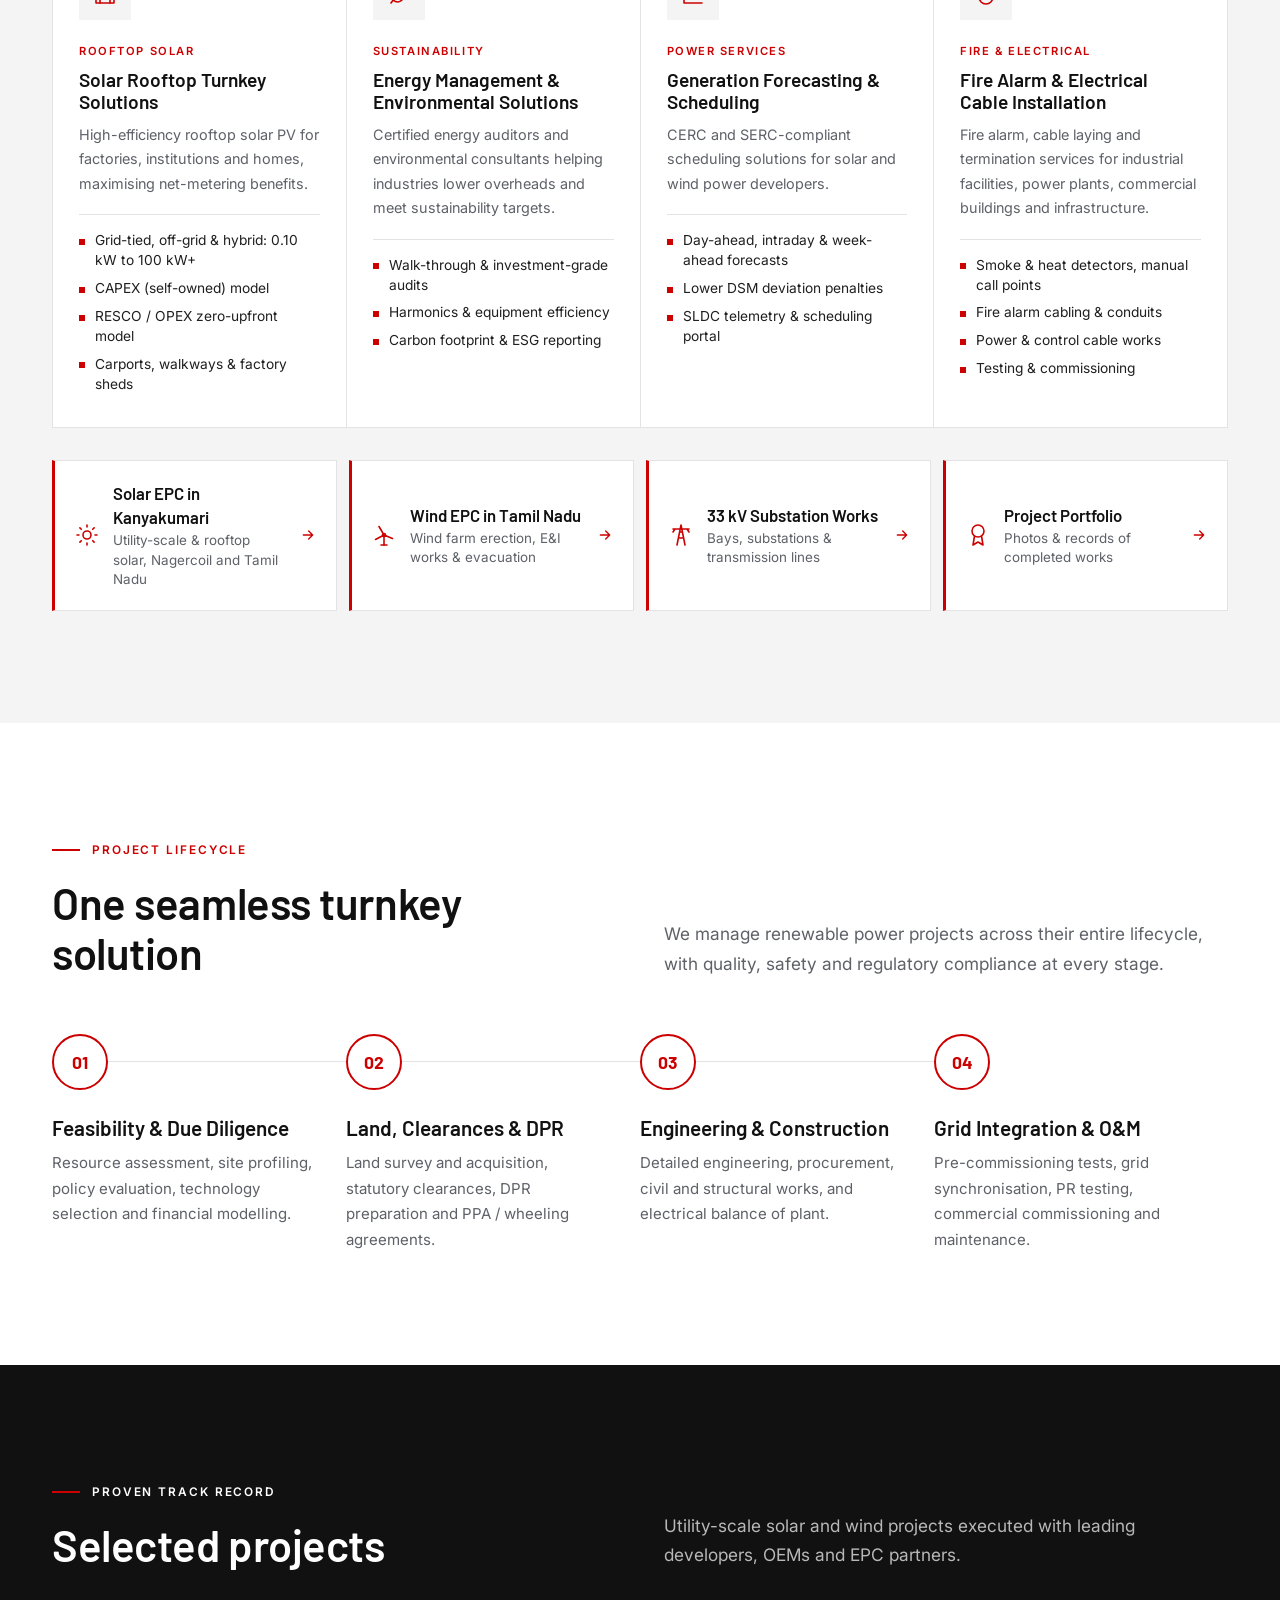
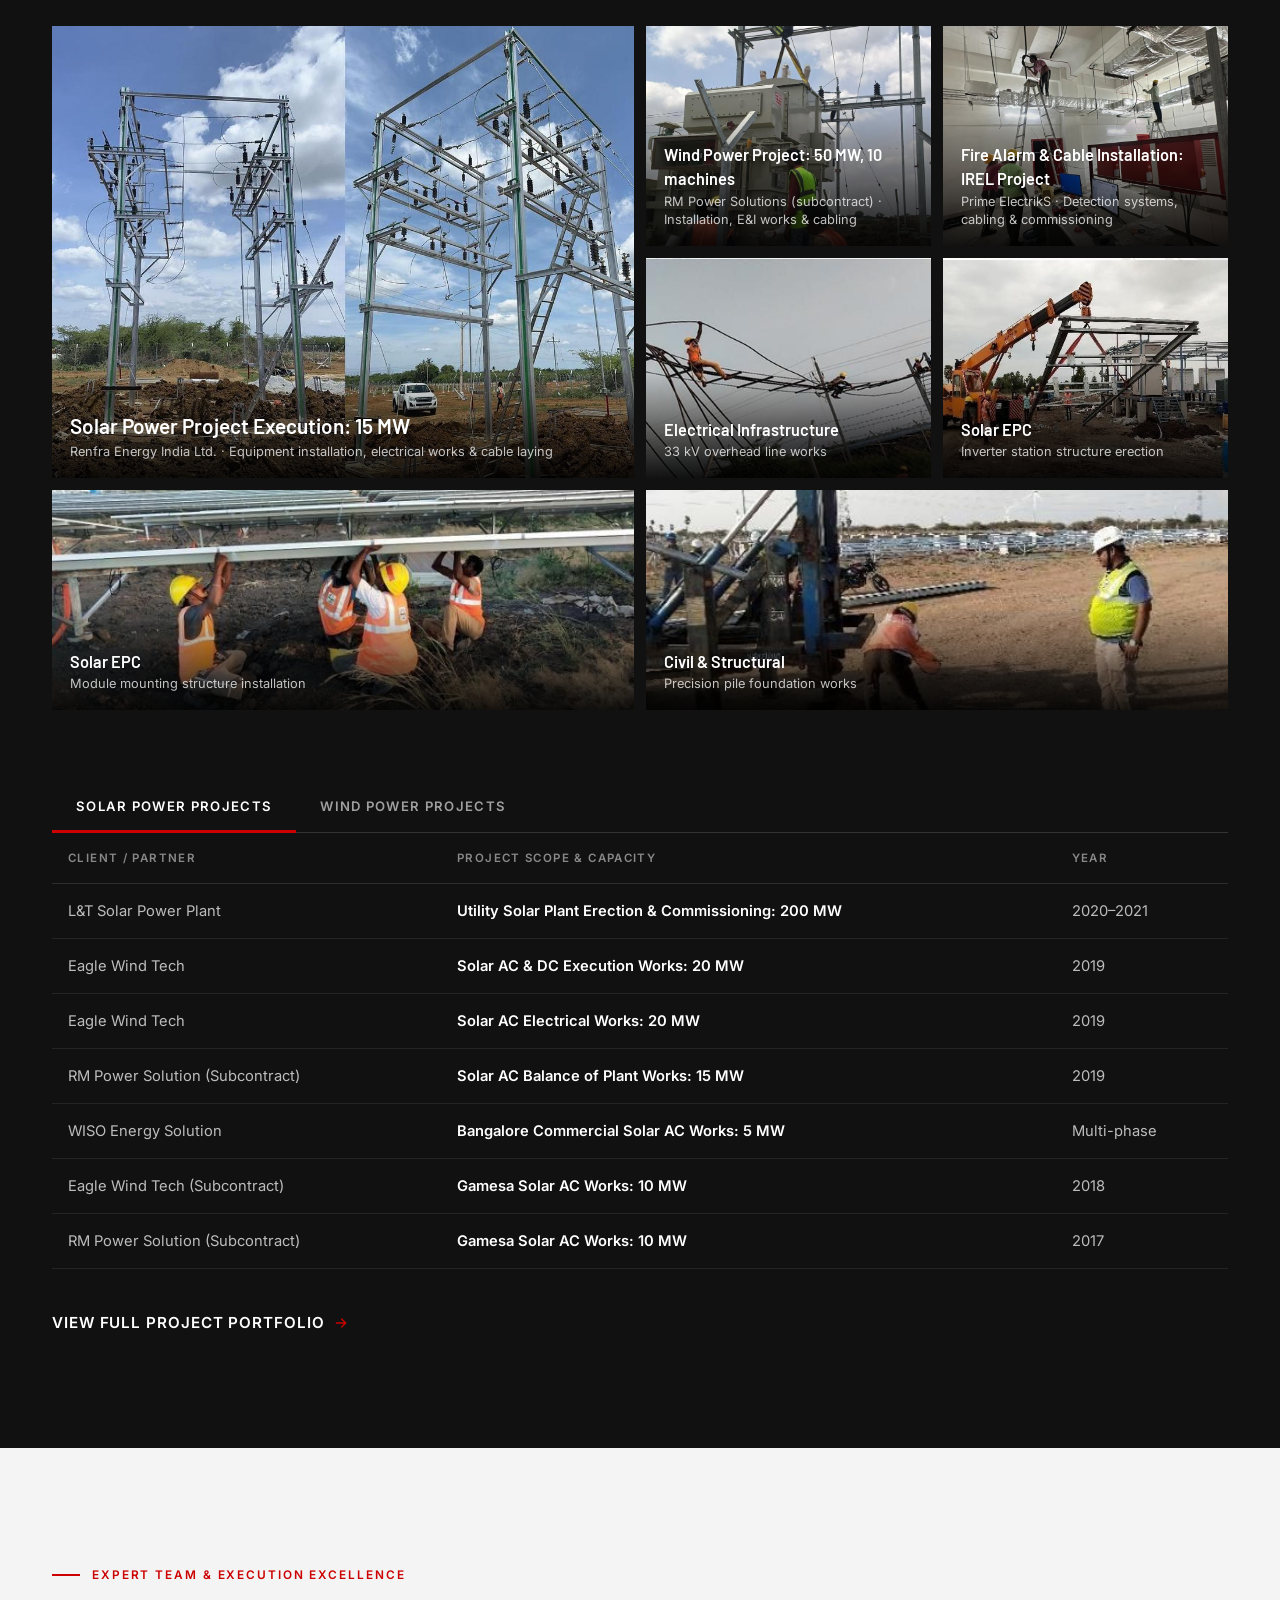
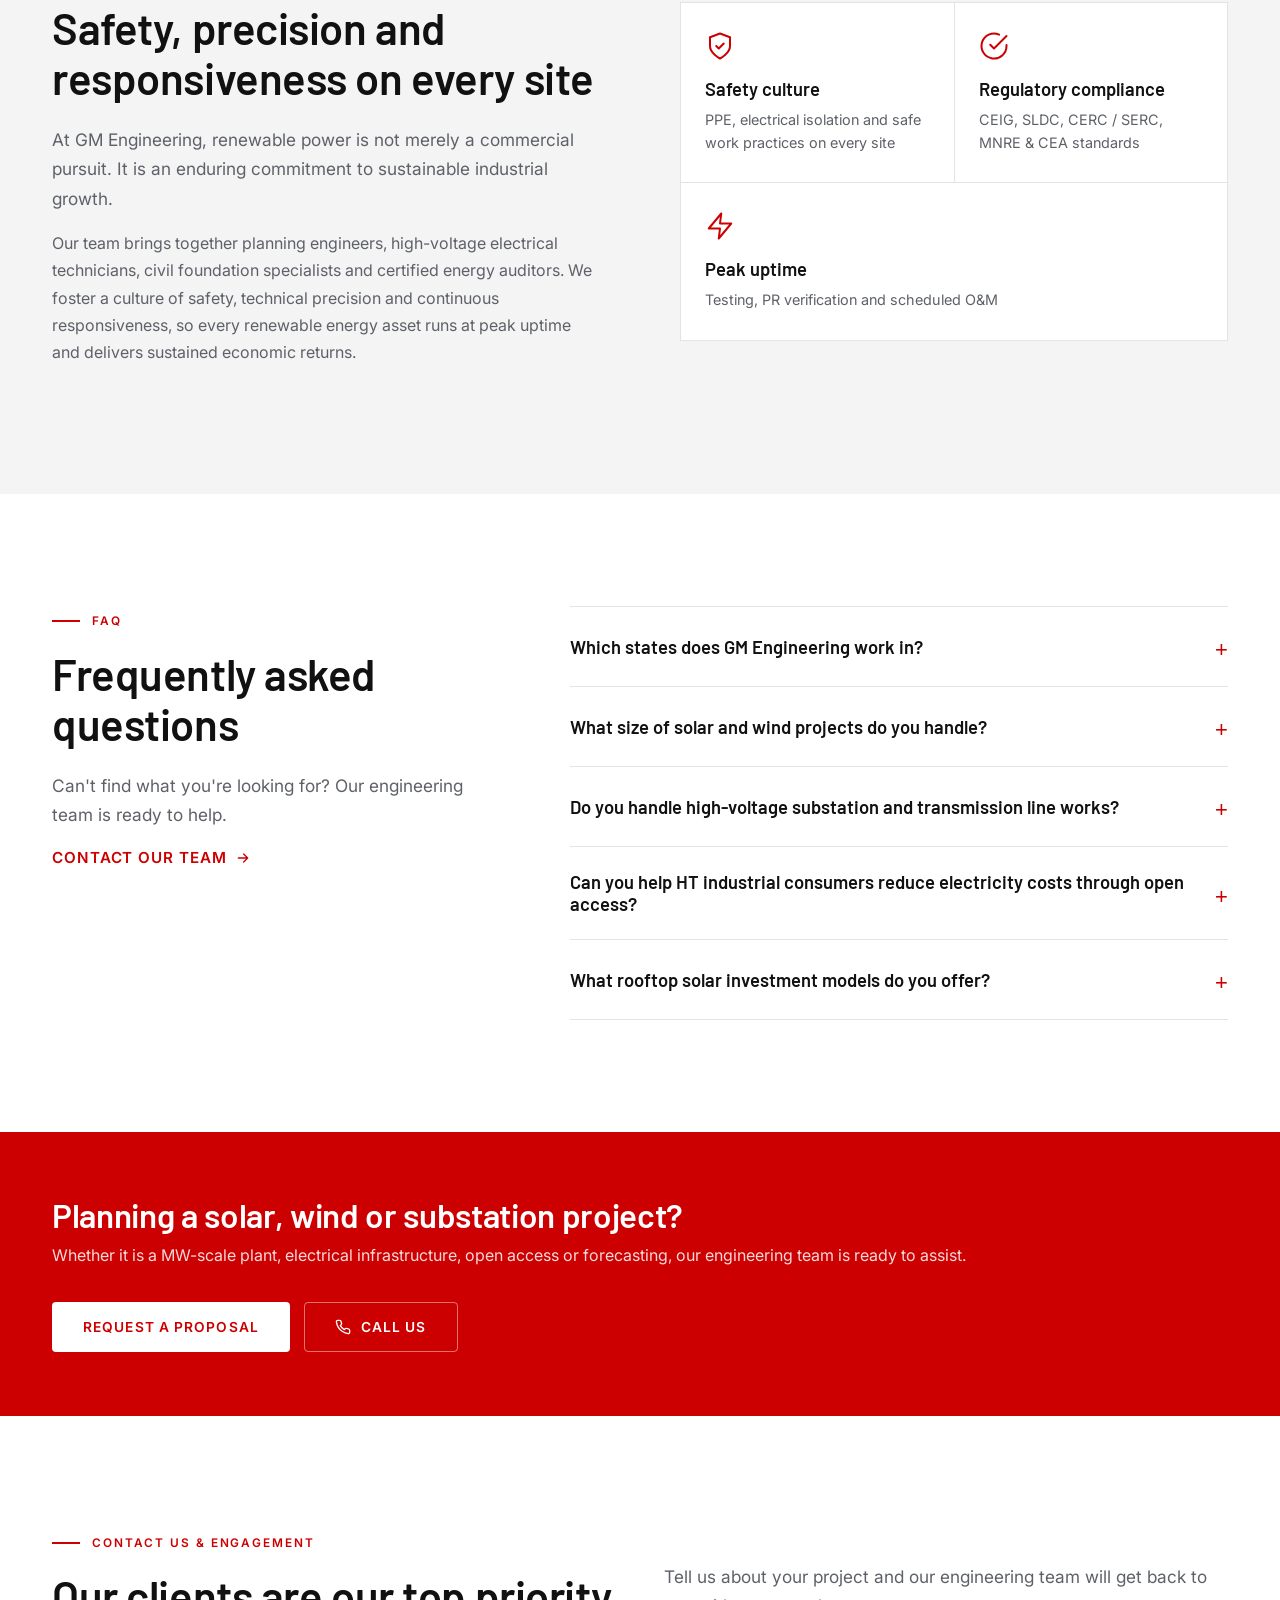
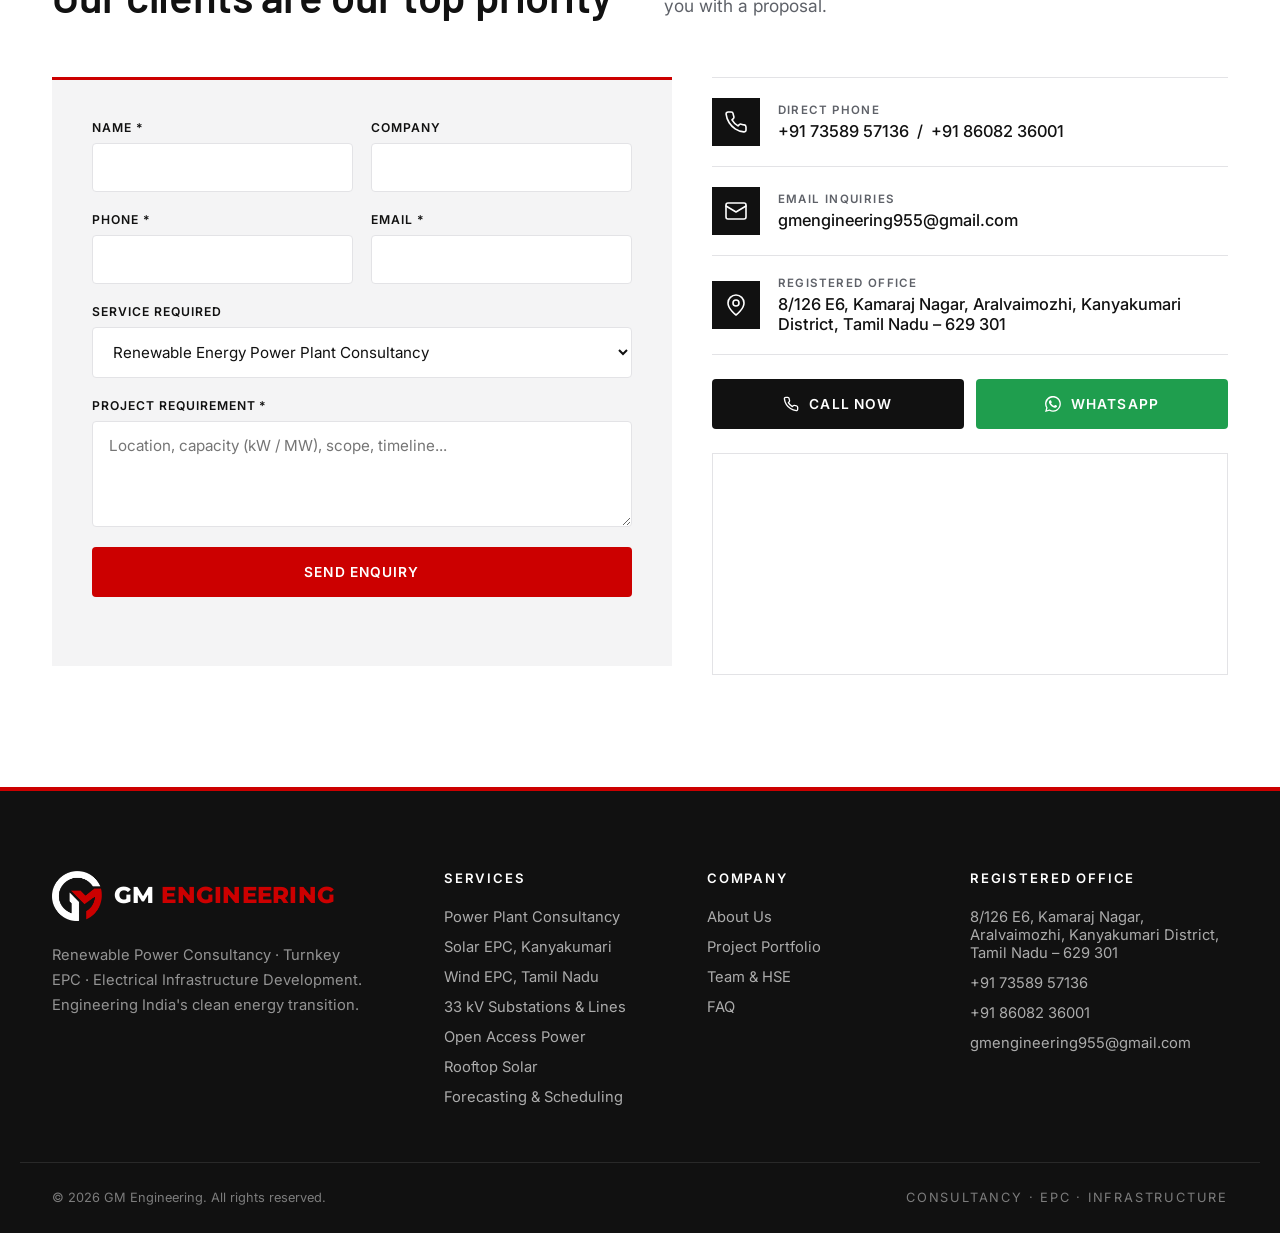
==== commit 923a7315: "Use gm-engineering.in as canonical domain and expand meta tags - Switch canonical, Open Graph, schem" ====
--- a/index.html
+++ b/index.html
@@ -9,7 +9,7 @@
 <meta name="robots" content="index, follow, max-image-preview:large, max-snippet:-1">
 <meta name="author" content="GM Engineering">
 <meta name="theme-color" content="#111111">
-<link rel="canonical" href="https://www.gm-engineering.in/">
+<link rel="canonical" href="https://gm-engineering.in/">
 
 <!-- Local SEO -->
 <meta name="geo.region" content="IN-TN">
@@ -21,17 +21,17 @@
 <meta property="og:type" content="website">
 <meta property="og:site_name" content="GM Engineering">
 <meta property="og:locale" content="en_IN">
-<meta property="og:url" content="https://www.gm-engineering.in/">
+<meta property="og:url" content="https://gm-engineering.in/">
 <meta property="og:title" content="GM Engineering | Renewable Power Consultancy, Turnkey EPC &amp; Electrical Infrastructure">
 <meta property="og:description" content="Engineering India's clean energy transition. 10+ years, 350+ MW executed and ongoing scope across Tamil Nadu, Madhya Pradesh, Andhra Pradesh, Karnataka and Maharashtra.">
-<meta property="og:image" content="https://www.gm-engineering.in/images/og-image.jpg">
+<meta property="og:image" content="https://gm-engineering.in/images/og-image.jpg">
 <meta property="og:image:width" content="1200">
 <meta property="og:image:height" content="630">
 <meta property="og:image:alt" content="GM Engineering: Renewable Power Consultancy, Turnkey EPC and Electrical Infrastructure">
 <meta name="twitter:card" content="summary_large_image">
 <meta name="twitter:title" content="GM Engineering | Solar &amp; Wind EPC and Electrical Infrastructure">
 <meta name="twitter:description" content="10+ years, 350+ MW across 5 states. Renewable power consultancy, turnkey EPC and 33/132 kV electrical infrastructure.">
-<meta name="twitter:image" content="https://www.gm-engineering.in/images/og-image.jpg">
+<meta name="twitter:image" content="https://gm-engineering.in/images/og-image.jpg">
 
 <!-- Icons -->
 <link rel="icon" type="image/png" sizes="32x32" href="images/favicon-32.png">
@@ -52,17 +52,17 @@
   "@graph": [
     {
       "@type": ["ElectricalContractor", "LocalBusiness"],
-      "@id": "https://www.gm-engineering.in/#business",
+      "@id": "https://gm-engineering.in/#business",
       "name": "GM Engineering",
       "alternateName": ["G.M. Engineering", "GM ENGINEERING"],
       "slogan": "Engineering India's Clean Energy Transition",
       "description": "Aralvaimozhi (Kanyakumari District, Tamil Nadu) based renewable power consultancy, turnkey solar and wind EPC, and electrical infrastructure contractor, covering 33 kV and 132 kV bay and substation construction, transmission lines, rooftop solar, open access power services, energy audits, generation forecasting and fire alarm installation. 10+ years of expertise and 350+ MW of executed and ongoing scope across five Indian states.",
-      "url": "https://www.gm-engineering.in/",
-      "logo": "https://www.gm-engineering.in/images/icon-512.png",
+      "url": "https://gm-engineering.in/",
+      "logo": "https://gm-engineering.in/images/icon-512.png",
       "image": [
-        "https://www.gm-engineering.in/images/og-image.jpg",
-        "https://www.gm-engineering.in/images/projects/33kv-switchyard-bay-solar-project.jpg",
-        "https://www.gm-engineering.in/images/projects/power-transformer-erection-substation.jpg"
+        "https://gm-engineering.in/images/og-image.jpg",
+        "https://gm-engineering.in/images/projects/33kv-switchyard-bay-solar-project.jpg",
+        "https://gm-engineering.in/images/projects/power-transformer-erection-substation.jpg"
       ],
       "telephone": "+91-7358957136",
       "email": "gmengineering955@gmail.com",
@@ -99,9 +99,9 @@
         "name": "Engineering Services",
         "itemListElement": [
           { "@type": "Offer", "itemOffered": { "@type": "Service", "name": "Renewable Energy Power Plant Consultancy" } },
-          { "@type": "Offer", "itemOffered": { "@type": "Service", "name": "Solar Power Plant EPC", "url": "https://www.gm-engineering.in/solar-epc-kanyakumari/" } },
-          { "@type": "Offer", "itemOffered": { "@type": "Service", "name": "Wind Power Project EPC", "url": "https://www.gm-engineering.in/wind-epc-tamil-nadu/" } },
-          { "@type": "Offer", "itemOffered": { "@type": "Service", "name": "33 kV / 132 kV Bay, Substation and Transmission Line Works", "url": "https://www.gm-engineering.in/33kv-substation-contractors/" } },
+          { "@type": "Offer", "itemOffered": { "@type": "Service", "name": "Solar Power Plant EPC", "url": "https://gm-engineering.in/solar-epc-kanyakumari/" } },
+          { "@type": "Offer", "itemOffered": { "@type": "Service", "name": "Wind Power Project EPC", "url": "https://gm-engineering.in/wind-epc-tamil-nadu/" } },
+          { "@type": "Offer", "itemOffered": { "@type": "Service", "name": "33 kV / 132 kV Bay, Substation and Transmission Line Works", "url": "https://gm-engineering.in/33kv-substation-contractors/" } },
           { "@type": "Offer", "itemOffered": { "@type": "Service", "name": "Open Access Power Services and Trading Consultancy" } },
           { "@type": "Offer", "itemOffered": { "@type": "Service", "name": "Solar Rooftop Turnkey Solutions" } },
           { "@type": "Offer", "itemOffered": { "@type": "Service", "name": "Energy Management and Environmental Protection Solutions" } },
@@ -112,15 +112,15 @@
     },
     {
       "@type": "WebSite",
-      "@id": "https://www.gm-engineering.in/#website",
-      "url": "https://www.gm-engineering.in/",
+      "@id": "https://gm-engineering.in/#website",
+      "url": "https://gm-engineering.in/",
       "name": "GM Engineering",
-      "publisher": { "@id": "https://www.gm-engineering.in/#business" },
+      "publisher": { "@id": "https://gm-engineering.in/#business" },
       "inLanguage": "en-IN"
     },
     {
       "@type": "FAQPage",
-      "@id": "https://www.gm-engineering.in/#faq",
+      "@id": "https://gm-engineering.in/#faq",
       "mainEntity": [
         {
           "@type": "Question",
@@ -265,7 +265,7 @@
       <div class="hero-content">
         <p class="eyebrow">Consultancy &middot; Turnkey EPC &middot; Electrical Infrastructure</p>
         <h1>Solar &amp; Wind EPC and <span>Electrical Infrastructure</span> Experts</h1>
-        <p class="hero-sub">GM Engineering takes renewable power projects through their whole lifecycle: feasibility, land and clearances, engineering, construction, grid integration and commissioning. We deliver them as one turnkey solution.</p>
+        <p class="hero-sub">GM Engineering, based in Aralvaimozhi, Kanyakumari District, takes renewable power projects through their whole lifecycle: feasibility, land and clearances, engineering, construction, grid integration and commissioning. We deliver them as one turnkey solution.</p>
         <div class="hero-actions">
           <a href="#contact" class="btn btn-primary">Request a Proposal <svg class="ico-sm"><use href="#i-arrow"/></svg></a>
           <a href="#projects" class="btn btn-outline-light">View Track Record</a>
@@ -300,7 +300,7 @@
         <p class="eyebrow dark">About Us &amp; Corporate Overview</p>
         <h2 id="about-title">A technocrat-driven renewable energy engineering firm</h2>
         <p class="lead">GM Engineering is a renewable power consultancy and engineering firm delivering end-to-end solar, wind and electrical infrastructure projects across India.</p>
-        <p>Headquartered in Tamil Nadu, our civil, electrical and renewable engineers manage every stage, from feasibility and land acquisition to grid integration and commissioning, across five states.</p>
+        <p>Headquartered in Kamaraj Nagar, Aralvaimozhi (Kanyakumari District, Tamil Nadu), our civil, electrical and renewable engineers manage every stage, from feasibility and land acquisition to grid integration and commissioning, across five states.</p>
         <a href="#contact" class="text-link">Discuss your project <svg class="ico-sm"><use href="#i-arrow"/></svg></a>
       </div>
       <figure class="about-figure">
